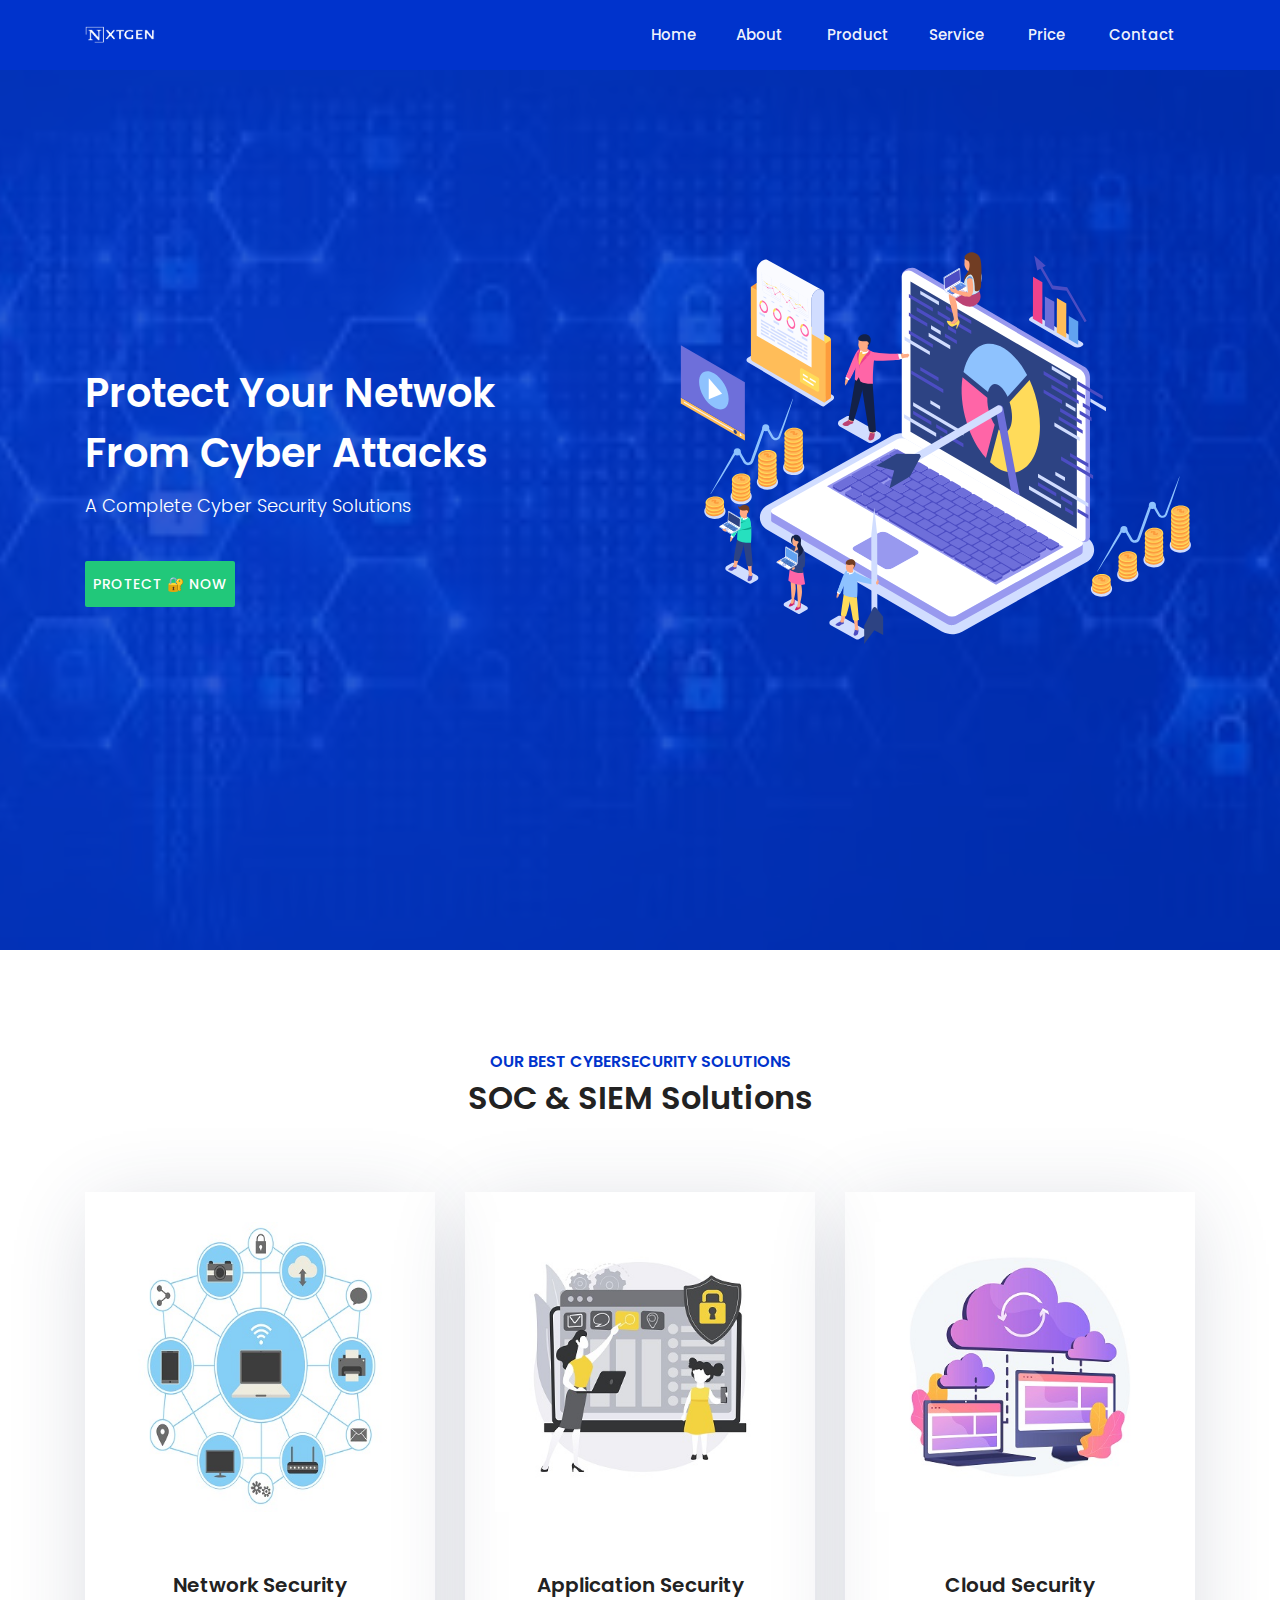
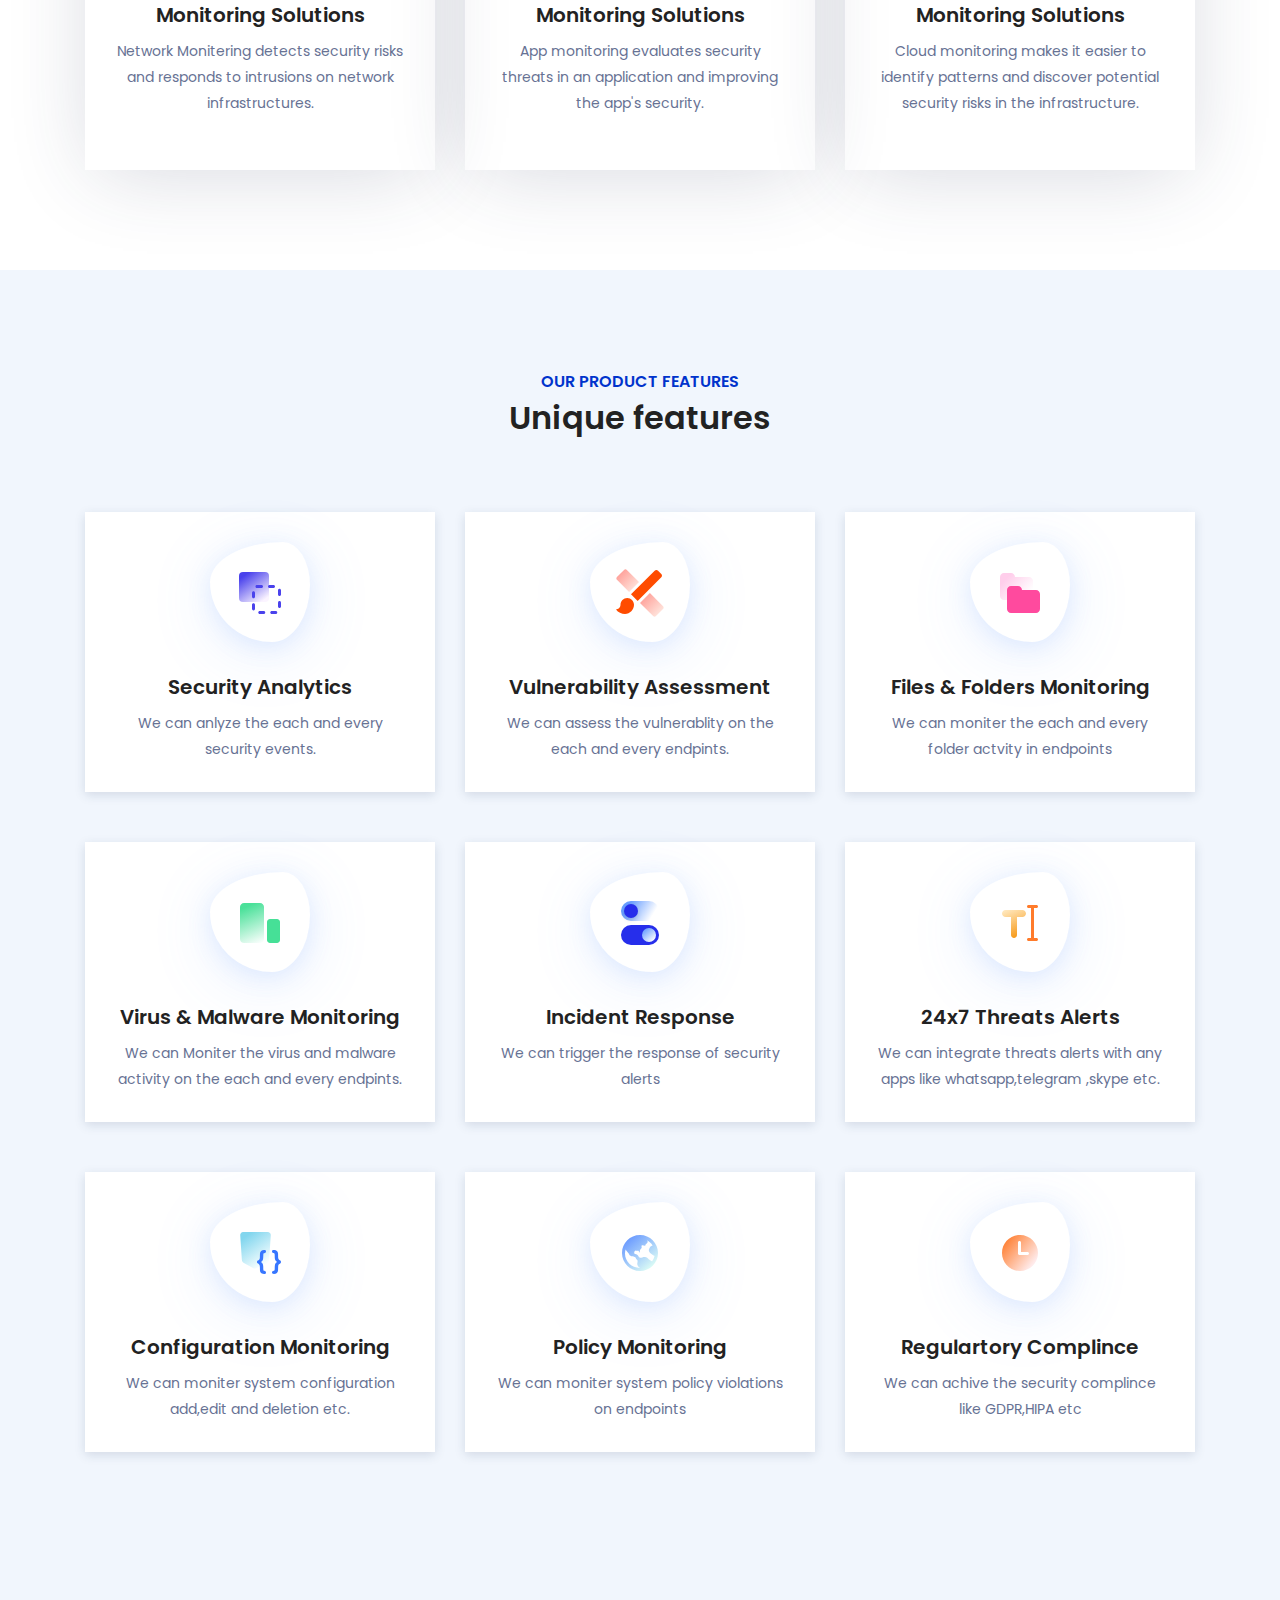
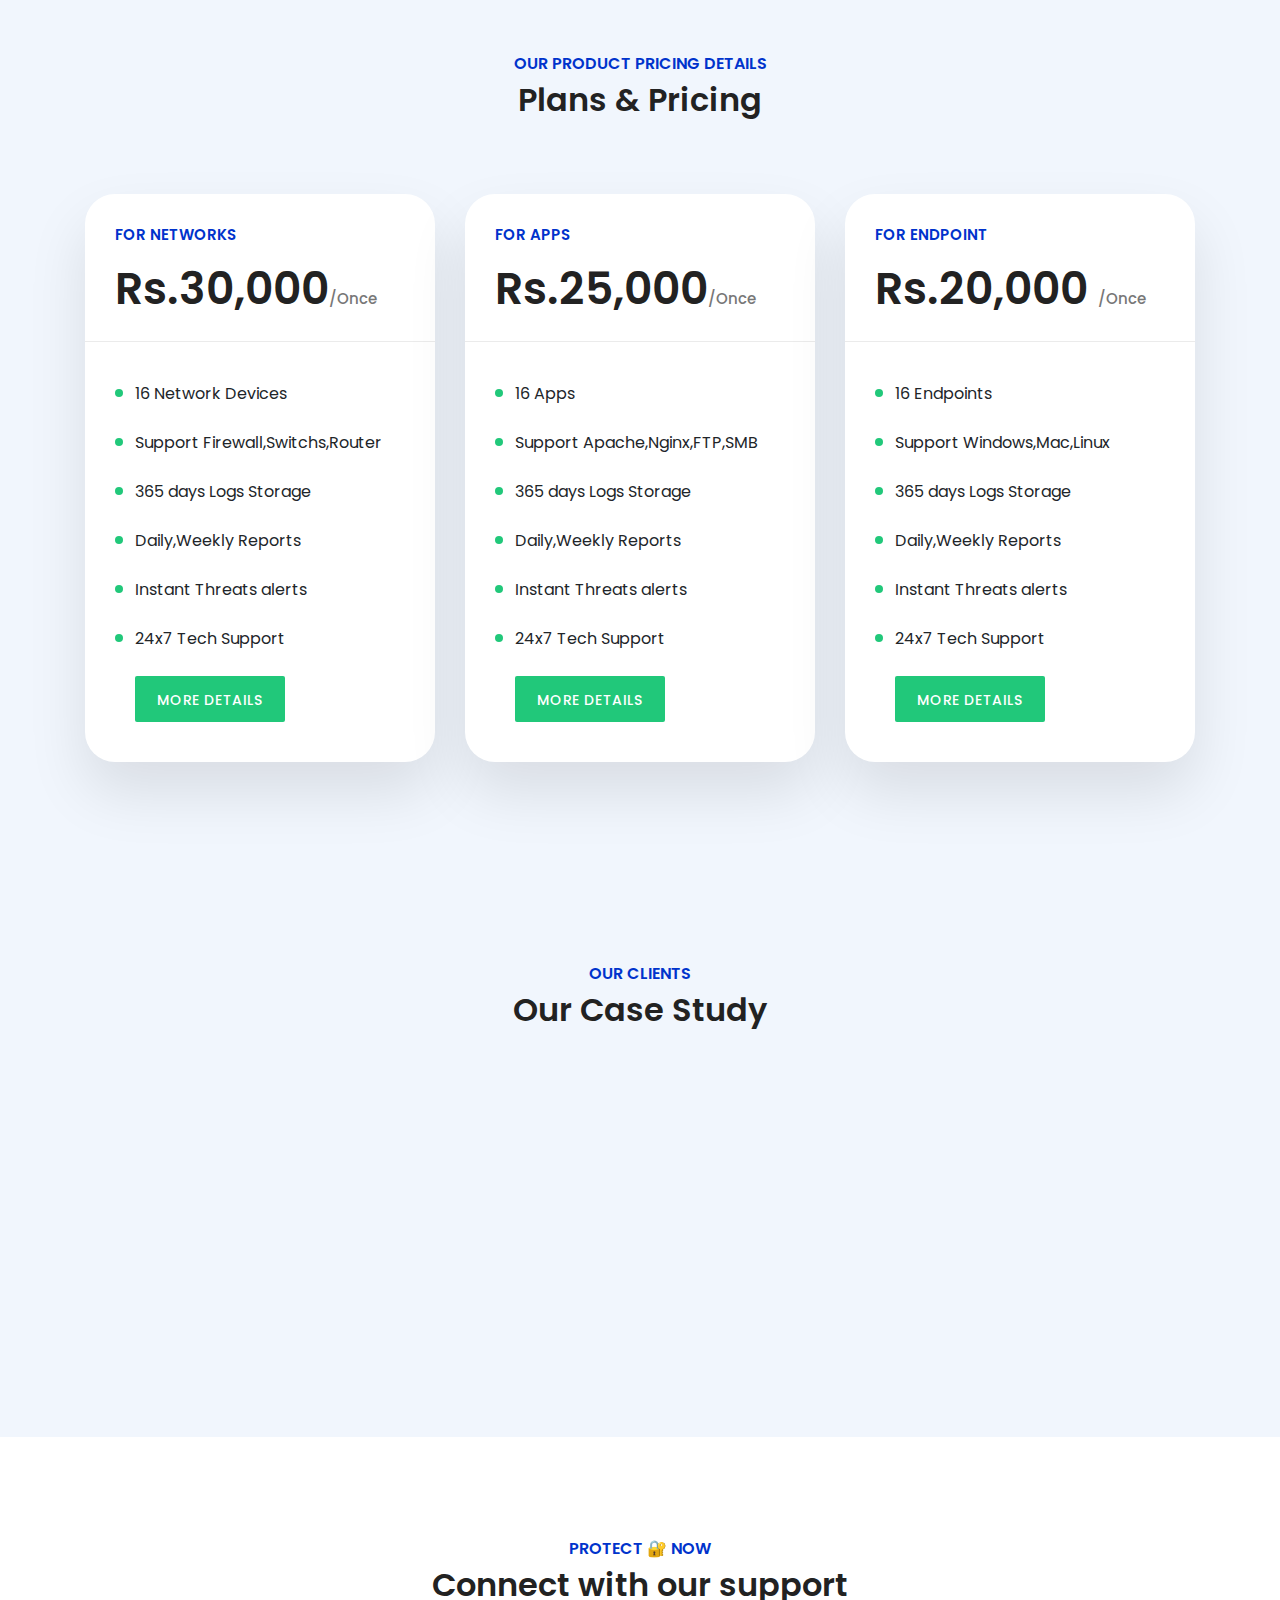
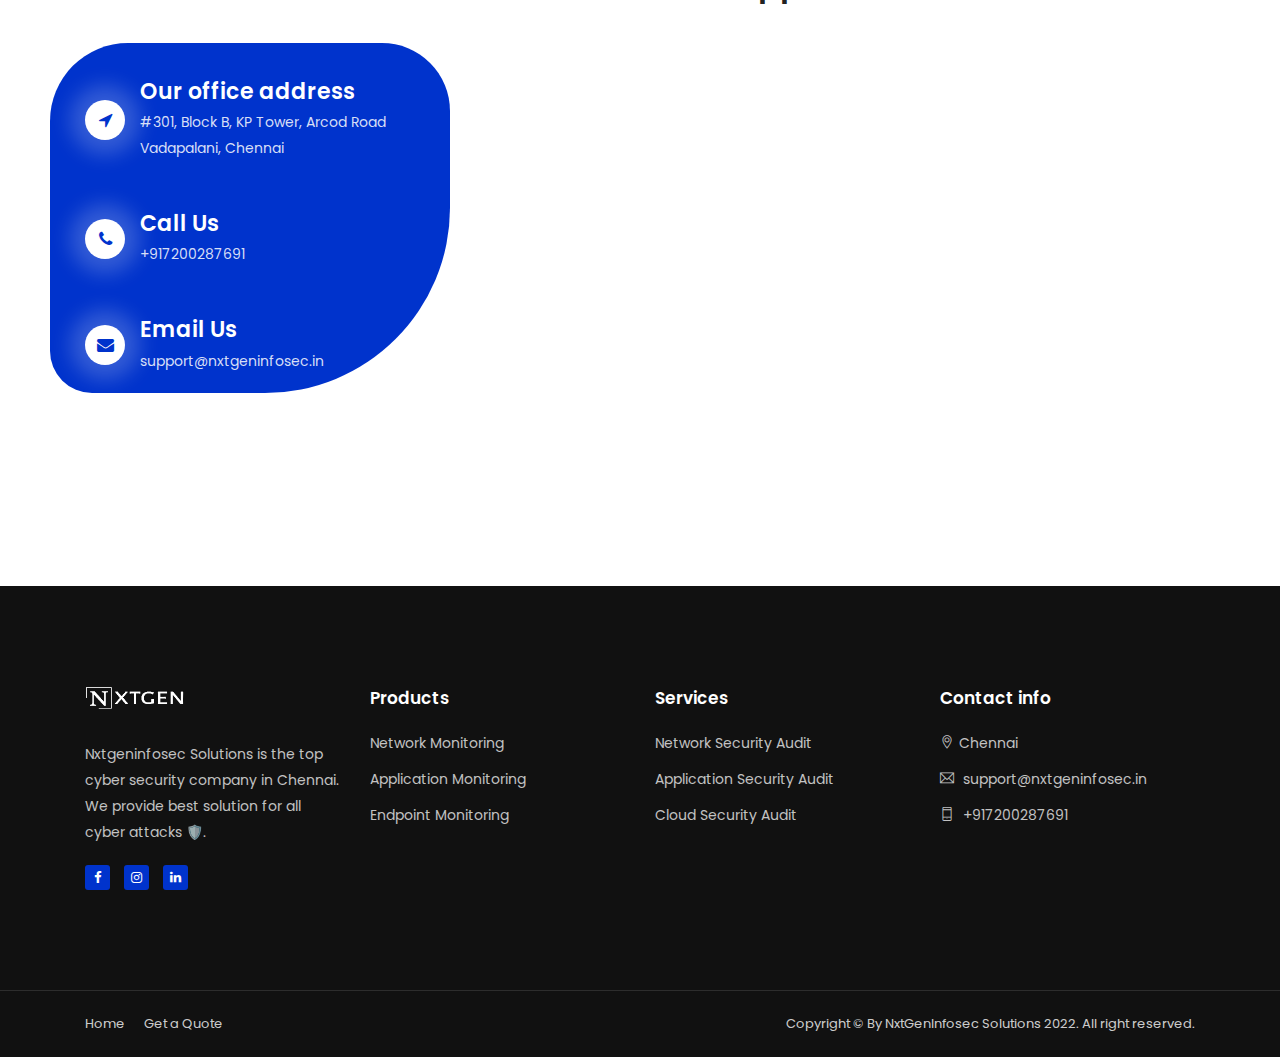
==== index.html @ 86a45295 "v1" ====
<!DOCTYPE html>
<html lang="en">


<head>
    <meta charset="UTF-8">
    <meta name="description" content="Nxtgeninfosec Solutions is the top cyber security company in Chennai. We provide a best solution for all cyber attacks 🛡️.">
   <meta name="keywords" content="cyber security company in chennai, information security services, IT security services in chennai,security Testing,NxtGenInfoSec Solutions">
   <meta name="author" content="nxtgeninfosec">

    <meta http-equiv="X-UA-Compatible" content="IE=edge">
    <meta name="viewport" content="width=device-width, initial-scale=1, shrink-to-fit=no">

    <title>NxtGenInfosec Solutions | 🔐 Cyber Security Company in Chennai</title>

    <!-- Favicon -->
    <link rel="shortcut icon" type="image/x-icon" href="img/favicon.png">

    <!-- CSS here -->
    <link rel="stylesheet" href="css/style.css">
      <!---chatbot-->
     <script>(function(w, d) { w.CollectId = "5f857df469a22830e955674a"; var h = d.head || d.getElementsByTagName("head")[0]; var s = d.createElement("script"); s.setAttribute("type", "text/javascript"); s.async=true; s.setAttribute("src", "https://collectcdn.com/launcher.js"); h.appendChild(s); })(window, document);</script>
     
    <!-- Global site tag (gtag.js) - Google Analytics -->
<script async src="https://www.googletagmanager.com/gtag/js?id=G-M7KPKZK4WB"></script>
<script>
  window.dataLayer = window.dataLayer || [];
  function gtag(){dataLayer.push(arguments);}
  gtag('js', new Date());

  gtag('config', 'G-M7KPKZK4WB');
</script>  
</head>

<body>
    
    <!---whatsapp-->
    
    <!-- GetButton.io widget -->
<script type="text/javascript">
    (function () {
        var options = {
            whatsapp: "+917200287691", // WhatsApp number
            call_to_action: "Message us", // Call to action
            position: "left", // Position may be 'right' or 'left'
        };
        var proto = document.location.protocol, host = "getbutton.io", url = proto + "//static." + host;
        var s = document.createElement('script'); s.type = 'text/javascript'; s.async = true; s.src = url + '/widget-send-button/js/init.js';
        s.onload = function () { WhWidgetSendButton.init(host, proto, options); };
        var x = document.getElementsByTagName('script')[0]; x.parentNode.insertBefore(s, x);
    })();
</script>
<!-- /GetButton.io widget -->
<!-- Cloudflare Web Analytics --><script defer src='https://static.cloudflareinsights.com/beacon.min.js' data-cf-beacon='{"token": "5132ebaf939d4dd7b23624a1d7ba7ba4"}'></script><!-- End Cloudflare Web Analytics -->
    <!-- Preloader -->
    
    
    <div id="preloader">
        <div class="loader"></div>
    </div>
    <!-- /Preloader -->

    <!-- Header Area Start -->
    <header class="header-area">
        <div class="classy-nav-container breakpoint-off">
            <div class="container">
                <!-- Classy Menu -->
                <nav class="classy-navbar justify-content-between" id="onitaNav">

                    <!-- Logo -->
                    <a class="nav-brand" href="index.html"><img src="img/logo.png" alt=""></a>

                    <!-- Navbar Toggler -->
                    <div class="classy-navbar-toggler">
                        <span class="navbarToggler"><span></span><span></span><span></span></span>
                    </div>

                    <!-- Menu -->
                    <div class="classy-menu">
                        <!-- Menu Close Button -->
                        <div class="classycloseIcon">
                            <div class="cross-wrap"><span class="top"></span><span class="bottom"></span></div>
                        </div>
                        <!-- Nav Start -->
                        <div class="classynav">
                            <ul id="nav">
                                <li><a href="index.html#home">Home</a>
                                 <li><a href="about.html">About</a></li>
                                 <li><a href="product.html">Product</a>   
                                <li><a href="service.html">Service</a></li>
                                <li><a href="index.html#price">Price</a></li>
                                <li><a href="index.html#contact">Contact</a></li>
                            </ul>
                        </div>
                        <!-- Nav End -->
                    </div>
                </nav>
            </div>
        </div>
    </header>

    <!-- Header Area End -->

    <!-- Welcome-area-start -->
    <div class="welcome-area bg-img bg-overlay" style="background-image: url(img/bg-img/36.jpg);" id="home">
            <div class="single-slider">
                <div class="container h-100">
                    <div class="row h-100 align-items-center">
                        <div class="col-lg-6">
                            <div class="welcome-content home-slider mt-we-70 mt-sm-100">
                                <h1 style="color:white" class="wow fadeInUp" data-wow-delay="0.4s">Protect Your Netwok <br>From Cyber Attacks</h1>
                                <h5 class="wow fadeInUp" data-wow-delay="0.6s">A Complete Cyber Security Solutions</h5>
                                <div class="slider-btn mt-30">
                                    <a class="boxed-btn" href="#contact"><span>Protect &#128272; Now</span></a>
                                </div>
                            </div>
                        </div>

                        <div class="col-lg-6">
                            <div class="welcome-thumb-slider mt-70">
                                <img src="img/bg-img/7.svg" alt="">
                            </div>
                        </div>
                    </div>
                </div>
            </div>
        </div>
    </div>
    <!-- Welcome-area-end -->


 
    <!-- Why We Are Area -->
    
    

    
    <!-- We Build Product Area -->
    <div class="we-build-product-area section-padding-100-50" id="product">
        <div class="container">
            <div class="row">
                <div class="col-12">
                    <div class="section-heading text-center">
                        <h6>Our Best Cybersecurity Solutions</h6>
                        <h4>SOC & SIEM Solutions</h4>
                    </div>
                </div>
            </div>

            <div class="row justify-content-center">
                <!-- Single Product Build -->
                <div class="col-md-6 col-lg-4">
                    <div class="single-product-build-area">
                        <!-- Product Thumb -->
                        <div class="product-thumb">
                            <img src="img/bg-img/32.jpg" alt="">
                        </div>
                        <!-- Product COntent Text -->
                        <div class="product-content-text">
                            <a href="#"> <br> <br>
                                <h4>Network Security <br>Monitoring Solutions</h4>
                            </a>
                            <p class="mb-0">Network Monitering detects security risks and responds to intrusions on network infrastructures.</p>
                             <br>
                        </div>
                    </div>
                </div>

                <!-- Single Product Build -->
                <div class="col-md-6 col-lg-4">
                    <div class="single-product-build-area">
                        <!-- Product Thumb -->
                        <div class="product-thumb">
                            <img src="img/bg-img/14.png" alt="">
                        </div>
                        <!-- Product COntent Text -->
                        <div class="product-content-text">
                            <a href="#">
                                 <br> <br>
                                <h4>Application Security <br>Monitoring Solutions</h4>
                            </a>
                            <p class="mb-0">App monitoring evaluates security threats in an application and improving the app's security.</p>
                             <br>
                        </div>
                    </div>
                </div>

                <!-- Single Product Build -->
                <div class="col-md-6 col-lg-4">
                    <div class="single-product-build-area">
                        <!-- Product Thumb -->
                        <div class="product-thumb">
                            <img src="img/bg-img/cloud.jpg" alt="">
                        </div>
                        <!-- Product COntent Text -->
                        <div class="product-content-text">
                            <a href="#"> <br> <br>
                                <h4>Cloud Security <br> Monitoring Solutions</h4>
                            </a>
                            <p class="mb-0">Cloud monitoring makes it easier to identify patterns and discover potential security risks in the infrastructure.</p> 
                             <br>
                        </div>
                    </div>
                </div>
            </div>
        </div>
    </div>
    <!-- We Build Area -->

    

    <!-- Feature Area -->
    <div class="feature-area gray-bg section-padding-100-50" >
        <div class="container">
            <div class="row">
                <div class="col-12">
                    <div class="section-heading text-center">
                        <h6>Our Product Features</h6>
                        <h4>Unique features</h4>
                    </div>
                </div>
            </div>

            <div class="row justify-content-center">
                <!-- Single Feature area -->
                <div class="col-md-6 col-lg-4">
                    <div class="single-feature-area text-center">
                        <!-- Feature Icon -->
                        <div class="feature-icon">
                            <img src="img/icon-img/1.svg" alt="">
                        </div>
                        <!-- Single Feature Text -->
                        <div class="feature-content-text">
                            <h4>Security Analytics</h4>
                            <p class="mb-0">We can anlyze the each and every security events.</p>
                        </div>
                    </div>
                </div>

                <!-- Single Feature area -->
                <div class="col-md-6 col-lg-4">
                    <div class="single-feature-area text-center">
                        <!-- Feature Icon -->
                        <div class="feature-icon">
                            <img src="img/icon-img/2.svg" alt="">
                        </div>
                        <!-- Single Feature Text -->
                        <div class="feature-content-text">
                            <h4>Vulnerability Assessment</h4>
                            <p class="mb-0">We can assess the vulnerablity  on the each and every endpints.</p>
                        </div>
                    </div>
                </div>

                <!-- Single Feature area -->
                <div class="col-md-6 col-lg-4">
                    <div class="single-feature-area text-center">
                        <!-- Feature Icon -->
                        <div class="feature-icon">
                            <img src="img/icon-img/3.svg" alt="">
                        </div>
                        <!-- Single Feature Text -->
                        <div class="feature-content-text">
                            <h4>Files &amp; Folders Monitoring</h4>
                            <p class="mb-0">We can moniter the each and every folder actvity in endpoints</p>
                        </div>
                    </div>
                </div>

                <!-- Single Feature area -->
                <div class="col-md-6 col-lg-4">
                    <div class="single-feature-area text-center">
                        <!-- Feature Icon -->
                        <div class="feature-icon">
                            <img src="img/icon-img/4.svg" alt="">
                        </div>
                        <!-- Single Feature Text -->
                        <div class="feature-content-text">
                            <h4>Virus &amp; Malware Monitoring</h4>
                            <p class="mb-0">We can Moniter the virus and malware activity on the each and every endpints.</p>
                        </div>
                    </div>
                </div>

                <!-- Single Feature area -->
                <div class="col-md-6 col-lg-4">
                    <div class="single-feature-area text-center">
                        <!-- Feature Icon -->
                        <div class="feature-icon">
                            <img src="img/icon-img/5.svg" alt="">
                        </div>
                        <!-- Single Feature Text -->
                        <div class="feature-content-text">
                            <h4>Incident Response </h4>
                            <p class="mb-0">We can trigger the response of security alerts</p>
                        </div>
                    </div>
                </div>

                <!-- Single Feature area -->
                <div class="col-md-6 col-lg-4">
                    <div class="single-feature-area text-center">
                        <!-- Feature Icon -->
                        <div class="feature-icon">
                            <img src="img/icon-img/6.svg" alt="">
                        </div>
                        <!-- Single Feature Text -->
                        <div class="feature-content-text">
                            <h4>24x7 Threats Alerts </h4>
                            <p class="mb-0">We can integrate threats alerts with any apps like whatsapp,telegram ,skype etc.</p>
                        </div>
                    </div>
                </div>

                <!-- Single Feature area -->
                <div class="col-md-6 col-lg-4">
                    <div class="single-feature-area text-center">
                        <!-- Feature Icon -->
                        <div class="feature-icon">
                            <img src="img/icon-img/7.svg" alt="">
                        </div>
                        <!-- Single Feature Text -->
                        <div class="feature-content-text">
                            <h4>Configuration Monitoring</h4>
                            <p class="mb-0">We can moniter system configuration add,edit and deletion etc.</p>
                        </div>
                    </div>
                </div>

                <!-- Single Feature area -->
                <div class="col-md-6 col-lg-4">
                    <div class="single-feature-area text-center">
                        <!-- Feature Icon -->
                        <div class="feature-icon">
                            <img src="img/icon-img/8.svg" alt="">
                        </div>
                        <!-- Single Feature Text -->
                        <div class="feature-content-text">
                            <h4>Policy Monitoring</h4>
                            <p class="mb-0">We can moniter system policy violations on endpoints</p>
                        </div>
                    </div>
                </div>

                <!-- Single Feature area -->
                <div class="col-md-6 col-lg-4">
                    <div class="single-feature-area text-center">
                        <!-- Feature Icon -->
                        <div class="feature-icon">
                            <img src="img/icon-img/9.svg" alt="">
                        </div>
                        <!-- Single Feature Text -->
                        <div class="feature-content-text">
                            <h4>Regulartory Complince</h4>
                            <p class="mb-0">We can achive the security complince like GDPR,HIPA etc</p>
                        </div>
                    </div>
                </div>
            </div>
        </div>
    </div>
    <!-- Feature Area -->



    <!-- Price Table Area -->
    <div class="price-table-area gray-bg section-padding-100-50" id="price">
        <div class="container">
            <div class="row">
                <div class="col-12">
                    <div class="section-heading text-center">
                        <h6>Our product Pricing Details</h6>
                        <h4> Plans &amp; Pricing</h4>
                    </div>
                </div>
            </div>

            <div class="row justify-content-center">
                <!-- Single Price Table Area -->
                <div class="col-md-6 col-lg-4">
                    <div class="single-price-table-area">
                        <div class="price-table-heading">
                      
                            <h6>For Networks</h6>
                            <h2>Rs.30,000<span>/Once</span></h2>
                        </div>
                        <!-- Body Text -->
                        <div class="price-table-body">
                            <ul>
                                <li><span>16 Network Devices</span></li>
                                <li><span>Support Firewall,Switchs,Router</span></li>
                                <li><span>365 days Logs Storage</span></li>
                                <li><span>Daily,Weekly Reports</span></li>
                                <li><span>Instant Threats alerts</span></li>
                                <li><span>24x7 Tech Support</span></li>
                            </ul>
                            <div class="price-table-button">
                                <a class="btn boxed-btn" href="index.html#contact">more details</a>
                            </div>
                        </div>
                    </div>
                </div>

                <!-- Single Price Table Area -->
                <div class="col-md-6 col-lg-4">
                    <div class="single-price-table-area">
                        <div class="price-table-heading">
                            <h6>For Apps</h6>
                            <h2>Rs.25,000<span>/Once</span></h2>
                        </div>
                        <!-- Body Text -->
                        <div class="price-table-body">
                            <ul>
                                <li><span>16 Apps</span></li>
                                <li><span>Support Apache,Nginx,FTP,SMB</span></li>
                                <li><span>365 days Logs Storage</span></li>
                                <li><span>Daily,Weekly Reports</span></li>
                                <li><span>Instant Threats alerts</span></li>
                                <li><span>24x7 Tech Support</span></li>
                            </ul>
                            <div class="price-table-button">
                                <a class="btn boxed-btn" href="index.html#contact">more details</a>
                            </div>
                        </div>
                    </div>
                </div>

                <!-- Single Price Table Area -->
                <div class="col-md-6 col-lg-4">
                    <div class="single-price-table-area">
                        <div class="price-table-heading">
                            <h6>For Endpoint</h6>
                            <h2>Rs.20,000 <span>/Once</span></h2>
                        </div>
                        <!-- Body Text -->
                        <div class="price-table-body">
                            <ul>
                                <li><span>16 Endpoints</span></li>
                                <li><span>Support Windows,Mac,Linux</span></li>
                                <li><span>365 days Logs Storage</span></li>
                                <li><span>Daily,Weekly Reports</span></li>
                                <li><span>Instant Threats alerts</span></li>
                                <li><span>24x7 Tech Support</span></li>
                            </ul>
                            <div class="price-table-button">
                                <a class="btn boxed-btn" href="index.html#contact">more details</a>
                            </div>
                        </div>
                    </div>
                </div>

            </div>
        </div>
    </div>
    <!-- Price Table Area -->

<!-- Counter-start -->

    <div class="counter-area gray-bg section-padding-100-50">

               
                    
              
        <div class="container">
            <div class="row">
                <div class="col-12">
<div class="section-heading text-center">
                        <h6>Our Clients</h6>
                        <h4> Our Case Study</h4>
                    <div class="border-bg"></div>

                </div>
</div>

                        

                <div class="col-lg-3 col-md-6">
                    <div class="single-counter bg-overlay bg-img mb-50 wow zoomIn" data-wow-delay="0.4s" style="background-image: url(img/bg-img/10.jpg);">
                        <div class="icon">
                            <i class="ti-package"></i>
                        </div>
                        <div class="counter-number">
                            <h3><span class="counter">100</span><span>+</span></h3>
                            <p>Projects</p>
                        </div>
                    </div>
                </div>

                <div class="col-lg-3 col-md-6">
                    <div class="single-counter bg-overlay bg-img mb-50 wow zoomIn" data-wow-delay="0.6s" style="background-image: url(img/bg-img/10.jpg);">
                        <div class="icon">
                            <i class="ti-alarm-clock"></i>
                        </div>
                        <div class="counter-number">
                            <h3><span class="counter">24</span><span>x7</span></h3>
                            <p>Tech Support</p>
                        </div>
                    </div>
                </div>

                <div class="col-lg-3 col-md-6">
                    <div class="single-counter bg-overlay bg-img mb-50 wow zoomIn" data-wow-delay="0.8s" style="background-image: url(img/bg-img/10.jpg);">
                        <div class="icon">
                            <i class="ti-cup"></i>
                        </div>
                        <div class="counter-number">
                            <h3><span class="counter">150</span></h3>
                            <p>Integration</p>
                        </div>
                    </div>
                </div>
                <div class="col-lg-3 col-md-6">
                    <div class="single-counter bg-overlay bg-img mb-50 wow zoomIn" data-wow-delay="0.2s" style="background-image: url(img/bg-img/10.jpg);">
                        <div class="icon">
                            <i class="ti-face-smile"></i>
                        </div>
                        <div class="counter-number">
                            <h3><span class="counter">25</span><span>+</span></h3>
                            <p>Clients</p>
                        </div>
                    </div>
                </div>
            </div>
        </div>
    </div>
    <!-- Counter-start -->
            




    <!-- Contact Area Start -->
    <section class="contact-our-area section-padding-100-0" id="contact">
        <div class="container">
            <div class="row">
                <div class="col-12">
                    <div class="section-heading text-center">
                        <h6>Protect &#128272; Now</h6>
                        <h4>Connect with our support</h4>
                    </div>
                </div>
            </div>
            <div class="row justify-content-center">
                <div class="col-11 col-md-11 col-lg-5">
                    <div class="contact-bg-pattern mb-100">
                        <div class="contact-information">
                            <div class="contact-information">
                                <!-- Single Contact Info -->
                                <div class="single-contact-info d-flex align-items-center">
                                    <div class="icon">
                                        <i class="fa fa-location-arrow"></i>
                                    </div>
                                    <div class="contact-info">
                                        <h5 class="mb-1">Our office address</h5>
                                        <p class="mb-0">#301, Block B, KP Tower, Arcod Road<br>Vadapalani, Chennai</p>
                                    </div>
                                </div>
                            </div>

                            <!-- Single Contact Info -->
                            <div class="single-contact-info d-flex align-items-center mt-50">
                                <div class="icon">
                                    <i class="fa fa-phone"></i>
                                </div>
                                <div class="contact-info">
                                    <h5 class="mb-1">Call Us </h5>
                                    <p class="mb-0">+917200287691</p>
                                </div>
                            </div>
                        </div>

                        <div class="contact-information">
                            <!-- Single Contact Info -->
                            <div class="single-contact-info d-flex align-items-center mt-50">
                                <div class="icon">
                                    <i class="fa fa-envelope"></i>
                                </div>
                                <div class="contact-info">
                                    <h5 class="mb-1">Email Us </h5>
                                    <p class="mb-0">support@nxtgeninfosec.in</p>
                                </div>
                            </div>
                        </div>

                    </div>
                </div>

                <div class="col-lg-7">
                    <!-- Contact Form -->
                    <div class="contact_from_area clearfix mb-100">
                        <div class="set-up-thumb mb-50">
                        <iframe width="520" height="400" frameborder="0" scrolling="no" marginheight="0" marginwidth="0" id="gmap_canvas" src="https://maps.google.com/maps?width=520&amp;height=400&amp;hl=en&amp;q=nxtgeninfosec%20Chennai+(NxtGen%20InfoSec%20Solutions%20-%20Cybersecurity%20Company%20in%20Chennai)&amp;t=&amp;z=12&amp;ie=UTF8&amp;iwloc=B&amp;output=embed"></iframe> <a href='https://www.symptoma.ro/'></a> <script type='text/javascript' src='../embedmaps.com/google-maps-authorization/script9591.js?id=cc58a62a014f0f3afd6d5c827f464a2234e19a79'></script>
                    </div>
                </div>
            </div>
        </div>
    </section>
    <!-- Contact Area End -->

    

    <!-- Footer Contact Area -->
    <div class="footer-contact-area section-padding-100-50">
        <div class="container">
            <div class="row justify-content-center">
                <!-- Footer Widget -->
                <div class="col-sm-6 col-lg-3">
                    <div class="footer-single-widget mb-50">
                        <div class="footer-logo">
                            <a href="#"><img src="img/logo.png" alt=""></a>
                        </div>
                        <p class="mt-30" align="left">Nxtgeninfosec Solutions is the top cyber security company in Chennai. We provide best solution for all cyber attacks 🛡️.
                        <div class="footer-contact-icon">
                            <a href="https://www.facebook.com/nxtgeninfosecsolutions/"><i class="fa fa-facebook-f"></i></a>
                            <a href="https://www.instagram.com/nxtgeninfosec/"><i class="fa fa-instagram"></i></a>
                            <a href="https://www.linkedin.com/company/nxtgeninfosec/"><i class="fa fa-linkedin"></i></a>
                        </div>
                    </div>
                </div>

                <!-- Footer Widget -->
                <div class="col-sm-6 col-lg-3">
                    <div class="footer-single-widget mb-50">
                        <h4>Products </h4>
                        <ul>
                            <li><a href="#">Network Monitoring</a></li>
                            <li><a href="#">Application Monitoring</a></li>
                            <li><a href="#">Endpoint Monitoring</a></li>
                          
                        </ul>
                    </div>
                </div>

                <!-- Footer Widget -->
                <div class="col-sm-6 col-lg-3">
                    <div class="footer-single-widget mb-50">
                        <h4>Services</h4>
                        <ul>
                            <li><a href="#">Network Security Audit </a></li>
                            <li><a href="#">Application Security Audit </a></li>
                            <li><a href="#">Cloud Security Audit</a></li>
                        </ul>
                    </div>
                </div>

                <!-- Footer Widget -->
                <div class="col-sm-6 col-lg-3">
                    <div class="footer-single-widget mb-50">
                        <h4>Contact info</h4>
                        <ul>
                            <li><a href="#"><i class="ti-location-pin"></i>Chennai</a></li>
                            <li><a href="#"><i class="ti-email"></i> support@nxtgeninfosec.in</a></li>
                            <li><a href="#"><i class="ti-mobile"></i> +917200287691</a></li>
                            <!-- Footer Widget  <li><a href="#"><i class="ti-location-pin"></i> ti-world</a></li>-->
                        </ul>
                    </div>
                </div>
            </div>
        </div>
    </div>
    <!-- Footer Contact Area -->

    <!-- Copy Right Area -->
    <div class="copy-right-area">
        <div class="container">
            <div class="row">
                <!-- Copy Right Menu -->
                <div class="col-md-6">
                    <div class="copy-right-menu">
                        <ul>
                            <li><a href="#home">Home </a></li>
                            <li><a href="#contact">Get a Quote</a></li>
                        </ul>
                    </div>
                </div>

                <!-- Copy Right Content -->
                <div class="col-md-6 text-right mt-sm-cu-30">
                    <div class="copy-right-content">
                        <p>Copyright © By NxtGenInfosec Solutions 2022. All right reserved.</p>
                    </div>
                </div>
            </div>
        </div>
    </div>

    <!-- JS here -->
    <script src="js/vendor/modernizr-3.5.0.min.js"></script>
    <script src="js/vendor/jquery-1.12.4.min.js"></script>
    <script src="js/popper.min.js"></script>
    <script src="js/bootstrap.min.js"></script>
    <script src="js/owl.carousel.min.js"></script>
    <script src="js/jquery.nav.js"></script>
    <script src="js/jquery.easing.min.js"></script>
    <script src="js/isotope.pkgd.min.js"></script>
    <script src="js/waypoints.min.js"></script>
    <script src="js/jquery.counterup.min.js"></script>
    <script src="js/imagesloaded.pkgd.min.js"></script>
    <script src="js/scrollIt.js"></script>
   
    <script src="js/wow.min.js"></script>
    <script src="js/nice-select.min.js"></script>
    <script src="js/jquery.slicknav.min.js"></script>
    <script src="js/jquery.magnific-popup.min.js"></script>
    <script src="js/slick.min.js"></script>
    <script src="js/jquery.animatedheadline.min.js"></script>
    <script src="js/classy-nav.js"></script>

    <!-- Custom js-->
    <script src="js/main.js"></script>



</body>


</html>
---- css/style.css ----
/* [Master Stylesheet] */

/* --------------------------------------------
:: Template Name: Dosta - App Landing Page
:: Template Author: Theme-zome
:: Version: v1.1
-------------------------------------------- */

/* =========== [Master Stylesheet] ============

 :: Reboot CSS 
 :: Preloader CSS 
 :: Header Area CSS 
 :: Welcome Area CSS 
 :: Product Build Area CSS 
 :: Video Area CSS 
 :: Single Feature Area CSS 
 :: Call to action Area CSS
 :: Set up Area CSS 
 :: Price Table Area CSS
 :: Why We Are Area CSS 
 :: Single Blog Main Page Area CSS
 :: Counter up Area CSS
 :: Team Member Area CSS
 :: App shot Area CSS
 :: Contact Action Area CSS
 :: Footer Contact CSS
 :: Client Area CSS
 :: Subscribe Area CSS
 :: Contact Support Area CSS
 :: Frequently asked question Area CSS
 :: Brand & Service Area CSS
 :: Breadcrumb area
 :: Blog Details
 :: Comments Area CSS
:: Blog Part Area CSS
:: Responsive CSS

===================================== */

/* Import Fonts & All CSS */

@import url('https://fonts.googleapis.com/css?family=Poppins:300,400,500,600,700&amp;display=swap');

@import 'bootstrap.min.css';
@import 'owl.carousel.min.css';
@import 'magnific-popup.css';
@import 'font-awesome.min.css';
@import 'themify-icons.css';
@import 'nice-select.css';
@import 'flaticon.css';
@import 'animate.css';
@import 'slicknav.css';
@import 'slick.css';
@import 'jquery.animatedheadline.css';
@import 'classy-nav.css';

/* :: Reboot CSS */

body {
    font-family: 'Poppins', sans-serif;
}

.img {
    max-width: 100%;
    -webkit-transition: .3s;
    -o-transition: .3s;
    transition: .3s
}

li {
    list-style: none;
}

h1,
h2,
h3,
h4,
h5,
h6 {
    font-family: 'Poppins', sans-serif;
    color: #222222;
    font-weight: 600;
    line-height: 1.5;
}

a,
a:hover,
a:focus,
a:active {
    font-weight: 500;
    text-decoration: none;
}

ul {
    margin: 0px;
    padding: 0px
}

li {
    list-style: none
}

p {
    font-size: 14px;
    font-weight: 300;
    line-height: 26px;
    color: #677294;
    margin-bottom: 13px;
    font-family: 'Poppins', sans-serif;
    font-weight: 400;
}

label {
    cursor: pointer;
    font-size: 14px;
    font-weight: 400
}

img {
    max-width: 100%;
    height: auto;
}

.section-padding-350-50 {
    padding-top: 350px;
    padding-bottom: 50px;
}

.section-padding-0-100 {
    padding-top: 0;
    padding-bottom: 100px;
}

.section-padding-0-50 {
    padding-top: 0;
    padding-bottom: 50px;
}


.section-padding-100-50 {
    padding-top: 100px;
    padding-bottom: 50px;
}

.section-padding-100 {
    padding-top: 100px;
    padding-bottom: 100px;
}

.section-padding-0-50 {
    padding-top: 0;
    padding-bottom: 50px;
}

.section-padding-100-0 {
    padding-top: 100px;
    padding-bottom: 0;
}

.mb-65 {
    margin-bottom: 67px
}

.mb-15 {
    margin-bottom: 15px !important;
}

.mb-30 {
    margin-bottom: 30px;
}

.mb-100 {
    margin-bottom: 100px;
}

.black-bg {
    background: #222222 !important
}

.white-bg {
    background: #ffffff
}

.gray-bg {
    background: #f1f6fd;
}

.bg-img {
    background-size: cover;
    background-position: center center;
    background-repeat: no-repeat;
}

.overlay {
    position: relative;
    z-index: 1;
}

.overlay::before {
    position: absolute;
    content: "";
    background-color: #222222;
    top: 0;
    left: 0;
    width: 100%;
    height: 100%;
    z-index: -1;
    opacity: 0.851
}

.bg-overlay {
    position: relative;
    z-index: 1;
}

.bg-overlay::before {
    position: absolute;
    content: "";
    background-color: #03c;
    top: 0;
    left: 0;
    width: 100%;
    height: 100%;
    z-index: -1;
    opacity: 0.82;
}

.bg-overlay-2 {
    position: relative;
    z-index: 1;
}

.bg-overlay-2::before {
    position: absolute;
    content: "";
    background-color: #03c;
    top: 0;
    left: 0;
    width: 100%;
    height: 100%;
    z-index: -1;
    opacity: 0.30;
}

.bg-overlay-3 {
    position: relative;
    z-index: 1;
}

.bg-overlay-3::before {
    position: absolute;
    content: "";
    background-color: #03c;
    top: 0;
    left: 0;
    width: 100%;
    height: 100%;
    z-index: -1;
    opacity: 0.55;
}


#scrollUp {
    width: 35px;
    height: 35px;
    background-color: #21c87a;
    bottom: 30px;
    right: 30px;
    color: #fff;
    text-align: center;
    font-size: 20px;
    line-height: 35px;
    -webkit-box-shadow: 0 1px 26px 0 rgba(0, 0, 0, 0.15);
    box-shadow: 0 1px 26px 0 rgba(0, 0, 0, 0.15);
}

.theme-bg {
    background-color: #03c;
}

.opacity-6 {
    opacity: 0.6;
}

.opacity-1 {
    opacity: 0.1;
}

.overlay2 {
    position: relative;
    z-index: 0
}

.overlay2::before {
    position: absolute;
    content: "";
    background-color: #222222;
    top: 0;
    left: 0;
    width: 100%;
    height: 100%;
    z-index: -1;
    opacity: 0.5
}

.pt-120 {
    padding-top: 120px
}

.mt-20 {
    margin-top: 20px;
}

.mt-30 {
    margin-top: 30px;
}

.mt-50 {
    margin-top: 50px;
}

.mt-we-70 {
    margin-top: 70px;
}

.section-padding-100-70 {
    padding-top: 100px;
    padding-bottom: 70px;
}

.section-padding-50 {
    padding-top: 50px;
    padding-bottom: 50px;
}

.boxed-btn {
    background-color: #21c87a;
    height: 46px;
    min-width: 150px;
    line-height: 46px;
    color: #fff;
    text-align: center;
    display: inline-block;
    padding: 0;
    font-weight: 500;
    letter-spacing: 0.6px;
    font-size: 14px;
    text-transform: uppercase;
    border-radius: 2px;
    -webkit-transition-duration: 600ms;
    -o-transition-duration: 600ms;
    transition-duration: 600ms;
}

.boxed-btn:hover {
    background-color: #03c;
    color: #fff;
    -webkit-box-shadow: 0px 0px 7px 4px rgba(0, 0, 0, 0.17);
    box-shadow: 0px 0px 7px 4px rgba(0, 0, 0, 0.17);
}

.btn.focus,
.btn:focus {
    -webkit-box-shadow: none;
    box-shadow: none;
}

.underline-hover {
    color: #03c;
    font-weight: 400;
    font-size: 16px;
    -webkit-transition: .3s;
    -o-transition: .3s;
    transition: .3s
}

.underline-hover:hover {
    text-decoration: underline;
    color: #03c
}

.section-heading {
    margin-bottom: 70px;
}

.section-padding {
    padding-top: 100px;
    padding-bottom: 100px
}

.section-heading h6 {
    font-size: 16px;
    color: #03c;
    text-transform: uppercase;
    margin-bottom: 0;
}

.section-heading h4 {
    font-size: 32px;
    margin-bottom: 0;
}

@media (min-width: 320px) and (max-width: 479px) {
    .section-heading h4 {
        font-size: 24px;
        line-height: 1.3;
    }

    .section-heading h6 {
        margin-bottom: 6px;
    }
}

@media (min-width: 320px) and (max-width: 991px) {
    .mt-we-70 {
        margin-top: 0;
    }
}


@media (min-width: 480px) and (max-width: 575px) {
    .section-heading h4 {
        font-size: 28px;
        line-height: 1.3;
    }

    .section-heading h6 {
        margin-bottom: 6px;
    }
}


.mb-50 {
    margin-bottom: 50px;
}

/* :: Preloader CSS */

#preloader {
    position: fixed;
    width: 100%;
    height: 100%;
    z-index: 9999999;
    top: 0;
    left: 0;
    background-color: #fff;
    display: -webkit-box;
    display: -ms-flexbox;
    display: flex;
    -webkit-box-align: center;
    -ms-flex-align: center;
    align-items: center;
    -webkit-box-pack: center;
    -ms-flex-pack: center;
    justify-content: center;
    @include align-items-center;
    overflow: hidden;
}

.loader,
.loader:before,
.loader:after {
    border-radius: 50%;
    width: 2.5em;
    height: 2.5em;
    -webkit-animation-fill-mode: both;
    animation-fill-mode: both;
    -webkit-animation: load7 1.8s infinite ease-in-out;
    animation: load7 1.8s infinite ease-in-out;
}

.loader {
    margin-top: -20px;
    color: #03c;
    font-size: 6px;
    position: relative;
    -webkit-transform: translateZ(0);
    -ms-transform: translateZ(0);
    transform: translateZ(0);
    -webkit-animation-delay: -0.16s;
    animation-delay: -0.16s;
}

.loader:before,
.loader:after {
    content: '';
    position: absolute;
    top: 0;
}

.loader:before {
    left: -3.5em;
    -webkit-animation-delay: -0.32s;
    animation-delay: -0.32s;
}

.loader:after {
    left: 3.5em;
}

@-webkit-keyframes load7 {

    0%,
    80%,
    100% {
        -webkit-box-shadow: 0 2.5em 0 -1.3em;
        box-shadow: 0 2.5em 0 -1.3em;
    }

    40% {
        -webkit-box-shadow: 0 2.5em 0 0;
        box-shadow: 0 2.5em 0 0;
    }
}

@keyframes load7 {

    0%,
    80%,
    100% {
        -webkit-box-shadow: 0 2.5em 0 -1.3em;
        box-shadow: 0 2.5em 0 -1.3em;
    }

    40% {
        -webkit-box-shadow: 0 2.5em 0 0;
        box-shadow: 0 2.5em 0 0;
    }
}

/* :: Header Area CSS */

.header-area {
    position: fixed;
    z-index: 100;
    width: 100%;
    -webkit-transition-duration: 500ms;
    -o-transition-duration: 500ms;
    transition-duration: 500ms;
    background-color: #03c;
}

.header-area.sticky {
    background-color: #03c;
    -webkit-box-shadow: 0 2px 5px rgba(0, 0, 0, 0.15);
    box-shadow: 0 2px 5px rgba(0, 0, 0, 0.15);
}

.classy-navbar .nav-brand {
    width: 70px;
    font-size: 0;
}

.classy-navbar .nav-brand:focus,
.classy-navbar .nav-brand:hover {
    font-size: 0;
    font-weight: 600;
}

.classy-nav-container {
    background-color: transparent;
    padding: 0 15px;
}

.classy-nav-container .classy-navbar {
    -webkit-transition-duration: 500ms;
    -o-transition-duration: 500ms;
    transition-duration: 500ms;
    height: 70px;
    padding: 0;
}

@media only screen and (max-width: 767px) {
    .classy-nav-container .classy-navbar .nav-brand {
        max-width: 90px;
        margin-right: 15px;
    }
}

.classy-nav-container .classy-navbar .classynav ul li a {
    font-size: 15px;
    text-transform: capitalize;
    color: rgba(255, 255, 255, 0.95);
    font-weight: 500;
    padding: 0 20px;
}

.classy-nav-container .classy-navbar .classynav ul li a:hover,
.classy-nav-container .classy-navbar .classynav ul li a:focus {
    color: #21c87a;
    text-decoration: line-through;
}

@media only screen and (min-width: 768px) and (max-width: 991px) {
    .classy-nav-container .classy-navbar .classynav ul li a {
        font-size: 16px;
        color: #333;
    }

    .classy-nav-container .classy-navbar .classynav ul li a:hover,
    .classy-nav-container .classy-navbar .classynav ul li a:focus {
        color: #21c87a;
    }
}

@media only screen and (max-width: 767px) {
    .classy-nav-container .classy-navbar .classynav ul li a {
        font-size: 16px;
        color: #333;
    }

    .classy-nav-container .classy-navbar .classynav ul li a:hover,
    .classy-nav-container .classy-navbar .classynav ul li a:focus {
        color: #21c87a;
    }
}

.classy-nav-container .classy-navbar .classynav ul li.cn-dropdown-item ul li a,
.classy-nav-container .classy-navbar .classynav ul li.megamenu-item ul li a {
    font-size: 14px;
    text-transform: uppercase;
    height: 42px;
    line-height: 42px;
    padding: 0 30px;
    color: #212529;
}

.classy-nav-container .classy-navbar .classynav ul li.cn-dropdown-item ul li a:focus,
.classy-nav-container .classy-navbar .classynav ul li.cn-dropdown-item ul li a:hover,
.classy-nav-container .classy-navbar .classynav ul li.megamenu-item ul li a:focus,
.classy-nav-container .classy-navbar .classynav ul li.megamenu-item ul li a:hover {
    color: #21c87a;
}

.classynav ul li.active a {
    position: relative;
    z-index: 1;
}

.classynav ul li.has-down > a::after,
.classynav ul li.has-down.active > a::after,
.classynav ul li.megamenu-item > a::after {
    color: #ffffff;
}

.breakpoint-off .classynav ul li .dropdown,
.breakpoint-off .classynav ul li .megamenu {
    width: 210px;
    -webkit-box-shadow: 0 2px 40px 8px rgba(15, 15, 15, 0.15);
    box-shadow: 0 2px 40px 8px rgba(15, 15, 15, 0.15);
    border-radius: 6px;
}

.breakpoint-off .classynav ul li .megamenu {
    width: 100%;
}

.classy-navbar-toggler .navbarToggler span {
    background-color: #212529;
}

.classy-navbar-toggler .navbarToggler span {
    background-color: #21c87a;
}

@media only screen and (max-width: 767px) {
    .breakpoint-on .classy-navbar .classy-menu {
        width: 250px;
    }
}

@media only screen and (max-width: 767px) {
    max-width: 90px;
    margin-right: 15px;
}

.header-area.home-5 {
    background-color: #03c;
}

/* :: Search box Area CSS */

.header-area .search-icon {
    position: relative;
    z-index: 1;
    margin-left: 50px;
}

.header-area .search-icon i {
    font-size: 15px;
    color: #ffffff;
    cursor: pointer;
}

.top-search-area .modal-content .modal-body {
    padding: 50px;
}

.top-search-area .modal-content .modal-body button.close-btn {
    position: absolute;
    top: 15px;
    right: 15px;
    z-index: 10;
    font-size: 14px;
}

.top-search-area .modal-content .modal-body button.close-btn.btn {
    padding: 0;
    background-color: transparent;
    color: #03c;
    font-weight: 600;
}

.top-search-area form {
    width: 100%;
    position: relative;
    z-index: 1;
}

.top-search-area form input {
    width: 100%;
    height: 50px;
    border: none;
    -webkit-box-shadow: 0 0 30px 15px rgba(0, 0, 0, 0.08);
    box-shadow: 0 0 30px 15px rgba(0, 0, 0, 0.08);
    border-radius: 6px;
    font-size: 12px;
    padding: 0 20px;
}

.top-search-area form input:focus {
    -webkit-box-shadow: 0 0 30px 15px rgba(0, 0, 0, 0.08);
    box-shadow: 0 0 30px 15px rgba(0, 0, 0, 0.08);
}

.top-search-area form button {
    position: absolute;
    width: 100px;
    height: 50px;
    top: 0;
    right: 0;
    z-index: 10;
    border-radius: 0 6px 6px 0;
    border: none;
    background-color: #03c;
    font-weight: 600;
    font-size: 14px;
    text-transform: uppercase;
    text-align: center;
    color: #ffffff;
    cursor: pointer;
}

.modal-content {
    background-color: #21c87a;
}


@media only screen and (min-width: 320px) and (max-width: 991px) {
    .header-area .search-icon i {
        color: #111;
        margin-left: 0;
        margin-top: 30px;
        font-weight: 600;
        font-size: 18px;
        display: inline-block;

    }

    .header-area .search-icon {
        margin-left: 30px;
    }
}

/* :: Welcome Area CSS */

.welcome-area {
    height: 950px;
    position: relative;
    z-index: 1;
}

.dashboard-clock #dashboardDate {
    font-size: 16px;
    font-weight: 500;
    color: #fff;
    margin-bottom: 3px;
}

.dashboard-clock ul li {
    font-size: 20px;
    font-weight: 600;
    color: rgba(255, 255, 255, 0.90);
    margin-bottom: 20px;
    letter-spacing: 2px;
}

.welcome-banner-shape {
    position: absolute;
    bottom: 0;
    left: 0;
    width: 100%;
    margin: auto;
    z-index: 1;
}

.welcome-area.home-5 {
    height: 850px;
}

.welcome-area.home-6 {
    height: 1050px;
}

.welcome-thumb-home-6 {
    position: absolute;
    bottom: -250px;
    z-index: 9;
    -webkit-box-shadow: 0px 10px 80px -10px rgba(44, 54, 92, 0.4);
    box-shadow: 0px 10px 80px -10px rgba(44, 54, 92, 0.4);
}

@media (min-width: 320px) and (max-width: 575px) {
    .welcome-thumb-home-6 {
        bottom: -70px;
    }

    .welcome-area.home-6 {
        height: 800px;
    }

    .section-padding-350-50 {
        padding-top: 170px;
        padding-bottom: 50px;
    }
}

@media (min-width: 576px) and (max-width: 991px) {
    .welcome-thumb-home-6 {
        bottom: -150px;
    }

    .welcome-area.home-6 {
        height: 800px;
    }

    .section-padding-350-50 {
        padding-top: 250px;
        padding-bottom: 50px;
    }
}

@media (min-width: 768px) and (max-width: 991px) {
    .welcome-area.home-6 {
        height: 900px;
    }
}

.welcome-thumb-home-6 img {
    border-radius: 5px;
}

.single-slider {
    height: 900px;
}

.welcome-content {
    position: relative;
    z-index: 9;
}

.welcome-area .owl-nav .owl-prev,
.welcome-area .owl-nav .owl-next {
    position: absolute;
    top: 50%;
    left: 0;
    z-index: 22;
    -webkit-transform: translateY(-50%);
    -ms-transform: translateY(-50%);
    transform: translateY(-50%);
    font-size: 50px;
    -webkit-box-shadow: 0 20px 40px rgba(42, 38, 45, .40);
    box-shadow: 0 20px 40px rgba(42, 38, 45, .40);
    color: #fff;
    height: 100px;
    width: 50px;
    line-height: 100px;
    text-align: center;
    -webkit-transition-duration: 500ms;
    -o-transition-duration: 500ms;
    transition-duration: 500ms;
}

.welcome-area .owl-nav .owl-next {
    right: 0;
    left: auto;
    border-radius: 5px 0 0 5px;
}

.welcome-area .owl-nav .owl-prev {
    border-radius: 0 5px 5px 0;
}

.welcome-area .owl-nav .owl-prev:hover,
.welcome-area .owl-nav .owl-next:hover {
    background-color: #21c87a;
}

@media (min-width: 992px) and (max-width: 1199px) {
    .welcome-area {
        height: 800px;
    }
}

@media (min-width: 576px) and (max-width: 991px) {
    .welcome-area {
        height: 1000px;
    }
}

@media (min-width: 320px) and (max-width: 575px) {
    .welcome-area {
        height: 850px;
    }
}

@media (min-width: 576px) and (max-width: 991px) {
    .mt-sm-100 {
        margin-top: 100px;
    }
}

@media (min-width: 320px) and (max-width: 575px) {
    .mt-sm-100 {
        margin-top: 100px;
    }

}

.welcome-bg-thumb {
    position: absolute;
    top: 0;
    left: 0;
    height: 100%;
    width: 100%;
}

.welcome-bg-thumb-2 {
    position: absolute;
    top: 0;
    left: 0;
    height: 100%;
    width: 100%;
}

.welcome-content h3 {
    font-size: 54px;
    color: #fff;
    margin-bottom: 10px;
    line-height: 1.3;
}

@media (min-width: 992px) and (max-width: 1199px) {
    .welcome-content h3 {
        font-size: 48px;
    }
}

@media (min-width: 576px) and (max-width: 991px) {
    .welcome-content h3 {
        font-size: 42px;
    }
}

@media (min-width: 320px) and (max-width: 575px) {
    .welcome-content h3 {
        font-size: 30px;
    }
}

.welcome-content h5 {
    font-size: 18px;
    color: #fff;
    font-weight: 300;
    margin-bottom: 40px;
    line-height: 1.7;
}

.welcome-thumb {
    top: 34%;
    left: -16%;
    -webkit-animation-delay: 1s;
    animation-delay: 1s;
    -webkit-animation-name: bounce_fountainG;
    animation-name: bounce_fountainG;
    -webkit-animation-duration: 4s;
    animation-duration: 4s;
    -webkit-animation-iteration-count: infinite;
    animation-iteration-count: infinite;
    -webkit-animation-direction: normal;
    animation-direction: normal;
}

@-webkit-keyframes bounce_fountainG {
    0% {
        -webkit-transform: translateY(0);
        transform: translateY(0);
    }

    50% {
        -webkit-transform: translateY(20px);
        transform: translateY(20px);
    }

    100% {
        -webkit-transform: translateY(0);
        transform: translateY(0);
    }
}

@keyframes bounce_fountainG {
    0% {
        -webkit-transform: translateY(0);
        transform: translateY(0);
    }

    50% {
        -webkit-transform: translateY(20px);
        transform: translateY(20px);
    }

    100% {
        -webkit-transform: translateY(0);
        transform: translateY(0);
    }
}

.welcome-content.home-3 {
    position: relative;
    z-index: 9;
}

.p-10px {
    padding: 10px;
}

.white-bg {
    background-color: #ffffff;
}

.apoze-btn-su {
    background-color: #21c87a;
    border: none;
    color: #fff;
}

.apoze-btn-su {
    background-color: #21c87a;
    border: none;
    color: #fff;
    padding: 10px 25px;
    border-radius: 3px;
}

.border-ra-3 {
    border-radius: 3px !important;
}

.form-control.home {
    background-color: #fff;
    border: none;
}

#particles-js {
    height: 950px;
    width: 100%;
    position: relative;
    z-index: 1;
}

@media only screen and (min-width: 992px) and (max-width: 1199px) {
    #particles-js {
        height: 800px;
    }
}

@media only screen and (min-width: 768px) and (max-width: 991px) {
    #particles-js {
        height: 1000px;
    }
}

@media only screen and (max-width: 767px) {
    #particles-js {
        height: 850px;
    }
}

.welcome-content.home-9 h3 {
    font-size: 48px;
    color: #fff;
    margin-bottom: 10px;
    line-height: 1.3;
}

@media only screen and (min-width: 320px) and (max-width: 767px) {
    .welcome-content.home-9 h3 {
        font-size: 32px;
    }
}

#particles-js canvas.particles-js-canvas-el {
    position: absolute !important;
    top: 0 !important;
    left: 0 !important;
    z-index: -1;
}

#particles-js-2 {
    height: 100%;
    width: 100%;
    position: relative;
    z-index: 1;
}

#particles-js-2 canvas.particles-js-canvas-el {
    position: absolute !important;
    top: 0 !important;
    left: 0 !important;
    z-index: -1;
}


/*  ---- Home - 3 ----- */

.welcome-bg-thumb {
    height: 100vh;
    background: repeat-x scroll 0 0 / cover;
    -webkit-animation: bg-animate 13s linear infinite;
    animation: bg-animate 13s linear infinite;
}

.welcome-bg-thumb-2 {
    height: 100vh;
    background: repeat-x scroll 0 0 / cover;
    -webkit-animation: bg-animate 80s linear infinite;
    animation: bg-animate 80s linear infinite;
}

@-webkit-keyframes bg-animate {
    from {
        background-position: 0 0;
    }

    to {
        background-position: 100% 0;
    }
}

@keyframes bg-animate {
    from {
        background-position: 0 0;
    }

    to {
        background-position: 100% 0;
    }
}

/*  ---- Home - 4 ----- */

.welcome-content.home-4 h1 {
    font-size: 48px;
    color: #fff;
}

.welcome-content.home-4 b,
.welcome-content.home-4 strong {
    font-weight: 600;
}

.ah-words-wrapper {
    display: initial;
}

.welcome-content.home-4 p {
    font-size: 16px;
    color: rgba(255, 255, 255, 0.85);
}

/* :: Product Build Area CSS */

.single-product-build-area {
    -webkit-box-shadow: 0px 10px 80px -10px rgba(44, 54, 92, 0.2);
    box-shadow: 0px 10px 80px -10px rgba(44, 54, 92, 0.2);
    padding: 30px;
    text-align: center;
    margin-bottom: 50px;
}

.single-product-build-area .product-thumb {
    margin-bottom: 10px;
}

.single-product-build-area .product-content-text a h4 {
    font-size: 20px;
}

.product-pt-80 {
    padding-top: 80px;
}

.product-pt-40 {
    padding-top: 40px;
}

@media (min-width: 320px) and (max-width: 991px) {
    .product-pt-80 {
        padding-top: 0;
    }

    .product-pt-40 {
        padding-top: 0;
    }
}

/* ----- Home- 3 ----- */

.product-thumb.home-3 {
    padding: 10px 25px;
}

/* :: Video Area CSS */

.video-thumb {
    position: relative;
    z-index: 1;
}

.video-icon {
    position: absolute;
    top: 50%;
    left: 50%;
    z-index: 22;
    -webkit-transform: translate(-50%, -50%);
    -ms-transform: translate(-50%, -50%);
    transform: translate(-50%, -50%);
}

.video-icon a {
    height: 70px;
    width: 70px;
    display: inline-block;
    background-color: #03c;
    line-height: 70px;
    border-radius: 50%;
    text-align: center;
    color: #fff;
    font-size: 20px;
}

.p-15px-t {
    padding-top: 15px;
}

.pulse {
    overflow: visible;
    position: relative
}

.pulse::before {
    content: '';
    display: block;
    position: absolute;
    width: 100%;
    height: 100%;
    top: 0;
    left: 0;
    background-color: inherit;
    border-radius: inherit;
    -webkit-transition: opacity .7s, -webkit-transform .7s;
    transition: opacity .7s, -webkit-transform .7s;
    -o-transition: opacity .7s, transform .7s;
    transition: opacity .7s, transform .7s;
    transition: opacity .7s, transform .7s, -webkit-transform .7s;
    -webkit-animation: pulse-animation 1.7s cubic-bezier(0.24, 0, 0.38, 1) infinite;
    animation: pulse-animation 1.7s cubic-bezier(0.24, 0, 0.38, 1) infinite;
    z-index: -1;
}

@-webkit-keyframes pulse-animation {
    0% {
        opacity: 1;
        -webkit-transform: scale(1);
        transform: scale(1)
    }

    50% {
        opacity: 0;
        -webkit-transform: scale(1.5);
        transform: scale(1.5)
    }

    100% {
        opacity: 0;
        -webkit-transform: scale(1.9);
        transform: scale(1.9)
    }
}

@keyframes pulse-animation {
    0% {
        opacity: 1;
        -webkit-transform: scale(1);
        transform: scale(1)
    }

    50% {
        opacity: 0;
        -webkit-transform: scale(1.7);
        transform: scale(1.7)
    }

    100% {
        opacity: 0;
        -webkit-transform: scale(1.9);
        transform: scale(1.9)
    }
}

.tab-single-card-content {
    background-color: #03c;
    padding: 20px;
    margin-bottom: 20px;
    border-radius: 3px;
    -webkit-box-shadow: 0 0 5px 5px rgba(0, 0, 0, 0.10);
    box-shadow: 0 0 5px 5px rgba(0, 0, 0, 0.10);
}

.tab-single-card-content h6 {
    font-size: 18px;
    color: #fff;
}

.tab-single-card-content p {
    color: rgba(255, 255, 255, 0.85);
    margin-bottom: 0;
    font-size: 13px;
}

.tab-style-2 .nav {
    margin-bottom: 25px;
    border: none;
    background-color: #03c;
    padding: 13px 10px;
    border-radius: 3px;
    -webkit-box-shadow: 0px 10px 80px -10px rgba(44, 54, 92, 0.30);
    box-shadow: 0px 10px 80px -10px rgba(44, 54, 92, 0.30);
}

.tab-style-2 .nav .nav-item {
    margin: auto;
}

.tab-style-2 .nav .nav-item a.active {
    color: #fff;
}

.tab-style-2 .nav .nav-item a {
    padding: 8px 5px;
    font-weight: 600;
    text-transform: uppercase;
    color: rgba(255, 255, 255, 0.86);
    position: relative;
    display: block;
    text-align: center;
}

#pills-tabContent p {
    font-size: 15px;
}

.tab-style-2 .nav .nav-item a.active::after {
    width: 100%;
}

.tab-style-2 .nav .nav-item a::after {
    content: "";
    position: absolute;
    bottom: 0;
    left: 0;
    width: 0px;
    -o-transition: ease-in-out all 0.55s;
    -webkit-transition: ease-in-out all 0.55s;
    transition: ease-in-out all 0.55s;
    height: 2px;
    background: #21c87a;
}

.video-us-text h4 {
    font-size: 40px;
    text-transform: capitalize;
    margin-bottom: 30px;
}

.video-us-text h4 span {
    color: #03c;
}

/* :: Single Feature Area CSS */

.single-feature-area {
    -webkit-box-shadow: 0px 3px 10px 0px rgba(38, 59, 94, 0.15);
    box-shadow: 0px 3px 10px 0px rgba(38, 59, 94, 0.15);
    padding: 30px;
    -webkit-transition-duration: 500ms;
    -o-transition-duration: 500ms;
    transition-duration: 500ms;
    margin-bottom: 50px;
    position: relative;
    z-index: 1;
    background-color: #fff;
}

.single-feature-area::after {
    position: absolute;
    z-index: 22;
    content: "";
    -webkit-transition-duration: 500ms;
    -o-transition-duration: 500ms;
    transition-duration: 500ms;
    bottom: 0;
    left: 0;
    height: 5px;
    width: 0;
    background-color: #21c87a;
}

.single-feature-area:hover::after {
    width: 100%;
}

.single-feature-area .feature-icon {
    margin-bottom: 30px;
    height: 100px;
    width: 100px;
    border-radius: 73% 27% 38% 62%/40% 43% 57% 60%;
    line-height: 100px;
    text-align: center;
    display: inline-block;
    -webkit-box-shadow: 0 4px 24px 0 rgba(103, 151, 255, .15), 0 12px 64px 0 rgba(103, 151, 255, .15);
    box-shadow: 0 4px 24px 0 rgba(103, 151, 255, .15), 0 12px 64px 0 rgba(103, 151, 255, .15);
    -webkit-transition-duration: 600ms;
    -o-transition-duration: 600ms;
    transition-duration: 600ms;
}

.single-feature-area:hover .feature-icon {
    -webkit-transform: rotate(-360deg);
    -ms-transform: rotate(-360deg);
    transform: rotate(-360deg);
}

.feature-content-text h4 {
    font-size: 20px;
}

.single-feature-area:hover {
    -webkit-box-shadow: 0 8px 60px 0 rgba(103, 151, 255, .15), 0 12px 90px 0 rgba(103, 151, 255, .10);
    box-shadow: 0 8px 60px 0 rgba(103, 151, 255, .15), 0 12px 90px 0 rgba(103, 151, 255, .10);
}

/* :: Call to action Area CSS */

.call-to-action-area {
    padding: 70px 40px;
    background-color: #03c;
    position: relative;
    border-radius: 5px;
    -webkit-box-shadow: 0 8px 60px 0 rgba(103, 151, 255, .30), 0 12px 90px 0 rgba(103, 151, 255, .30);
    box-shadow: 0 8px 60px 0 rgba(103, 151, 255, .30), 0 12px 90px 0 rgba(103, 151, 255, .30);
}

@media (min-width: 320px) and (max-width: 991px) {
    .ca-mb-50 {
        margin-bottom: 50px;
    }
}

.single-call-desc-content h4 {
    color: #fff;
    font-size: 20px;
    font-weight: 500;
}

.single-call-desc-content p {
    color: rgba(255, 255, 255, .80);
    margin-bottom: 0;
}

.call-to-action-area::after {
    position: absolute;
    content: "";
    z-index: -1;
    background-color: #21c87a;
    height: 300px;
    width: 300px;
    border-radius: 140px 120px 140px 120px;
    top: -30px;
    right: 30px;
    -webkit-animation: loadingD 30s cubic-bezier(.0, .0, .0, .0) infinite;
    animation: loadingD 30s cubic-bezier(.0, .0, .0, .0) infinite;
}

.call-to-action-area::before {
    position: absolute;
    content: "";
    z-index: -1;
    top: -30px;
    left: -30px;
    border: 6px solid #21c87a;
    height: 50px;
    width: 50px;
    border-radius: 50%;

}

@media (min-width: 320px) and (max-width: 767px) {
    .call-to-action-area::after {
        display: none;
    }

    .call-to-action-area::before {
        display: none;
    }
}


@-webkit-keyframes loadingD {
    to {
        -webkit-transform: translate();
        transform: translate()
    }

    from {
        -webkit-transform: rotate(360deg);
        transform: rotate(360deg)
    }

}


@keyframes loadingD {
    to {
        -webkit-transform: translate();
        transform: translate()
    }

    from {
        -webkit-transform: rotate(360deg);
        transform: rotate(360deg)
    }

}


@keyframes loadingD {
    to {
        -webkit-transform: rotate(0deg);
        transform: rotate(0deg)
    }

    from {
        -webkit-transform: rotate(360deg);
        transform: rotate(360deg)
    }
}

/* :: Set up Area CSS */

.set-up-content-text h6 {
    font-size: 16px;
    color: #03c;
    text-transform: uppercase;
}

.set-up-content-text h4 {
    font-size: 32px;
    margin-bottom: 15px;
}

.set-up-content-text p {
    margin-bottom: 20px;
}

.set-up-content-list li {
    margin-bottom: 20px;
    font-size: 14px;
}

@media (min-width: 320px) and (max-width: 575px) {
    .set-up-content-list li {
        font-size: 13px;
    }
}

.set-up-content-list li i {
    width: 20px;
    height: 20px;
    display: inline-block;
    background-color: #21c87a;
    border-radius: 50%;
    line-height: 20px;
    text-align: center;
    font-size: 11px;
    color: #fff;
    margin-right: 10px;
}

.set-up-thumb-home-2 {
    top: 34%;
    left: -16%;
    -webkit-animation-delay: 1s;
    animation-delay: 1s;
    -webkit-animation-name: bounce_fountainG;
    animation-name: bounce_fountainG;
    -webkit-animation-duration: 3s;
    animation-duration: 3s;
    -webkit-animation-iteration-count: infinite;
    animation-iteration-count: infinite;
    -webkit-animation-direction: normal;
    animation-direction: normal;
}

@keyframes bounce_fountainG {
    0% {
        -webkit-transform: translateY(0);
        transform: translateY(0);
    }

    50% {
        -webkit-transform: translateY(25px);
        transform: translateY(25px);
    }

    100% {
        -webkit-transform: translateY(0);
        transform: translateY(0);
    }
}

/* :: Price Table Area CSS */

.single-price-table-area {
    -webkit-box-shadow: 0px 30px 60px 0px rgba(0, 0, 0, 0.10);
    box-shadow: 0px 30px 60px 0px rgba(0, 0, 0, 0.10);
    background-color: #fff;
    border-radius: 30px;
    -webkit-transition-duration: 500ms;
    -o-transition-duration: 500ms;
    transition-duration: 500ms;
    margin-bottom: 50px;
}

.single-price-table-area:hover {
    -webkit-transform: translateY(-15px);
    -ms-transform: translateY(-15px);
    transform: translateY(-15px);
}

.price-table-heading {
    padding: 30px;
    border-bottom: 1px solid #ebebeb;
}

.price-table-heading h6 {
    color: #03c;
    font-size: 15px;
    text-transform: uppercase;
    margin-bottom: 20px;
}

.price-table-heading h2 {
    margin-bottom: 0;
    font-size: 44px;
    line-height: 1;
}

.price-table-heading h2 span {
    font-size: 15px;
    font-weight: 500;
    color: #777;
}

.price-table-body {
    padding: 40px 50px;
}

.price-table-body ul li {
    margin-bottom: 25px;
}

.price-table-body ul li span {
    position: relative;
    z-index: 1;
}

.price-table-body ul li span::after {
    position: absolute;
    content: "";
    top: 50%;
    -webkit-transform: translateY(-50%);
    -ms-transform: translateY(-50%);
    transform: translateY(-50%);
    left: -20px;
    height: 8px;
    width: 8px;
    background-color: #21c87a;
    border-radius: 50%;
}

/* :: Why We Are Area CSS */

.why-we-content-text h3 {
    font-size: 30px;
}

.why-we-content-text p {
    font-size: 14px;
    font-weight: 400;
    margin-bottom: 30px;
}

.why-we-body-text li {
    margin-bottom: 25px;
    font-size: 14px;
}

@media (min-width: 320px) and (max-width: 575px) {
    .why-we-body-text li {
        font-size: 13px;
    }

}

.why-we-body-text li i {
    height: 20px;
    width: 20px;
    display: inline-block;
    background-color: #21c87a;
    line-height: 20px;
    text-align: center;
    color: #fff;
    border-radius: 3px;
    font-size: 12px;
    margin-right: 10px;
}

/* :: Single Blog Main Page Area CSS */

.single-blog-content span {
    font-size: 13px;
    color: #777;
    margin-bottom: 10px;
    display: block;
    text-transform: uppercase;
    font-weight: 500;
}

.single-blog-content a h5 {
    font-size: 18px;
}

.single-blog-content p {
    font-size: 15px;
}

.blog-btn a {
    height: 30px;
    min-width: 100px;
    display: inline-block;
    line-height: 30px;
    text-align: center;
    color: #fff;
    font-size: 13px;
    background-color: #21c87a;
    border-radius: 3px;
    -webkit-transition-duration: 400ms;
    -o-transition-duration: 400ms;
    transition-duration: 400ms;
    text-transform: capitalize;
}

.blog-btn a:hover {
    background-color: #03c;
}

.blog-thumb {
    position: relative;
    z-index: 1;
    overflow: hidden;
}

.blog-thumb img {
    -webkit-transition-duration: 700ms;
    -o-transition-duration: 700ms;
    transition-duration: 700ms;
}

.single-blog-area:hover .blog-thumb img {
    -webkit-transform: scale(1.4);
    -ms-transform: scale(1.4);
    transform: scale(1.4);
}

.blog-badge {
    position: absolute;
    top: 10px;
    left: 10px;
    z-index: 22;
    background-color: #03c;
    height: 25px;
    width: 65px;
    line-height: 25px;
    text-align: center;
    font-size: 12px;
    color: #fff;
    font-weight: 500;
    border-radius: 3px;
}

/* :: Counter up Area CSS */

.counter-area {
    position: relative;
    z-index: 1;
}

.single-counter-up-area {
    position: relative;
    z-index: 99;
    -webkit-transition-duration: 800ms;
    -o-transition-duration: 800ms;
    transition-duration: 800ms;
}

.single-counter {
    text-align: center;
    padding: 50px;
    border-radius: 84px 55px 65px 26px;
    overflow: hidden;
    -webkit-transition-duration: 800ms;
    -o-transition-duration: 800ms;
    transition-duration: 800ms;
    position: relative;
    z-index: 99;
}

.single-counter .icon {
    color: #fff;
    font-size: 34px;
}

.counter-number h3 {
    color: #fff;
    font-size: 32px;
    letter-spacing: 1px;
}

.counter-number p {
    color: rgba(255, 255, 255, 0.88);
    font-size: 18px;
    font-weight: 500;
    margin-bottom: 0;
}

/* :: Team Member Area CSS */

.single-team-member {
    position: relative;
    z-index: 1;
}

.single-member-thumb {
    position: relative;
    z-index: 1;
}

.single-member-thumb img {
    border-radius: 50%;
    border: 12px solid #03c;
    -webkit-transition-duration: 600ms;
    -o-transition-duration: 600ms;
    transition-duration: 600ms;
}

.single-team-content {
    padding: 20px;
    -webkit-box-shadow: 0px 30px 60px 0px rgba(0, 0, 0, 0.20);
    box-shadow: 0px 30px 60px 0px rgba(0, 0, 0, 0.20);
    position: relative;
    bottom: 45px;
    z-index: 22;
    border-radius: 10px;
    overflow: hidden;
}

.single-team-content h5 {
    font-size: 18px;
    margin-bottom: 5px;
    color: #fff;
}

.single-team-content h6 {
    font-size: 13px;
    font-weight: 500;
    color: rgba(255, 255, 255, 0.93);
    text-transform: uppercase;
}

.single-team-content p {
    color: rgba(255, 255, 255, 0.87);
}

.member-contact-icon {
    background-color: #21c87a;
    position: absolute;
    top: 0;
    right: 0;
    opacity: 0;
    z-index: 2;
    padding: 20px 20px;
    border-radius: 0 10px 0 10px;
    -webkit-transition-duration: 700ms;
    -o-transition-duration: 700ms;
    transition-duration: 700ms;
}

.member-contact-icon a {
    display: block;
    background-color: #fff;
    height: 30px;
    width: 30px;
    line-height: 30px;
    text-align: center;
    color: #21c87a;
    margin-bottom: 15px;
    border-radius: 50%;
    font-size: 14px;
}

.member-contact-icon a:last-child {
    margin-bottom: 0;
}

.single-team-member:hover .member-contact-icon {
    opacity: 1;
}

.single-team-member:hover .single-member-thumb img {
    border-radius: 10px;
}

/* :: App shot Area CSS */

.slick-initialized .slick-slide {
    display: block;
    margin: 15px;
}

.slick-arrow {
    background-color: #03c;
    border: none;
    color: #fff;
    font-size: 14px;
    padding: 5px 10px;
    letter-spacing: 1px;
    margin-left: 15px;
    border-radius: 5px 12px 0 12px;
    cursor: pointer;
}

/* :: Contact Action Area CSS */

.contact-action-text h2 {
    color: #fff;
    font-size: 28px;
    font-weight: 500;
}

.contact-action-button a {
    border: 1px solid #fff;
    padding: 8px 20px;
    border-radius: 5px;
    font-size: 14px;
    color: #fff;
    -webkit-transition-duration: 500ms;
    -o-transition-duration: 500ms;
    transition-duration: 500ms;
}

.contact-action-button a:hover {
    background-color: #21c87a;
    border-color: #21c87a;
}

@media (min-width: 320px) and (max-width: 767px) {
    .mt-sm-cu {
        margin-top: 50px;
    }
}

@media (min-width: 320px) and (max-width: 767px) {
    .mt-sm-cu-30 {
        margin-top: 30px;
    }
}

/* ----- Footer Contact CSS ----- */

.footer-contact-area {
    background-color: #111;
}

.footer-logo a img {
    max-width: 100px;
}

.footer-single-widget h4 {
    font-size: 17px;
    color: #fff;
    margin-bottom: 20px;
}

.footer-single-widget ul li {
    display: block;
    margin-bottom: 12px;
}

.footer-single-widget ul li:last-child {
    margin-bottom: 0;
}

.footer-single-widget ul li a {
    font-size: 14px;
    color: rgba(255, 255, 255, 0.75);
    position: relative;
    -webkit-transition-duration: 400ms;
    -o-transition-duration: 400ms;
    transition-duration: 400ms;
    font-weight: 400;
}

.footer-single-widget ul li a i {
    margin-right: 5px;
}

.footer-single-widget ul li a:hover {
    color: #fff;
}

.footer-single-widget p {
    color: rgba(255, 255, 255, 0.75);
    margin-bottom: 0;
}

.copy-right-area {
    background-color: #111;
    padding: 20px 0;
    border-top: 1px solid rgba(255, 255, 255, 0.12);
}

.copy-right-menu ul li {
    display: inline-block;
}

.copy-right-menu ul li a {
    color: rgba(255, 255, 255, 0.80);
    margin-right: 15px;
    font-size: 13px;
    font-weight: 400;
}

.footer-single-widget ul li a::after {
    content: "";
    position: absolute;
    bottom: 0;
    right: 0;
    left: auto;
    width: 0px;
    height: 1px;
    -o-transition: ease all 0.35s;
    -webkit-transition: ease all 0.35s;
    transition: ease all 0.35s;
    background: currentColor;
}

.footer-single-widget ul li a:hover::after {
    width: 100%;
    left: 0;
    right: auto;
}

.copy-right-content p {
    margin-bottom: 0;
    color: rgba(255, 255, 255, 0.80);
    font-size: 13px;
    font-weight: 400;
}

.footer-contact-icon {
    margin-top: 20px;
}

.footer-contact-icon a {
    display: inline-block;
    height: 25px;
    width: 25px;
    background-color: #03c;
    color: #fff;
    font-size: 13px;
    text-align: center;
    line-height: 25px;
    border-radius: 3px;
    margin-right: 10px;
}

/* ----- Client Area CSS ----- */

.client-thumb {
    position: relative;
    z-index: 1;
}

.client-thumb::after {
    position: absolute;
    content: "";
    background-color: #03c;
    height: 300px;
    width: 300px;
    top: 8%;
    left: 12%;
    z-index: -1;
    border-radius: 63px 123px 80px 96px;
    -webkit-animation: loadingD 45s cubic-bezier(.0, .0, .0, .0) infinite;
    animation: loadingD 45s cubic-bezier(.0, .0, .0, .0) infinite;
}

@media (min-width: 320px) and (max-width: 575px) {
    .client-mt-50 {
        margin-top: 50px;
    }
}


@media (min-width: 320px) and (max-width: 575px) {
    .client-thumb::after {
        display: none;
    }
}

@media (min-width: 992px) and (max-width: 1199px) {
    .client-thumb::after {
        top: 10%;
        left: 33%;
        height: 200px;
        width: 200px;
    }
}

@media (min-width: 768px) and (max-width: 991px) {
    .client-thumb::after {
        top: 8%;
        left: 24%;
        height: 170px;
        width: 170px;
    }
}

@media (min-width: 576px) and (max-width: 767px) {
    .client-thumb::after {
        top: 8%;
        left: 24%;
        height: 125px;
        width: 119px;
    }
}

@keyframes loadingD {
    to {
        -webkit-transform: translate();
        transform: translate()
    }

    from {
        -webkit-transform: rotate(360deg);
        transform: rotate(360deg)
    }

}

@keyframes loadingD {
    to {
        -webkit-transform: rotate(0deg);
        transform: rotate(0deg)
    }

    from {
        -webkit-transform: rotate(360deg);
        transform: rotate(360deg)
    }
}

.client-thumb img {
    border-radius: 50%;
}

.client-desc p {
    color: #677294;
    font-size: 16px;
    line-height: 2;
}

.client-desc h4 {
    font-size: 20px;
    margin-bottom: 0;
}

@media (min-width: 320px) and (max-width: 575px) {
    .client-desc h4 {
        font-size: 16px;
    }
}

.client-desc span {
    font-weight: 300;
}

.client-feedback-area .owl-nav {
    position: absolute;
    bottom: 0;
    right: 0;
}

.client-feedback-area .owl-nav .owl-prev,
.client-feedback-area .owl-nav .owl-next {
    display: inline-block;
    background-color: #21c87a;
    margin: 0 5px;
    height: 35px;
    width: 40px;
    font-size: 14px;
    line-height: 36px;
    text-align: center;
    color: #fff;
    border-radius: 3px;
}

/* ----- Subscribe Area CSS ----- */

.subscribe-form {
    position: relative;
    width: 100%;
    margin: 0;
    -webkit-box-shadow: 0px 0px 10px rgba(0, 0, 0, 0.08);
    box-shadow: 0px 0px 10px rgba(0, 0, 0, 0.08);
}

.subscribe-form .form-group {
    position: relative;
    display: block;
    margin: 0;
    width: 100%;
    z-index: 1;
}

.subscribe-form .form-group input {
    position: relative;
    display: block;
    width: 100%;
    font-size: 15px;
    line-height: 30px;
    color: rgba(255, 255, 255, 0.9);
    font-weight: 500;
    height: 66px;
    padding: 25px 40px;
    overflow: hidden;
    background-color: transparent;
    border: 1px solid rgba(255, 255, 255, 0.30);
    border-radius: 8px;
    -webkit-transition: all 300ms ease;
    -o-transition: all 300ms ease;
    transition: all 300ms ease;
    -webkit-box-shadow: 0 20px 40px rgba(42, 38, 45, .06);
    box-shadow: 0 20px 40px rgba(42, 38, 45, .06);
}

@media (min-width: 320px) and (max-width: 575px) {
    .subscribe-form .form-group input {
        padding: 25px 10px;
    }
}

.subscribe-form button {
    position: absolute;
    right: 0;
    top: 0;
    line-height: 30px;
    cursor: pointer;
    border-radius: 0px 8px 8px 0px;
    padding: 18px 45px;
    border: none;
}

.btn-style-two {
    position: relative;
    display: inline-block;
    font-size: 15px;
    line-height: 31px;
    color: #ffffff;
    padding: 17px 32px;
    font-weight: 500;
    overflow: hidden;
    border-radius: 7px;
    overflow: hidden;
    z-index: 1;
    background-color: #21c87a;
    text-transform: capitalize;
    -webkit-transition-duration: 600ms;
    -o-transition-duration: 600ms;
    transition-duration: 600ms;
}

.btn-style-two:hover {
    background-color: #03c;
}

@media (min-width: 320px) and (max-width: 575px) {
    .subscribe-form button {
        padding: 18px 15px;
    }
}

/* ----- Contact Support Area CSS ----- */

.contact-bg-pattern {
    position: relative;
    z-index: 9;
}

.contact-bg-pattern::after {
    position: absolute;
    content: "";
    background-color: #03c;
    height: 350px;
    width: 400px;
    top: -36px;
    left: -35px;
    z-index: 1;
    border-radius: 78px 68px 185px 42px;
}

@media (min-width: 576px) and (max-width: 767px) {
    .contact-bg-pattern::after {
        left: -19px;
    }
}

@media (min-width: 768px) and (max-width: 991px) {
    .contact-bg-pattern::after {
        left: -19px;
    }
}

.contact-information {
    position: relative;
    z-index: 99;
}

.single-contact-info .icon {
    height: 40px;
    width: 40px;
    background-color: #fff;
    color: #03c;
    border-radius: 50%;
    text-align: center;
    line-height: 40px;
    font-size: 17px;
    margin-right: 15px;
    -webkit-box-shadow: 0 0 20px 15px rgba(255, 255, 255, 0.20);
    box-shadow: 0 0 20px 15px rgba(255, 255, 255, 0.20);
}

.contact-info h5 {
    color: #fff;
    line-height: 1.2;
    font-size: 22px;
}

.contact-info p {
    color: rgba(255, 255, 255, 0.85);
}

.single-contact-info .icon {
    top: 34%;
    left: -16%;
    -webkit-animation-delay: .6s;
    animation-delay: .6s;
    -webkit-animation-name: bounce_fountainG;
    animation-name: bounce_fountainG;
    -webkit-animation-duration: 3s;
    animation-duration: 3s;
    -webkit-animation-iteration-count: infinite;
    animation-iteration-count: infinite;
    -webkit-animation-direction: normal;
    animation-direction: normal;
}

@keyframes bounce_fountainG {
    0% {
        -webkit-transform: translateY(0);
        transform: translateY(0);
    }

    50% {
        -webkit-transform: translateY(10px);
        transform: translateY(10px);
    }

    100% {
        -webkit-transform: translateY(0);
        transform: translateY(0);
    }
}

.form-control {
    position: relative;
    display: block;
    width: 100%;
    line-height: 26px;
    padding: 10px 20px;
    height: 50px;
    color: #222222;
    font-size: 14px;
    font-weight: 400;
    border-radius: 6px;
    background-color: #eff3ff;
    border: 1px solid #e3eaff;
    -webkit-transition: all 300ms ease;
    -o-transition: all 300ms ease;
    transition: all 300ms ease;
}

.form-text-area {
    position: relative;
    display: block;
    width: 100%;
    line-height: 26px;
    padding: 10px 20px;
    color: #222222;
    font-size: 14px;
    font-weight: 400;
    border-radius: 6px;
    background-color: #eff3ff;
    border: 1px solid #e3eaff;
    -webkit-transition: all 300ms ease;
    -o-transition: all 300ms ease;
    transition: all 300ms ease;
}

.form-text-area:focus,
.form-control:focus {
    background-color: #fff;
    border-color: #03c;
    -webkit-box-shadow: none;
    box-shadow: none;
}

@media (min-width: 320px) and (max-width: 479px) {
    .contact-bg-pattern::after {
        height: 380px;
        width: 295px;
        top: -36px;
        left: -10px;
        border-radius: 78px 68px 175px 42px;
    }

    .single-contact-info .icon {
        margin-right: 10px;
    }

    .contact-info h5 {
        font-size: 18px;
    }
}

@media (min-width: 480px) and (max-width: 575px) {
    .contact-bg-pattern::after {
        height: 350px;
        width: 400px;
        left: -19px;
    }
}

/* ----- Frequently asked question Area CSS ----- */

.single_faq {
    -webkit-transition-duration: 700ms;
    -o-transition-duration: 700ms;
    transition-duration: 700ms;
    padding: 20px;
    -webkit-box-shadow: 0 20px 40px rgba(42, 38, 45, .30);
    box-shadow: 0 20px 40px rgba(42, 38, 45, .30);
}

.single_faq:hover {
    background-color: #03c;
    -webkit-box-shadow: 0 20px 40px rgba(42, 38, 45, .50);
    box-shadow: 0 20px 40px rgba(42, 38, 45, .50);
}

.single_faq h5 {
    color: rgba(255, 255, 255, 0.95);
    font-size: 21px;
}

@media (min-width: 320px) and (max-width: 575px) {
    .single_faq h5 {
        font-size: 18px;
    }
}

.single_faq p {
    color: rgba(255, 255, 255, 0.83);
    margin-bottom: 0px;
}

.support_text h4 {
    color: rgba(255, 255, 255, 0.90);
    font-size: 16px;
    margin-bottom: 0;
}

.support_text h4 span {
    color: #21c87a;
    font-weight: 600;
}


/* :: Brand & Service Area CSS */

.brand-area {
    padding-top: 50px;
    padding-bottom: 50px
}

.brand-area .brand-active .single-brand {
    display: -webkit-box;
    display: -ms-flexbox;
    display: flex;
    -webkit-box-align: center;
    -ms-flex-align: center;
    align-items: center;
    -webkit-box-pack: center;
    -ms-flex-pack: center;
    justify-content: center;
    border: 1px solid #ebebeb;
    padding: 15px;
    cursor: pointer;
}

.brand-area .brand-active .single-brand img {
    width: auto;
    display: inline-block;
    opacity: 0.8;
}

/* ----- Home - 4 ----- */

.brand-area.home-4 {
    position: absolute;
    bottom: -75px;
    left: 0;
    z-index: 9;
    background-color: #fff;
    border-radius: 5px 5px 0 0;
}

/* ---- Breadcrumb area ---- */

.breadcrumb.breadcrumb_bg {
    height: 400px;
}

.breadcrumb_iner_item {
    margin-top: 70px;
}

.breadcrumb_iner_item h2 {
    font-size: 36px;
    color: #fff;
}

.breadcrumb_iner_item p a {
    color: rgba(255, 255, 255, 0.85);
    font-size: 16px;
}

.breadcrumb_iner_item p span {
    color: rgba(255, 255, 255, 0.85);
    font-size: 16px;
}


/* --- Blog Details ---- */

.latest-blog-area .area-heading {
    margin-bottom: 70px
}

.single-blog {
    overflow: hidden;
    margin-bottom: 30px
}

.single-blog:hover {
    -webkit-box-shadow: 0px 10px 20px 0px rgba(42, 34, 123, 0.1);
    box-shadow: 0px 10px 20px 0px rgba(42, 34, 123, 0.1)
}

.single-blog .thumb {
    overflow: hidden;
    position: relative
}

.single-blog .thumb:after {
    content: '';
    position: absolute;
    left: 0;
    top: 0;
    width: 100%;
    height: 100%;
    background: #000;
    opacity: 0;
    -webkit-transition: .5s;
    -o-transition: .5s;
    transition: .5s
}

.single-blog h4 {
    border-bottom: 1px solid #dfdfdf;
    padding-bottom: 34px;
    margin-bottom: 25px
}

.single-blog a {
    font-size: 20px;
    font-weight: 600
}

.single-blog .date {
    color: #666666;
    text-align: left;
    display: inline-block;
    font-size: 13px;
    font-weight: 300
}

.single-blog .tag {
    text-align: left;
    display: inline-block;
    float: left;
    font-size: 13px;
    font-weight: 300;
    margin-right: 22px;
    position: relative
}

.single-blog .tag:after {
    content: '';
    position: absolute;
    width: 1px;
    height: 10px;
    background: #acacac;
    right: -12px;
    top: 7px
}

.blog-thumb img {
    width: 100%;
}

@media (max-width: 1199px) {
    .single-blog .tag {
        margin-right: 8px
    }

    .single-blog .tag:after {
        display: none
    }
}

.single-blog .likes {
    margin-right: 16px
}

@media (max-width: 800px) {
    .single-blog {
        margin-bottom: 30px
    }
}

.single-blog .single-blog-content {
    padding: 30px
}

.single-blog .single-blog-content .meta-bottom p {
    font-size: 13px;
    font-weight: 300
}

.single-blog .single-blog-content .meta-bottom i {
    color: #fdcb9e;
    font-size: 13px;
    margin-right: 7px
}

@media (max-width: 1199px) {
    .single-blog .single-blog-content {
        padding: 15px
    }
}

.single-blog:hover .thumb:after {
    opacity: .7;
    -webkit-transition: .5s;
    -o-transition: .5s;
    transition: .5s
}

@media (max-width: 1199px) {
    .single-blog h4 {
        -webkit-transition: all 300ms linear 0s;
        -o-transition: all 300ms linear 0s;
        transition: all 300ms linear 0s;
        border-bottom: 1px solid #dfdfdf;
        padding-bottom: 14px;
        margin-bottom: 12px
    }

    .single-blog h4 a {
        font-size: 18px
    }
}

.full_image.single-blog {
    position: relative
}

.full_image.single-blog .single-blog-content {
    position: absolute;
    left: 35px;
    bottom: 0;
    opacity: 0;
    visibility: hidden;
    -webkit-transition: .5s;
    -o-transition: .5s;
    transition: .5s
}

@media (min-width: 992px) {
    .full_image.single-blog .single-blog-content {
        bottom: 100px
    }
}

.full_image.single-blog h4 {
    -webkit-transition: .5s;
    -o-transition: .5s;
    transition: .5s;
    border-bottom: none;
    padding-bottom: 5px
}

.full_image.single-blog a {
    font-size: 20px;
    font-weight: 600
}

.full_image.single-blog .date {
    color: #fff
}

.full_image.single-blog:hover .single-blog-content {
    opacity: 1;
    visibility: visible;
    -webkit-transition: .5s;
    -o-transition: .5s;
    transition: .5s
}

.l_blog_item .l_blog_text .date {
    margin-top: 24px;
    margin-bottom: 15px
}

.l_blog_item .l_blog_text .date a {
    font-size: 12px
}

.l_blog_item .l_blog_text h4 {
    font-size: 18px;
    border-bottom: 1px solid #eeeeee;
    margin-bottom: 0px;
    padding-bottom: 20px;
    -webkit-transition: .5s;
    -o-transition: .5s;
    transition: .5s
}

.l_blog_item .l_blog_text p {
    margin-bottom: 0px;
    padding-top: 20px
}

.causes_slider .owl-dots {
    text-align: center;
    margin-top: 80px
}

.causes_slider .owl-dots .owl-dot {
    height: 14px;
    width: 14px;
    background: #eeeeee;
    display: inline-block;
    margin-right: 7px
}

.causes_slider .owl-dots .owl-dot:last-child {
    margin-right: 0px
}

.causes_item {
    background: #fff
}

.causes_item .causes_img {
    position: relative
}

.causes_item .causes_img .c_parcent {
    position: absolute;
    bottom: 0px;
    width: 100%;
    left: 0px;
    height: 3px;
    background: rgba(255, 255, 255, 0.5)
}

.causes_item .causes_img .c_parcent span {
    width: 70%;
    height: 3px;
    position: absolute;
    left: 0px;
    bottom: 0px
}

.causes_item .causes_img .c_parcent span:before {
    content: "75%";
    position: absolute;
    right: -10px;
    bottom: 0px;
    color: #fff;
    padding: 0px 5px
}

.causes_item .causes_text {
    padding: 30px 35px 40px 30px
}

.causes_item .causes_text h4 {
    font-size: 18px;
    font-weight: 600;
    margin-bottom: 15px;
    cursor: pointer
}

.causes_item .causes_text p {
    font-size: 14px;
    line-height: 24px;
    font-weight: 300;
    margin-bottom: 0px
}

.causes_item .causes_bottom a {
    width: 50%;
    border: 1px solid;
    text-align: center;
    float: left;
    line-height: 50px;
    color: #fff;
    font-size: 14px;
    font-weight: 500
}

.causes_item .causes_bottom a + a {
    border-color: #eeeeee;
    background: #fff;
    font-size: 14px
}

.latest_blog_area {
    background: #f9f9ff
}

.single-recent-blog-post {
    margin-bottom: 30px
}

.single-recent-blog-post .thumb {
    overflow: hidden
}

.single-recent-blog-post .thumb img {
    -webkit-transition: all 0.7s linear;
    -o-transition: all 0.7s linear;
    transition: all 0.7s linear
}

.single-recent-blog-post .details {
    padding-top: 30px
}

.single-recent-blog-post .details .sec_h4 {
    line-height: 24px;
    padding: 10px 0px 13px;
    -webkit-transition: all 0.3s linear;
    -o-transition: all 0.3s linear;
    transition: all 0.3s linear
}

.single-recent-blog-post .date {
    font-size: 14px;
    line-height: 24px;
    font-weight: 400
}

.single-recent-blog-post:hover img {
    -webkit-transform: scale(1.23) rotate(10deg);
    -ms-transform: scale(1.23) rotate(10deg);
    transform: scale(1.23) rotate(10deg)
}

.tags .tag_btn {
    font-size: 12px;
    font-weight: 500;
    line-height: 20px;
    border: 1px solid #eeeeee;
    display: inline-block;
    padding: 1px 18px;
    text-align: center
}

.tags .tag_btn + .tag_btn {
    margin-left: 2px
}

.blog_categorie_area {
    padding-top: 30px;
    padding-bottom: 30px
}

@media (min-width: 900px) {
    .blog_categorie_area {
        padding-top: 80px;
        padding-bottom: 80px
    }
}

@media (min-width: 1100px) {
    .blog_categorie_area {
        padding-top: 120px;
        padding-bottom: 120px
    }
}

.categories_post {
    position: relative;
    text-align: center;
    cursor: pointer
}

.categories_post img {
    max-width: 100%
}

.categories_post .categories_details {
    position: absolute;
    top: 20px;
    left: 20px;
    right: 20px;
    bottom: 20px;
    background: rgba(34, 34, 34, 0.75);
    color: #fff;
    -webkit-transition: all 0.3s linear;
    -o-transition: all 0.3s linear;
    transition: all 0.3s linear;
    display: -webkit-box;
    display: -ms-flexbox;
    display: flex;
    -webkit-box-align: center;
    -ms-flex-align: center;
    align-items: center;
    -webkit-box-pack: center;
    -ms-flex-pack: center;
    justify-content: center
}

.categories_post .categories_details h5 {
    margin-bottom: 0px;
    font-size: 18px;
    line-height: 26px;
    text-transform: uppercase;
    color: #fff;
    position: relative
}

.categories_post .categories_details p {
    font-weight: 300;
    font-size: 14px;
    line-height: 26px;
    margin-bottom: 0px
}

.categories_post .categories_details .border_line {
    margin: 10px 0px;
    background: #fff;
    width: 100%;
    height: 1px
}

.categories_post:hover .categories_details {
    background: rgba(222, 99, 32, 0.85)
}

.blog_item {
    margin-bottom: 50px;
}

.blog_item_img {
    overflow: hidden;
}

.blog_item_img img {
    -webkit-transition-duration: 5000ms;
    -o-transition-duration: 5000ms;
    transition-duration: 5000ms;
}

.blog_item:hover .blog_item_img img {
    -webkit-transform: scale(1.7);
    -ms-transform: scale(1.7);
    transform: scale(1.7);
}

.blog_details p {
    margin-bottom: 30px
}

.blog_details h2 {
    font-size: 22px;
    margin-bottom: 8px;
    margin-top: 20px;
    font-weight: 500;
}

.blog-info-link li {
    float: left;
    font-size: 14px
}

.blog-info-link li a {
    color: #677294;
}

.blog-info-link li i,
.blog-info-link li span {
    font-size: 13px;
    margin-right: 5px;
    color: #03c;
}

.blog-info-link {
    border-bottom: 1px solid #ebebeb;
    padding-bottom: 20px;
    margin-bottom: 20px;
}

.blog-info-link li::after {
    content: "|";
    padding-left: 10px;
    padding-right: 10px
}

.blog-info-link li:last-child::after {
    display: none
}

.blog-info-link::after {
    content: "";
    display: block;
    clear: both;
    display: table
}

.blog_item_img {
    position: relative
}

.blog_item_img .blog_item_date {
    position: absolute;
    top: 15px;
    left: 15px;
    display: block;
    color: #fff;
    background-color: #03c;
    padding: 13px 30px;
    border-radius: 5px
}

.blog_item_img .blog_item_date h3 {
    font-size: 22px;
    font-weight: 600;
    color: #fff;
    margin-bottom: 0;
    line-height: 1.2
}

@media (min-width: 768px) {
    .blog_item_img .blog_item_date h3 {
        font-size: 30px
    }
}

.blog_item_img .blog_item_date p {
    font-size: 18px;
    margin-bottom: 0;
    color: #fff
}

@media (min-width: 768px) {
    .blog_item_img .blog_item_date p {
        font-size: 18px
    }
}

.blog_right_sidebar .widget_title {
    font-size: 20px;
    margin-bottom: 40px
}

.blog_right_sidebar .widget_title::after {
    content: "";
    display: block;
    padding-top: 15px;
    border-bottom: 1px solid #f0e9ff
}

.blog_right_sidebar .single_sidebar_widget {
    background: #fbf9ff;
    margin-bottom: 30px
}

.blog_right_sidebar .single_sidebar_widget .btn_1 {
    margin-top: 0px;
    border: none;
    cursor: pointer;
    -webkit-transition-duration: 500ms;
    -o-transition-duration: 500ms;
    transition-duration: 500ms;
}

.blog_right_sidebar .search_widget .form-control {
    height: 50px;
    border-color: #f0e9ff;
    font-size: 13px;
    color: #999999;
    padding-left: 20px;
    border-radius: 0;
    border-right: 0
}

.blog_right_sidebar .search_widget .form-control::-webkit-input-placeholder {
    color: #999999
}

.blog_right_sidebar .search_widget .form-control::-moz-placeholder {
    color: #999999
}

.blog_right_sidebar .search_widget .form-control:-ms-input-placeholder {
    color: #999999
}

.blog_right_sidebar .search_widget .form-control::-ms-input-placeholder {
    color: #999999
}

.blog_right_sidebar .search_widget .form-control::placeholder {
    color: #999999
}

.blog_right_sidebar .search_widget .form-control:focus {
    border-color: #f0e9ff;
    outline: 0;
    -webkit-box-shadow: none;
    box-shadow: none
}

.blog_right_sidebar .search_widget .input-group button {
    background: #fff;
    border-left: 0;
    border: 1px solid #f0e9ff;
    padding: 4px 15px;
    border-left: 0
}

.blog_right_sidebar .search_widget .input-group button i,
.blog_right_sidebar .search_widget .input-group button span {
    font-size: 14px;
    color: #999999
}

.blog_right_sidebar .newsletter_widget .form-control {
    height: 50px;
    border-color: #f0e9ff;
    font-size: 13px;
    color: #999999;
    padding-left: 20px;
    border-radius: 0
}

.blog_right_sidebar .newsletter_widget .form-control::-webkit-input-placeholder {
    color: #999999
}

.blog_right_sidebar .newsletter_widget .form-control::-moz-placeholder {
    color: #999999
}

.blog_right_sidebar .newsletter_widget .form-control:-ms-input-placeholder {
    color: #999999
}

.blog_right_sidebar .newsletter_widget .form-control::-ms-input-placeholder {
    color: #999999
}

.blog_right_sidebar .newsletter_widget .form-control::placeholder {
    color: #999999
}

.blog_right_sidebar .newsletter_widget .form-control:focus {
    border-color: #f0e9ff;
    outline: 0;
    -webkit-box-shadow: none;
    box-shadow: none
}

.blog_right_sidebar .newsletter_widget .input-group button {
    background: #fff;
    border-left: 0;
    border: 1px solid #f0e9ff;
    padding: 4px 15px;
    border-left: 0
}

.blog_right_sidebar .newsletter_widget .input-group button i,
.blog_right_sidebar .newsletter_widget .input-group button span {
    font-size: 14px;
    color: #999999
}

.blog_right_sidebar .post_category_widget .cat-list li {
    border-bottom: 1px solid #f0e9ff;
    -webkit-transition: all 0.3s ease 0s;
    -o-transition: all 0.3s ease 0s;
    transition: all 0.3s ease 0s;
    padding-bottom: 12px
}

.blog_right_sidebar .post_category_widget .cat-list li:last-child {
    border-bottom: 0
}

.blog_right_sidebar .post_category_widget .cat-list li a {
    font-size: 14px;
    line-height: 20px;
    color: #888888
}

.blog_right_sidebar .post_category_widget .cat-list li a p {
    margin-bottom: 0px
}

.blog_right_sidebar .post_category_widget .cat-list li + li {
    padding-top: 15px
}

.blog_right_sidebar .popular_post_widget .post_item .media-body {
    -webkit-box-pack: center;
    -ms-flex-pack: center;
    justify-content: center;
    -ms-flex-item-align: center;
    -ms-grid-row-align: center;
    align-self: center;
    padding-left: 20px
}

.blog_right_sidebar .popular_post_widget .post_item .media-body h3 {
    font-size: 16px;
    line-height: 20px;
    margin-bottom: 6px;
    -webkit-transition: all 0.3s linear;
    -o-transition: all 0.3s linear;
    transition: all 0.3s linear
}

.blog_right_sidebar .popular_post_widget .post_item .media-body a:hover {
    color: #fff
}

.blog_right_sidebar .popular_post_widget .post_item .media-body p {
    font-size: 14px;
    line-height: 21px;
    margin-bottom: 0px
}

.blog_right_sidebar .popular_post_widget .post_item + .post_item {
    margin-top: 20px
}

.blog_right_sidebar .tag_cloud_widget ul li {
    display: inline-block
}

.blog_right_sidebar .tag_cloud_widget ul li a {
    display: inline-block;
    border: 1px solid #eeeeee;
    background: #fff;
    padding: 4px 20px;
    margin-bottom: 8px;
    margin-right: 3px;
    -webkit-transition: all 0.3s ease 0s;
    -o-transition: all 0.3s ease 0s;
    transition: all 0.3s ease 0s;
    color: #333;
    font-size: 13px
}

.blog_right_sidebar .tag_cloud_widget ul li a:hover {
    background: #03c;
    color: #fff !important;
    -webkit-text-fill-color: #fff;
    text-decoration: none;
    -webkit-transition: 0.5s;
    -o-transition: 0.5s;
    transition: 0.5s
}

.blog_right_sidebar .instagram_feeds .instagram_row {
    display: -webkit-box;
    display: -ms-flexbox;
    display: flex;
    margin-right: -6px;
    margin-left: -6px
}

.blog_right_sidebar .instagram_feeds .instagram_row li {
    width: 33.33%;
    float: left;
    padding-right: 6px;
    padding-left: 6px;
    margin-bottom: 15px
}

.blog_right_sidebar .br {
    width: 100%;
    height: 1px;
    background: #eee;
    margin: 30px 0px
}

.blog-pagination {
    margin-top: 80px
}

.blog-pagination .page-link {
    font-size: 14px;
    position: relative;
    display: block;
    padding: 0;
    text-align: center;
    margin-left: -1px;
    line-height: 45px;
    width: 45px;
    height: 45px;
    border-radius: 0 !important;
    color: #333;
    border: 1px solid #f0e9ff;
    margin-right: 10px
}

.blog-pagination .page-link i,
.blog-pagination .page-link span {
    font-size: 13px
}

.blog-pagination .page-item.active .page-link {
    background-color: #fbf9ff;
    border-color: #f0e9ff;
    color: #888888
}

.blog-pagination .page-item:last-child .page-link {
    margin-right: 0
}

.single-post-area .blog_details {
    -webkit-box-shadow: none;
    box-shadow: none;
    padding: 0
}

.single-post-area .social-links {
    padding-top: 10px
}

.single-post-area .social-links li {
    display: inline-block;
    margin-bottom: 10px
}

.single-post-area .social-links li a {
    color: #cccccc;
    padding: 7px;
    font-size: 14px;
    -webkit-transition: all 0.2s linear;
    -o-transition: all 0.2s linear;
    transition: all 0.2s linear
}

.single-post-area .blog_details {
    padding-top: 26px
}

.single-post-area .blog_details p {
    margin-bottom: 20px;
    font-size: 15px
}

.single-post-area .quote-wrapper {
    background: rgba(130, 139, 178, 0.1);
    padding: 15px;
    line-height: 1.733;
    color: #888888;
    font-style: italic;
    margin-top: 25px;
    margin-bottom: 25px
}

@media (min-width: 768px) {
    .single-post-area .quote-wrapper {
        padding: 30px
    }
}

.single-post-area .quotes {
    background: #fff;
    padding: 15px 15px 15px 20px;
    border-left: 2px solid
}

@media (min-width: 768px) {
    .single-post-area .quotes {
        padding: 25px 25px 25px 30px
    }
}

.single-post-area .arrow {
    position: absolute
}

.single-post-area .arrow .lnr {
    font-size: 20px;
    font-weight: 600
}

.single-post-area .thumb .overlay-bg {
    background: rgba(0, 0, 0, 0.8)
}

.single-post-area .navigation-top {
    padding-top: 15px;
    border-top: 1px solid #f0e9ff
}

.single-post-area .navigation-top p {
    margin-bottom: 0
}

.single-post-area .navigation-top .like-info {
    font-size: 14px
}

.single-post-area .navigation-top .like-info i,
.single-post-area .navigation-top .like-info span {
    font-size: 16px;
    margin-right: 5px
}

.single-post-area .navigation-top .comment-count {
    font-size: 14px
}

.single-post-area .navigation-top .comment-count i,
.single-post-area .navigation-top .comment-count span {
    font-size: 16px;
    margin-right: 5px
}

.single-post-area .navigation-top .social-icons li {
    display: inline-block;
    margin-right: 15px
}

.single-post-area .navigation-top .social-icons li:last-child {
    margin: 0
}

.single-post-area .navigation-top .social-icons li i,
.single-post-area .navigation-top .social-icons li span {
    font-size: 14px;
    color: #999999
}

.single-post-area .blog-author {
    padding: 40px 30px;
    background: #fbf9ff;
    margin-top: 50px
}

@media (max-width: 600px) {
    .single-post-area .blog-author {
        padding: 20px 8px
    }
}

.single-post-area .blog-author img {
    width: 90px;
    height: 90px;
    border-radius: 50%;
    margin-right: 30px
}

@media (max-width: 600px) {
    .single-post-area .blog-author img {
        margin-right: 15px;
        width: 45px;
        height: 45px
    }
}

.single-post-area .blog-author a {
    display: inline-block
}

.single-post-area .blog-author a:hover {
    color: #03c
}

.single-post-area .blog-author p {
    margin-bottom: 0;
    font-size: 15px
}

.single-post-area .blog-author h4 {
    font-size: 16px
}

.single-post-area .navigation-area {
    border-bottom: 1px solid #eee;
    padding-bottom: 30px;
    margin-top: 55px
}

.single-post-area .navigation-area p {
    margin-bottom: 0px
}

.single-post-area .navigation-area h4 {
    font-size: 18px;
    line-height: 25px
}

.single-post-area .navigation-area .nav-left {
    text-align: left
}

.single-post-area .navigation-area .nav-left .thumb {
    margin-right: 20px;
    background: #000
}

.single-post-area .navigation-area .nav-left .thumb img {
    -webkit-transition: .5s;
    -o-transition: .5s;
    transition: .5s
}

.single-post-area .navigation-area .nav-left .lnr {
    margin-left: 20px;
    opacity: 0;
    -webkit-transition: .5s;
    -o-transition: .5s;
    transition: .5s
}

.single-post-area .navigation-area .nav-left:hover .lnr {
    opacity: 1
}

.single-post-area .navigation-area .nav-left:hover .thumb img {
    opacity: .5
}

@media (max-width: 767px) {
    .single-post-area .navigation-area .nav-left {
        margin-bottom: 30px
    }
}

.single-post-area .navigation-area .nav-right {
    text-align: right
}

.single-post-area .navigation-area .nav-right .thumb {
    margin-left: 20px;
    background: #000
}

.single-post-area .navigation-area .nav-right .thumb img {
    -webkit-transition: .5s;
    -o-transition: .5s;
    transition: .5s
}

.single-post-area .navigation-area .nav-right .lnr {
    margin-right: 20px;
    opacity: 0;
    -webkit-transition: .5s;
    -o-transition: .5s;
    transition: .5s
}

.single-post-area .navigation-area .nav-right:hover .lnr {
    opacity: 1
}

.single-post-area .navigation-area .nav-right:hover .thumb img {
    opacity: .5
}

@media (max-width: 991px) {
    .single-post-area .sidebar-widgets {
        padding-bottom: 0px
    }
}

.single-blog-area {
    position: relative;
    z-index: 1;
}

.single-blog-area .blog-thumb {
    position: relative;
    z-index: 1;
}

.single-blog-area .blog-thumb .date {
    position: absolute;
    top: 15px;
    left: 15px;
    z-index: 22;
    background-color: #fe982f;
    color: #fff;
    height: 60px;
    width: 70px;
    text-align: center;
    line-height: 60px;
    display: inline-block;
    font-weight: 600;
    -webkit-transition-duration: 500ms;
    -o-transition-duration: 500ms;
    transition-duration: 500ms;
    border-radius: 2px;
}

.blog-content {
    background-color: #fff;
    padding: 20px;
    margin: 0 15px;
    -webkit-box-shadow: 0 0 10px 0 rgba(0, 0, 0, .07);
    box-shadow: 0 0 10px 0 rgba(0, 0, 0, .07);
    position: relative;
    z-index: 22;
    margin-top: -50px;
    -webkit-transition-duration: 400ms;
    -o-transition-duration: 400ms;
    transition-duration: 400ms;

}

.blog-content a h3 {
    line-height: 35px;
    -webkit-transition-duration: 400ms;
    -o-transition-duration: 400ms;
    transition-duration: 400ms;
    margin-bottom: 0;
}

.blog-content a h3:hover {
    color: #fe982f;
}

.single-blog-area:hover .blog-content {
    margin-left: 0;
    margin-right: 0;
}

.single-blog-area:hover .blog-thumb .date {
    -webkit-transform: rotateY(360deg);
    transform: rotateY(360deg);
}

.blog-content .comment a {
    font-size: 12px;
    font-weight: 600;
    -webkit-transition-duration: 400ms;
    -o-transition-duration: 400ms;
    transition-duration: 400ms;
}

.blog-content .comment a i {
    color: #555;
    -webkit-transition-duration: 400ms;
    -o-transition-duration: 400ms;
    transition-duration: 400ms;
}

.blog-content .comment a:hover {
    color: #fe982f;
}

.blog-content .comment a:hover i {
    color: #fe982f;
}

.blog-content a {
    font-size: 14px;
    font-weight: 600;
    -webkit-transition-duration: 400ms;
    -o-transition-duration: 400ms;
    transition-duration: 400ms;
}

.blog-content a:hover {
    color: #fe982f;
}

/* :: Comments Area CSS */

.comments-area {
    background: transparent;
    border-top: 1px solid #eee;
    padding: 45px 0;
    margin-top: 50px
}

@media (max-width: 414px) {
    .comments-area {
        padding: 50px 8px
    }
}

.comments-area h4 {
    margin-bottom: 35px;
    font-size: 18px
}

.comments-area h5 {
    font-size: 16px;
    margin-bottom: 0px
}

.comments-area .comment-list {
    padding-bottom: 48px
}

.comments-area .comment-list:last-child {
    padding-bottom: 0px
}

.comments-area .comment-list.left-padding {
    padding-left: 25px
}

@media (max-width: 413px) {
    .comments-area .comment-list .single-comment h5 {
        font-size: 12px
    }

    .comments-area .comment-list .single-comment .date {
        font-size: 12px
    }

    .comments-area .comment-list .single-comment .comment {
        font-size: 13px
    }
}

.comments-area .thumb {
    margin-right: 20px
}

.comments-area .thumb img {
    width: 70px;
    border-radius: 50%
}

.comments-area .date {
    font-size: 14px;
    color: #999999;
    margin-bottom: 0;
    margin-left: 20px
}

.comments-area .comment {
    margin-bottom: 10px;
    color: #777777;
    font-size: 15px
}

.comments-area .btn-reply {
    background-color: transparent;
    color: #333;
    padding: 5px 18px;
    font-size: 13px;
    display: block;
    font-weight: 500;
    border: 1px solid #ebebeb;
}

.comments-area .btn-reply:hover {
    background-color: #03c;
    color: #fff;
}

.comment-form {
    border-top: 1px solid #eee;
    padding-top: 45px;
    margin-top: 50px;
    margin-bottom: 20px
}

.comment-form .form-group {
    margin-bottom: 30px
}

.comment-form h4 {
    margin-bottom: 40px;
    font-size: 18px;
    line-height: 22px
}

.comment-form .name {
    padding-left: 0px
}

@media (max-width: 767px) {
    .comment-form .name {
        padding-right: 0px;
        margin-bottom: 1rem
    }
}

.comment-form .email {
    padding-right: 0px
}

@media (max-width: 991px) {
    .comment-form .email {
        padding-left: 0px
    }
}

.comment-form .form-control:focus {
    outline: 0;
    -webkit-box-shadow: none;
    box-shadow: none
}

.comment-form .form-control::-webkit-input-placeholder {
    font-weight: 300;
    color: #999999
}

.comment-form .form-control::-moz-placeholder {
    font-weight: 300;
    color: #999999
}

.comment-form .form-control:-ms-input-placeholder {
    font-weight: 300;
    color: #999999
}

.comment-form .form-control::-ms-input-placeholder {
    font-weight: 300;
    color: #999999
}

.comment-form .form-control::placeholder {
    font-weight: 300;
    color: #999999
}

.comment-form .form-control::-webkit-input-placeholder {
    color: #777777
}

.comment-form .form-control::-moz-placeholder {
    color: #777777
}

.comment-form .form-control:-ms-input-placeholder {
    color: #777777
}

.comment-form .form-control::-ms-input-placeholder {
    color: #777777
}

.comment-form .form-control::placeholder {
    color: #777777
}

.comment-form textarea {
    padding-top: 18px;
    border-radius: 12px;
    height: 100% !important
}

.comment-form ::-webkit-input-placeholder {
    font-size: 13px;
    color: #777
}

.comment-form ::-moz-placeholder {
    font-size: 13px;
    color: #777
}

.comment-form :-ms-input-placeholder {
    font-size: 13px;
    color: #777
}

.comment-form :-moz-placeholder {
    font-size: 13px;
    color: #777
}

/* :: Blog Part Area CSS */

.blog_part {
    margin-bottom: 140px
}

@media (max-width: 576px) {
    .blog_part {
        margin-bottom: 0px;
        padding: 0px 0px 70px
    }
}

@media only screen and (min-width: 480px) and (max-width: 767px) {
    .blog_part {
        margin-bottom: 0px;
        padding: 0px 0px 70px
    }
}

@media only screen and (min-width: 768px) and (max-width: 991px) {
    .blog_part {
        margin-bottom: 0px;
        padding: 0px 0px 70px
    }
}

.blog_part .blog_right_sidebar .widget_title {
    font-size: 20px;
    margin-bottom: 40px;
    font-style: inherit !important
}

@media (max-width: 576px) {
    .blog_part .single-home-blog {
        margin-bottom: 140px;
        margin-top: 20px
    }
}

@media only screen and (min-width: 480px) and (max-width: 767px) {
    .blog_part .single-home-blog {
        margin-bottom: 140px;
        margin-top: 20px
    }
}

@media only screen and (min-width: 768px) and (max-width: 991px) {
    .blog_part .single-home-blog {
        margin-bottom: 140px;
        margin-top: 20px
    }
}

.blog_part .single-home-blog .card-img-top {
    border-radius: 0px
}

.blog_part .single-home-blog .card {
    border: 0px solid transparent;
    border-radius: 0px;
    background-color: transparent;
    position: relative
}

.blog_part .single-home-blog .card .card-body {
    padding: 25px 10px 29px 40px;
    background-color: #fff;
    position: absolute;
    left: 20px;
    bottom: -140px;
    -webkit-box-shadow: -7.552px 9.326px 20px 0px rgba(1, 84, 85, 0.1);
    box-shadow: -7.552px 9.326px 20px 0px rgba(1, 84, 85, 0.1);
    border-radius: 10px
}

@media (max-width: 576px) {
    .blog_part .single-home-blog .card .card-body {
        padding: 15px;
        left: 10px;
        bottom: -140px
    }
}

@media only screen and (min-width: 480px) and (max-width: 767px) {
    .blog_part .single-home-blog .card .card-body {
        padding: 15px;
        left: 10px;
        bottom: -140px
    }
}

@media only screen and (min-width: 992px) and (max-width: 1200px) {
    .blog_part .single-home-blog .card .card-body {
        padding: 20px
    }
}

.blog_part .single-home-blog .card .card-body a {
    color: #03c;
    text-transform: uppercase;
    -webkit-transition: .8s;
    -o-transition: .8s;
    transition: .8s
}

.blog_part .single-home-blog .card .card-body a:hover {
    background: -webkit-linear-gradient(131deg, #ff7e5f 0%, #feb47b 99%);
    -webkit-background-clip: text;
    -webkit-text-fill-color: transparent
}

.blog_part .single-home-blog .card .dot {
    position: relative;
    padding-left: 20px
}

.blog_part .single-home-blog .card .dot:after {
    position: absolute;
    content: "";
    width: 10px;
    height: 10px;
    top: 5px;
    left: 0;
    background-color: #03c;
    border-radius: 50%
}

.blog_part .single-home-blog .card span {
    color: #8a8a8a;
    margin-bottom: 10px;
    display: inline-block;
    margin-top: 10px
}

@media (max-width: 576px) {
    .blog_part .single-home-blog .card span {
        margin-bottom: 5px;
        margin-top: 5px
    }
}

@media only screen and (min-width: 480px) and (max-width: 767px) {
    .blog_part .single-home-blog .card span {
        margin-bottom: 5px;
        margin-top: 5px
    }
}

@media only screen and (min-width: 768px) and (max-width: 991px) {
    .blog_part .single-home-blog .card span {
        margin-bottom: 5px;
        margin-top: 5px
    }
}

@media only screen and (min-width: 992px) and (max-width: 1200px) {
    .blog_part .single-home-blog .card span {
        margin-bottom: 5px;
        margin-top: 5px
    }
}

.blog_part .single-home-blog .card h5 {
    font-weight: 600;
    line-height: 1.5;
    font-size: 20px;
    -webkit-transition: .8s;
    -o-transition: .8s;
    transition: .8s;
    text-transform: capitalize;
    margin-bottom: 22px
}

@media (max-width: 576px) {
    .blog_part .single-home-blog .card h5 {
        margin-bottom: 10px
    }
}

@media only screen and (min-width: 480px) and (max-width: 767px) {
    .blog_part .single-home-blog .card h5 {
        margin-bottom: 10px;
        font-size: 16px
    }
}

@media only screen and (min-width: 768px) and (max-width: 991px) {
    .blog_part .single-home-blog .card h5 {
        margin-bottom: 10px
    }
}

@media only screen and (min-width: 992px) and (max-width: 1200px) {
    .blog_part .single-home-blog .card h5 {
        margin-bottom: 10px;
        font-size: 18px
    }
}

.blog_part .single-home-blog .card h5:hover {
    -webkit-transition: .8s;
    -o-transition: .8s;
    transition: .8s;
    background: -webkit-linear-gradient(131deg, #feb47b 0%, #ff7e5f 99%);
    -webkit-background-clip: text;
    -webkit-text-fill-color: transparent;
    -webkit-animation: 1s
}

.blog_part .single-home-blog .card ul li {
    display: inline-block;
    color: #8a8a8a;
    margin-right: 14px
}

@media (max-width: 576px) {
    .blog_part .single-home-blog .card ul li {
        margin-right: 10px
    }
}

@media only screen and (min-width: 480px) and (max-width: 767px) {
    .blog_part .single-home-blog .card ul li {
        margin-right: 10px
    }
}

@media only screen and (min-width: 768px) and (max-width: 991px) {
    .blog_part .single-home-blog .card ul li {
        margin-right: 10px
    }
}

@media only screen and (min-width: 992px) and (max-width: 1200px) {
    .blog_part .single-home-blog .card ul li {
        margin-right: 10px
    }
}

.blog_part .single-home-blog .card ul li span {
    margin-right: 10px;
    font-size: 12px
}

.page-link:hover {
    color: #fff;
    background-color: #03c;
    border-color: #03c;
}

.blog-pagination .page-item.active .page-link {
    background-color: #03c;
    border-color: #03c;
    color: #fff;
}

.breadcrumb_iner_item h6 {
    font-weight: 500;
    color: rgba(255, 255, 255, 0.80);
}

/* ----- Responsive CSS ---- */

@media (min-width: 320px) and (max-width: 575px) {
    .breadcrumb_iner_item h2 {
        font-size: 26px;
    }

    .welcome-thumb.home-4 {
        width: 200px;
        margin: auto;
    }

}

@media (min-width: 320px) and (max-width: 767px) {
    .welcome-content.home-4 h1 span {
        display: block;
    }
}

@media (min-width: 992px) and (max-width: 1199px) {
    .welcome-content.home-4 h1 span {
        display: block;
    }
}

@media (min-width: 320px) and (max-width: 991px) {
    .header-area.home-5 {
        background-color: #03c;
        height: 70px;
    }

    .welcome-content.home-4 h1 {
        font-size: 36px;
    }
}

@media (min-width: 576px) and (max-width: 991px) {
    .welcome-thumb.home-4 {
        width: 300px;
        margin: auto;
    }
}

@media (min-width: 576px) and (max-width: 991px) {
    .welcome-thumb.home-4 {
        width: 300px;
        margin: auto;
    }
}

@media (min-width: 320px) and (max-width: 991px) {
    .welcome-area.home-3 {
        height: 800px;
    }

    .welcome-thumb.home-3 {
        width: 300px;
        margin: auto;
    }
}

.modal-backdrop {
    background-color: transparent;
    z-index: auto;
}

/* :: Gallery Area CSS */
.our-gallery-area .gallery-content img {
    width: 100%;
}

@media only screen and (max-width: 767px) {
    .our-gallery-area .portfolio-menu {
        text-align: center;
    }
}

.our-gallery-area .portfolio-menu button {
    position: relative;
    z-index: 1;
    border: none;
    text-transform: uppercase;
    font-weight: 600;
    font-size: 15px;
    display: inline-block;
    background-color: transparent;
}

.our-gallery-area .portfolio-menu button::after {
    position: absolute;
    content: '';
    bottom: 0;
    left: 0;
    height: 2px;
    width: 0;
    margin: auto;
    background-color: #03c;
    right: 0;
    -webkit-transition-duration: 400ms;
    -o-transition-duration: 400ms;
    transition-duration: 400ms;
}

@media only screen and (max-width: 767px) {
    .our-gallery-area .portfolio-menu button::after {
        font-size: 12px;
    }
}

.our-gallery-area .portfolio-menu button.active {
    color: #03c;
}

.our-gallery-area .portfolio-menu button.active::after {
    width: 100%;
}

.our-gallery-area .single_gallery_item {
    overflow: hidden;
    margin-bottom: 30px;
}

.our-gallery-area .single_gallery_item .gallery-content {
    position: relative;
    z-index: 1;
    -webkit-transition-duration: 500ms;
    -o-transition-duration: 500ms;
    transition-duration: 500ms;
    overflow: hidden;
}

.our-gallery-area .single_gallery_item .gallery-content img {
    -webkit-transition-duration: 700ms;
    -o-transition-duration: 700ms;
    transition-duration: 700ms;
}

.our-gallery-area .single_gallery_item .gallery-content .gallery-hover-overlay {
    position: absolute;
    content: "";
    background-color: rgba(0, 51, 204, 0.80);
    height: 100%;
    width: 100%;
    right: 0;
    bottom: 0;
    z-index: 1;
    -webkit-transition-duration: 500ms;
    -o-transition-duration: 500ms;
    transition-duration: 500ms;
    opacity: 0;
}

.our-gallery-area .single_gallery_item .gallery-content .gallery-hover-overlay .port-more-view {
    position: absolute;
    z-index: 99;
    bottom: 30px;
    left: 30px;
}

.our-gallery-area .single_gallery_item .gallery-content .gallery-hover-overlay .port-more-view .port-icon a {
    font-size: 18px;
    color: #ffffff;
    margin-right: 15px;
}

.our-gallery-area .single_gallery_item:hover .gallery-content img {
    width: 100%;
    transform: scale(1.2);
}

.our-gallery-area .single_gallery_item:hover .gallery-content .gallery-hover-overlay {
    opacity: 0.85;
}

.our-gallery-area .port-text {
    margin-top: 20px;
}

.our-gallery-area .port-text h4 a {
    font-size: 22px;
    color: #fff;
    font-weight: 600;
}

.gallery-content-single {
    -webkit-box-shadow: 0 0 8px 2px rgba(0, 0, 0, 0.1);
    box-shadow: 0 0 8px 2px rgba(0, 0, 0, 0.1);
    overflow: hidden;
}

.gallery-content-single .gallery--thumb {
    position: relative;
    z-index: 1;
    -webkit-transition-duration: 1000ms;
    -o-transition-duration: 1000ms;
    transition-duration: 1000ms;
}

.gallery-content-single .gallery--thumb img {
    -webkit-transition-duration: 500ms;
    -o-transition-duration: 500ms;
    transition-duration: 500ms;
}

.gallery-content-single .gallery--thumb::after {
    position: absolute;
    content: "";
    background-color: rgba(0, 51, 204, 0.80);
    height: 110%;
    width: 47%;
    right: -108px;
    bottom: -140px;
    z-index: 1;
    -webkit-transform: rotate(36deg);
    -ms-transform: rotate(36deg);
    transform: rotate(36deg);
    -webkit-transition-duration: 500ms;
    -o-transition-duration: 500ms;
    transition-duration: 500ms;
}

.gallery-content-single .gallery-text {
    background-color: #fff;
    padding: 20px;
    border-radius: 0 0 5px 5px;
    position: relative;
    z-index: 9;
}

.gallery-content-single .gallery-text h4 a {
    font-size: 18px;
    text-transform: uppercase;
}

.gallery-content-single .gallery-text h4 a:hover {
    color: #03c;
}

.gallery-content-single .gallery-text p {
    font-size: 13px;
}

.gallery-content-single:hover .gallery--thumb img {
    -webkit-transform: scale(1.2);
    -ms-transform: scale(1.2);
    transform: scale(1.2);
}

.gallery-content-single:hover .gallery--thumb::after {
    -webkit-transform: rotate(0deg);
    -ms-transform: rotate(0deg);
    transform: rotate(0deg);
    height: 100%;
    width: 100%;
    right: 0;
    bottom: 0;
}

.single-gallery-area h2 {
    font-size: 34px;
    margin-bottom: 20px;
}

.single-gallery-area h4 {
    color: #03c;
    font-size: 16px;
    text-transform: capitalize;
}

.single-gallery-area .product-share a {
    margin-right: 8px;
    font-size: 15px;
    transition-duration: 400ms;
}

.single-gallery-area .product-share a:hover {
    color: #03c;
}

/* ---- 404 ---- */

.onbita-error-page-area {
    min-height: 100vh;
    width: 100%;
    position: relative;
    z-index: 1;
    display: flex;
    align-items: center;
    justify-content: center;
}

.error-content {
    text-align: center;
    padding: 30px 15px;
}

.error-content p {
    font-size: 22px;
    margin-top: 40px;
    color: #fff;
}

.erro-thumb img {
    max-width: 100%;
    height: auto;
}

.onita-btn- {
    height: 60px;
    width: 240px;
    line-height: 56px;
    text-align: center;
    text-decoration: none;
    border-radius: 30px;
    display: inline-block;
    background-color: transparent;
    border: 1px solid #fff;
    margin-top: 50px;
    color: #fff;
    font-weight: 600;
    transition-duration: 500ms;
    text-transform: capitalize;
}

.onbita-btn-:hover {
    background-color: #03c;
    border-color: #03c;
    color: #fff !important;
}

/* ---- Coming Soon ----- */

.coming-soon-area {
    display: -webkit-box;
    display: -ms-flexbox;
    display: flex;
    -webkit-box-align: center;
    -ms-flex-align: center;
    align-items: center;
    -ms-flex-wrap: wrap;
    flex-wrap: wrap;
    width: 100%;
    min-height: 100vh;
    position: relative;
    z-index: 2;
}

.coming-soon-area .logo-area a img {
    max-width: 150px;
}

.coming-soon-content {
    position: relative;
    z-index: 1;
    -webkit-box-orient: vertical;
    -webkit-box-direction: normal;
    -ms-flex-direction: column;
    flex-direction: column;
    padding: 50px 0;
    min-height: 100vh;
    width: 100%;
}

.coming-soon-content .text-form-area {
    position: relative;
    z-index: 1;
}

.coming-soon-content .text-form-area h2 {
    color: #ffffff;
    font-size: 70px;
    font-weight: 600;
    margin-top: 15px;
}

@media only screen and (max-width: 767px) {
    .coming-soon-content .text-form-area h2 {
        font-size: 42px;
    }
}

.coming-soon-content .text-form-area p {
    font-size: 18px;
    color: #ffffff;
}

.coming-soon-content .text-form-area .news-letter-area {
    margin-top: 80px;
}

.coming-soon-content .text-form-area .news-letter-area .cs-form {
    position: relative;
    z-index: 1;
}

.coming-soon-content .text-form-area .news-letter-area .cs-form .form-control {
    background-color: #ffffff;
    height: 60px;
    border: none;
    -webkit-box-shadow: 0px 24px 38px 0px rgba(62, 89, 96, 0.18);
    box-shadow: 0px 24px 38px 0px rgba(62, 89, 96, 0.18);
    border-radius: 5px;
    padding-left: 30px;
    padding-right: 30px;
}

.coming-soon-content .text-form-area .news-letter-area .cs-form button {
    border: none;
    height: 60px;
    width: 200px;
    background-color: #24CDD5;
    color: #ffffff;
    font-size: 18px;
    font-weight: 500;
    position: absolute;
    text-transform: uppercase;
    letter-spacing: 1px;
    top: 0;
    right: 0;
    z-index: 22;
    border-radius: 0 5px 5px 0;
    -webkit-transition-duration: 500ms;
    -o-transition-duration: 500ms;
    transition-duration: 500ms;
}

@media only screen and (max-width: 767px) {
    .coming-soon-content .text-form-area .news-letter-area .cs-form button {
        width: 100px;
        font-size: 14px;
    }
}

.coming-soon-content .text-form-area .news-letter-area .cs-form button:hover {
    background-color: #03c;
}

.coming-soon-content .social-info-area p {
    display: block;
    margin-bottom: 10px;
    color: #ffffff;
    font-size: 18px;
}

.coming-soon-content .social-info-area a {
    height: 40px;
    width: 40px;
    text-align: center;
    line-height: 40px;
    font-size: 18px;
    color: #ffffff;
    margin-right: 10px;
    display: inline-block;
    border-radius: 50%;
    -webkit-transition-duration: 500ms;
    -o-transition-duration: 500ms;
    transition-duration: 500ms;
}

.coming-soon-content .social-info-area a:hover {
    background-color: #24CDD5;
}

.coming-soon-content .countdown-timer {
    margin-top: 90px;
    background-color: #111;
    padding: 50px;
    border-radius: 3px;
}

@media only screen and (max-width: 767px) {
    .coming-soon-content .countdown-timer {
        padding: 15px;
        margin-top: 50px;
    }
}

.coming-soon-content .countdown-timer #clock {
    display: -webkit-box;
    display: -ms-flexbox;
    display: flex;
}

.coming-soon-content .countdown-timer #clock div {
    position: relative;
    z-index: 1;
    font-size: 90px;
    line-height: 1;
    font-weight: 600;
    -webkit-box-flex: 0;
    -ms-flex: 0 0 25%;
    flex: 0 0 25%;
    max-width: 25%;
    width: 25%;
    color: #24CDD5;
}

@media only screen and (max-width: 767px) {
    .coming-soon-content .countdown-timer #clock div {
        font-size: 30px;
    }
}

@media only screen and (min-width: 576px) and (max-width: 767px) {
    .coming-soon-content .countdown-timer #clock div {
        font-size: 50px;
    }
}

@media only screen and (min-width: 768px) and (max-width: 991px) {
    .coming-soon-content .countdown-timer #clock div {
        font-size: 60px;
    }
}

@media only screen and (min-width: 992px) and (max-width: 1199px) {
    .coming-soon-content .countdown-timer #clock div {
        font-size: 60px;
    }
}

.coming-soon-content .countdown-timer #clock div::after {
    content: ":";
    position: absolute;
    bottom: 20px;
    right: 0;
    font-size: 20px;
    color: #ffffff;
}

.coming-soon-content .countdown-timer #clock div:last-child::after {
    display: none;
}

.coming-soon-content .countdown-timer #clock div span {
    margin-top: 5px;
    font-size: 24px;
    color: #ffffff;
    font-weight: 400;
    display: block;
    text-transform: uppercase;
    letter-spacing: 2px;
}

@media only screen and (max-width: 767px) {
    .coming-soon-content .countdown-timer #clock div span {
        font-size: 14px;
    }
}

.h-100vh {
    height: 100vh !important;
}

.font-13 {
    font-size: 13px;
}
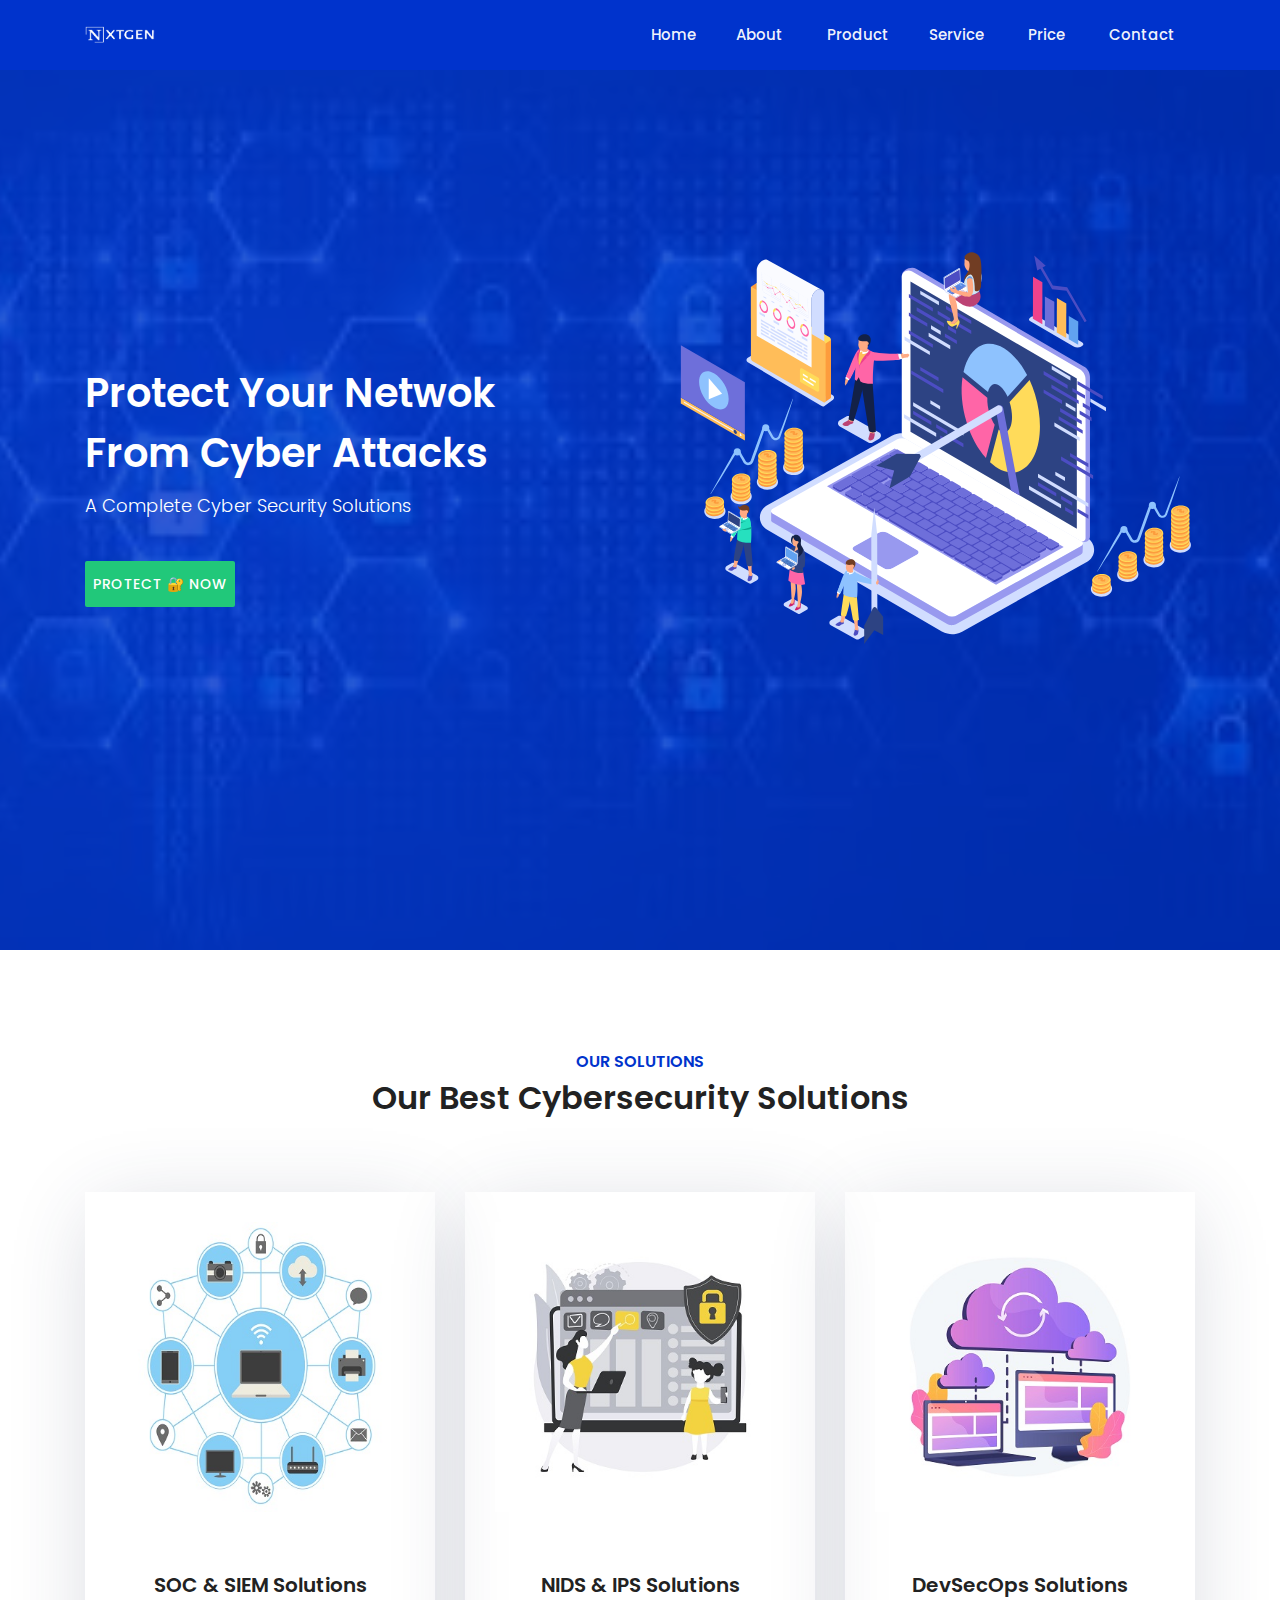
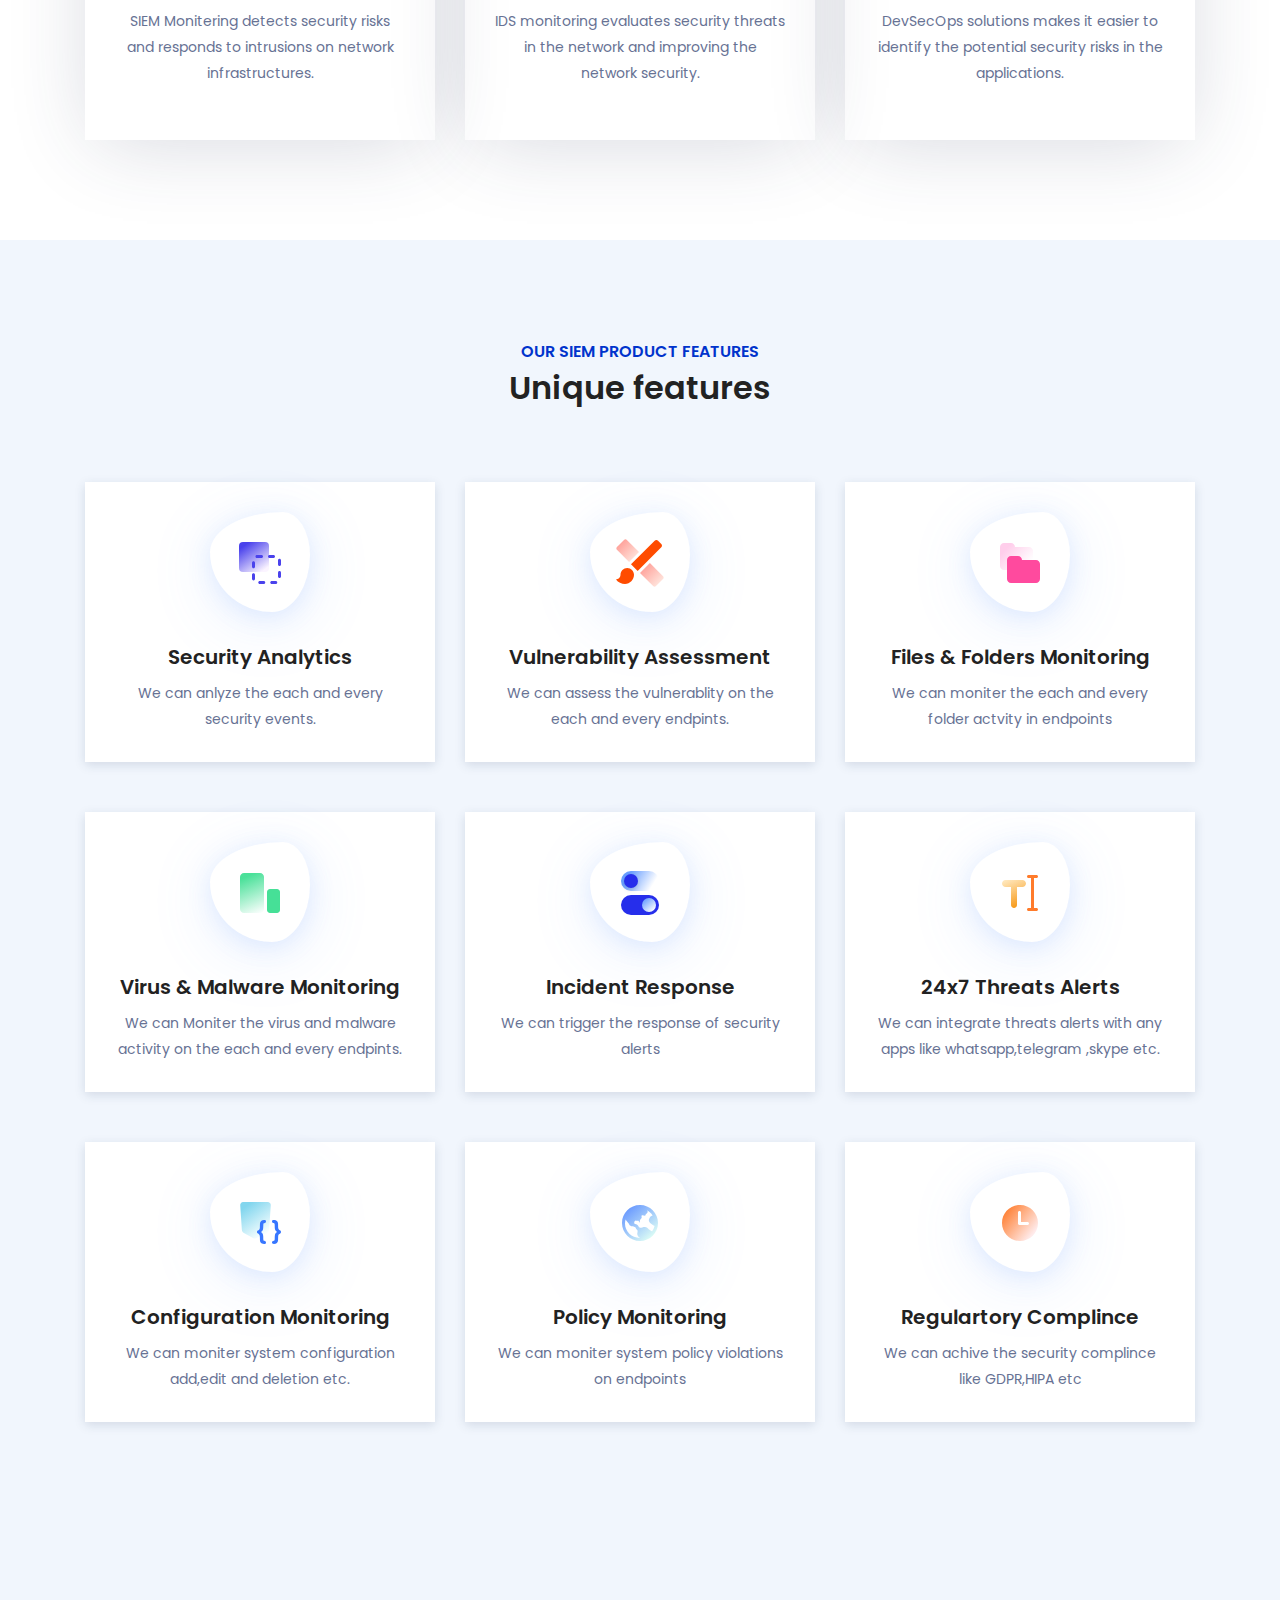
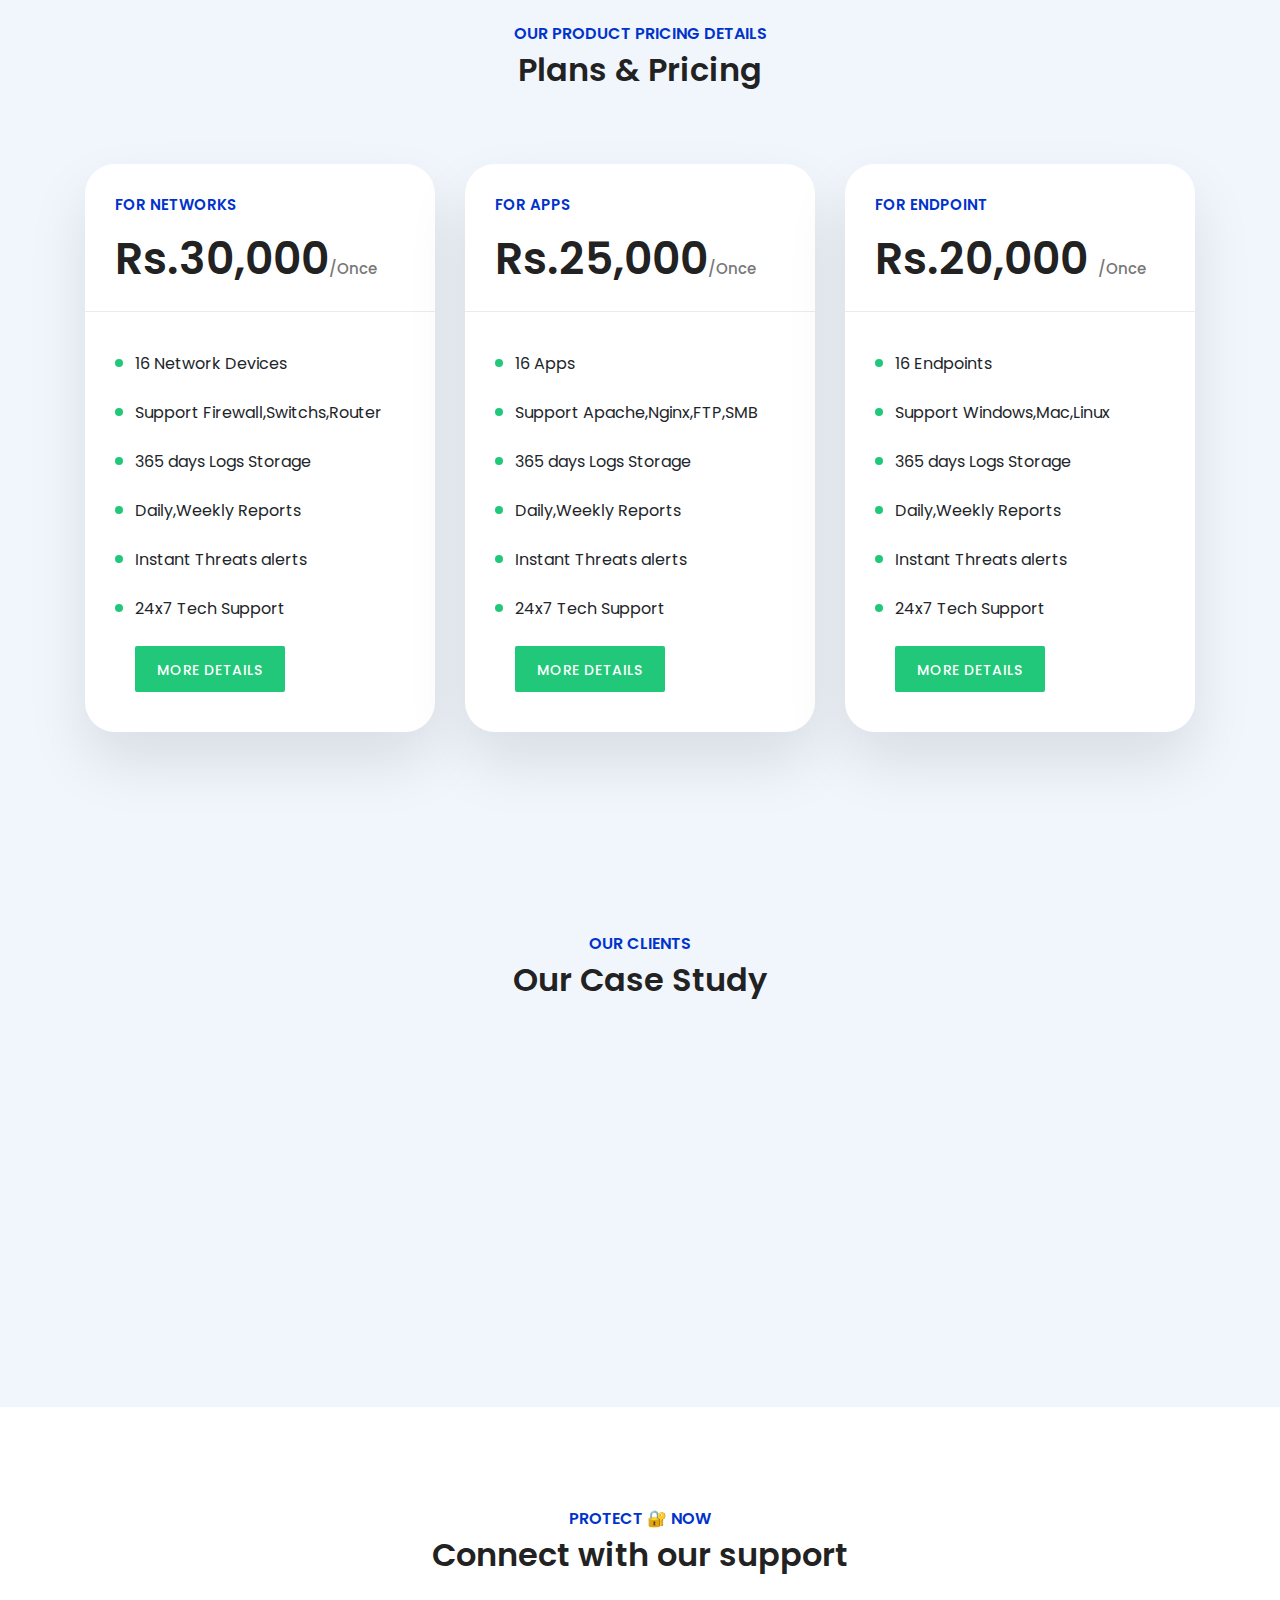
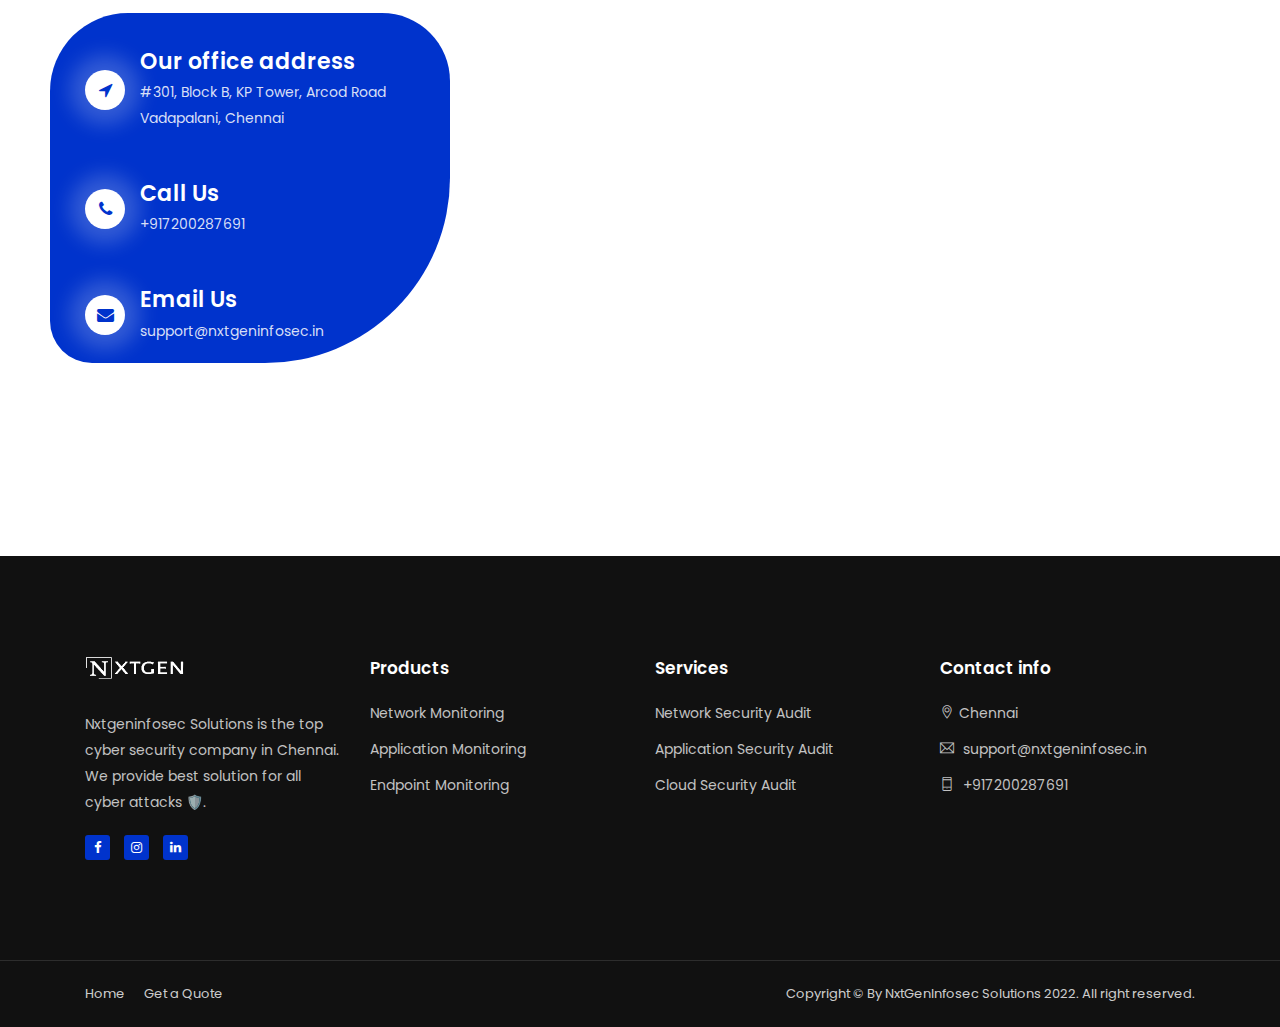
==== commit 8c69e507: "Update index.html" ====
--- a/index.html
+++ b/index.html
@@ -141,8 +141,8 @@
             <div class="row">
                 <div class="col-12">
                     <div class="section-heading text-center">
-                        <h6>Our Best Cybersecurity Solutions</h6>
-                        <h4>SOC & SIEM Solutions</h4>
+                        <h6>Our Solutions</h6>
+                        <h4>Our Best Cybersecurity Solutions</h4>
                     </div>
                 </div>
             </div>
@@ -158,9 +158,9 @@
                         <!-- Product COntent Text -->
                         <div class="product-content-text">
                             <a href="#"> <br> <br>
-                                <h4>Network Security <br>Monitoring Solutions</h4>
+                                <h4>SOC & SIEM Solutions</h4>
                             </a>
-                            <p class="mb-0">Network Monitering detects security risks and responds to intrusions on network infrastructures.</p>
+                            <p class="mb-0">SIEM Monitering detects security risks and responds to intrusions on network infrastructures.</p>
                              <br>
                         </div>
                     </div>
@@ -177,9 +177,9 @@
                         <div class="product-content-text">
                             <a href="#">
                                  <br> <br>
-                                <h4>Application Security <br>Monitoring Solutions</h4>
+                                <h4>NIDS & IPS Solutions</h4>
                             </a>
-                            <p class="mb-0">App monitoring evaluates security threats in an application and improving the app's security.</p>
+                            <p class="mb-0">IDS monitoring evaluates security threats in the network and improving the network security.</p>
                              <br>
                         </div>
                     </div>
@@ -195,9 +195,9 @@
                         <!-- Product COntent Text -->
                         <div class="product-content-text">
                             <a href="#"> <br> <br>
-                                <h4>Cloud Security <br> Monitoring Solutions</h4>
+                                <h4>DevSecOps Solutions</h4>
                             </a>
-                            <p class="mb-0">Cloud monitoring makes it easier to identify patterns and discover potential security risks in the infrastructure.</p> 
+                            <p class="mb-0">DevSecOps solutions makes it easier to identify the potential security risks in the applications.</p> 
                              <br>
                         </div>
                     </div>
@@ -215,7 +215,7 @@
             <div class="row">
                 <div class="col-12">
                     <div class="section-heading text-center">
-                        <h6>Our Product Features</h6>
+                        <h6>Our SIEM Product Features</h6>
                         <h4>Unique features</h4>
                     </div>
                 </div>
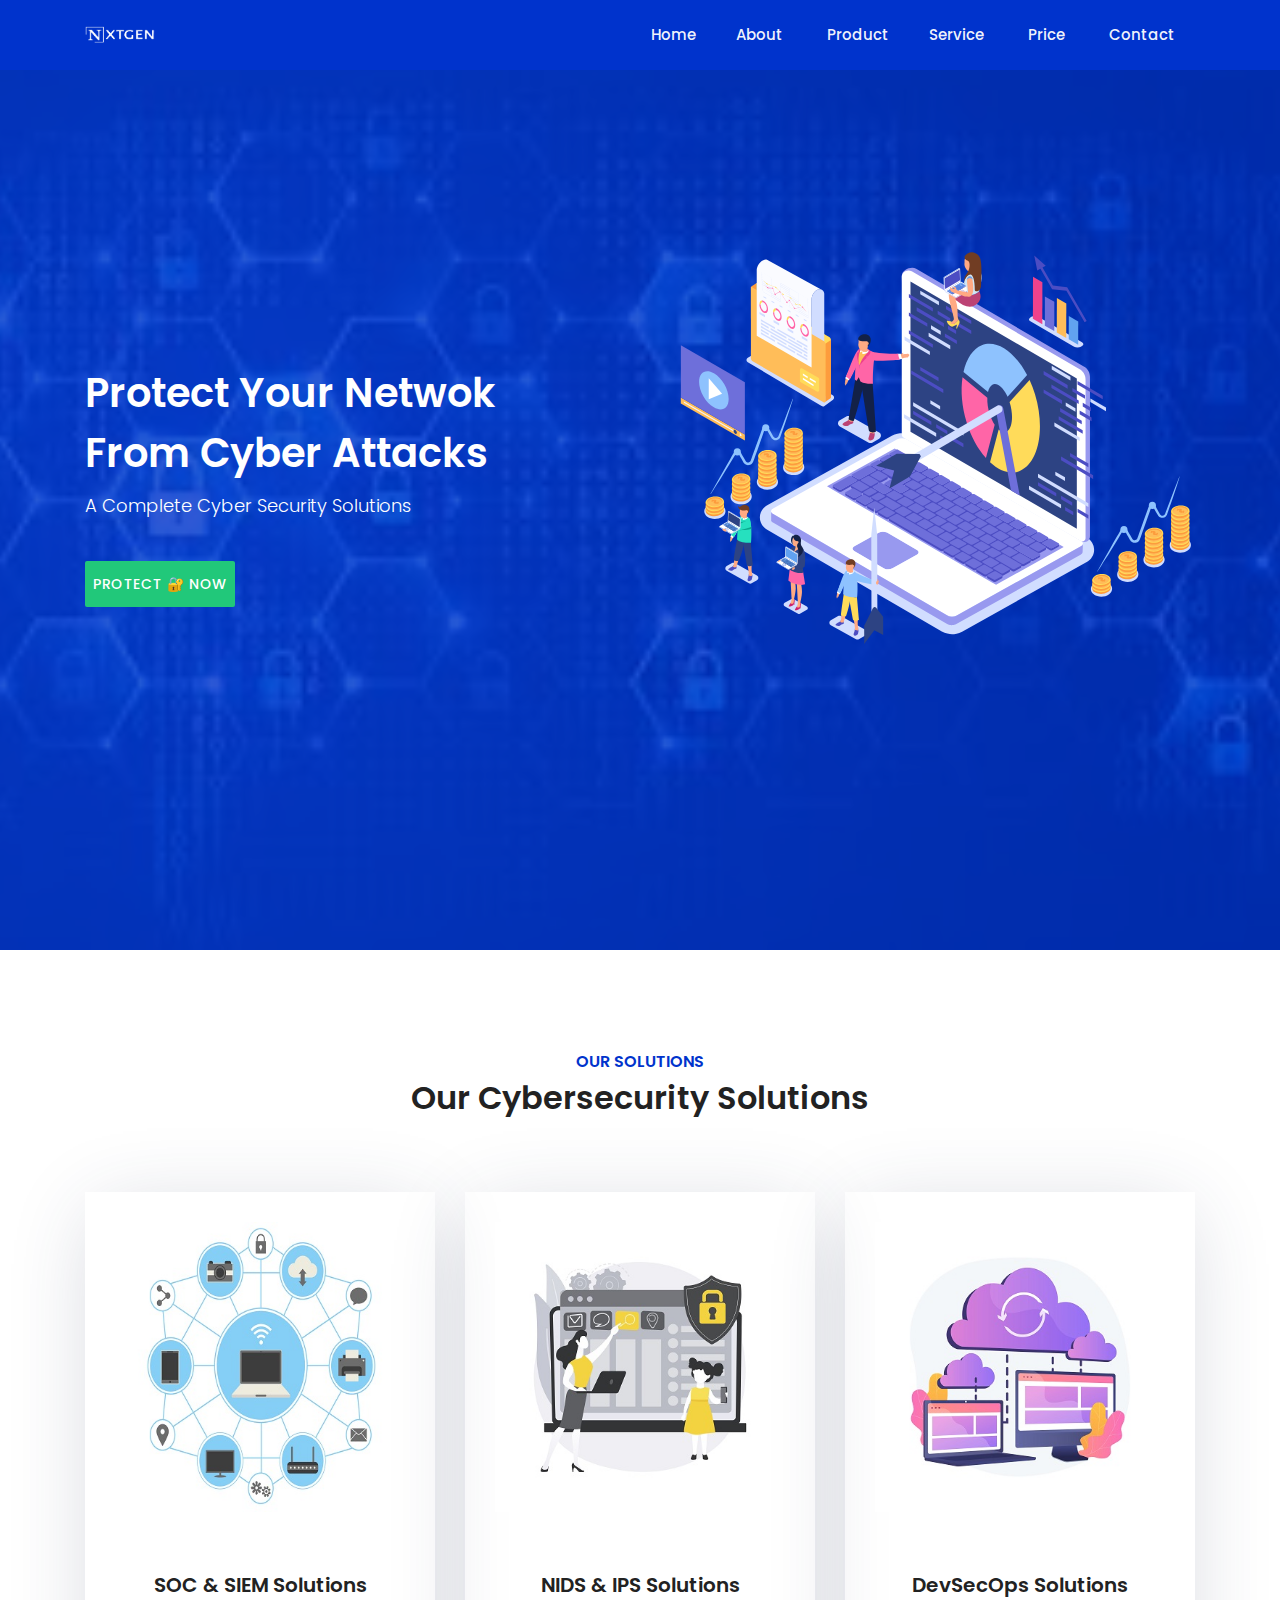
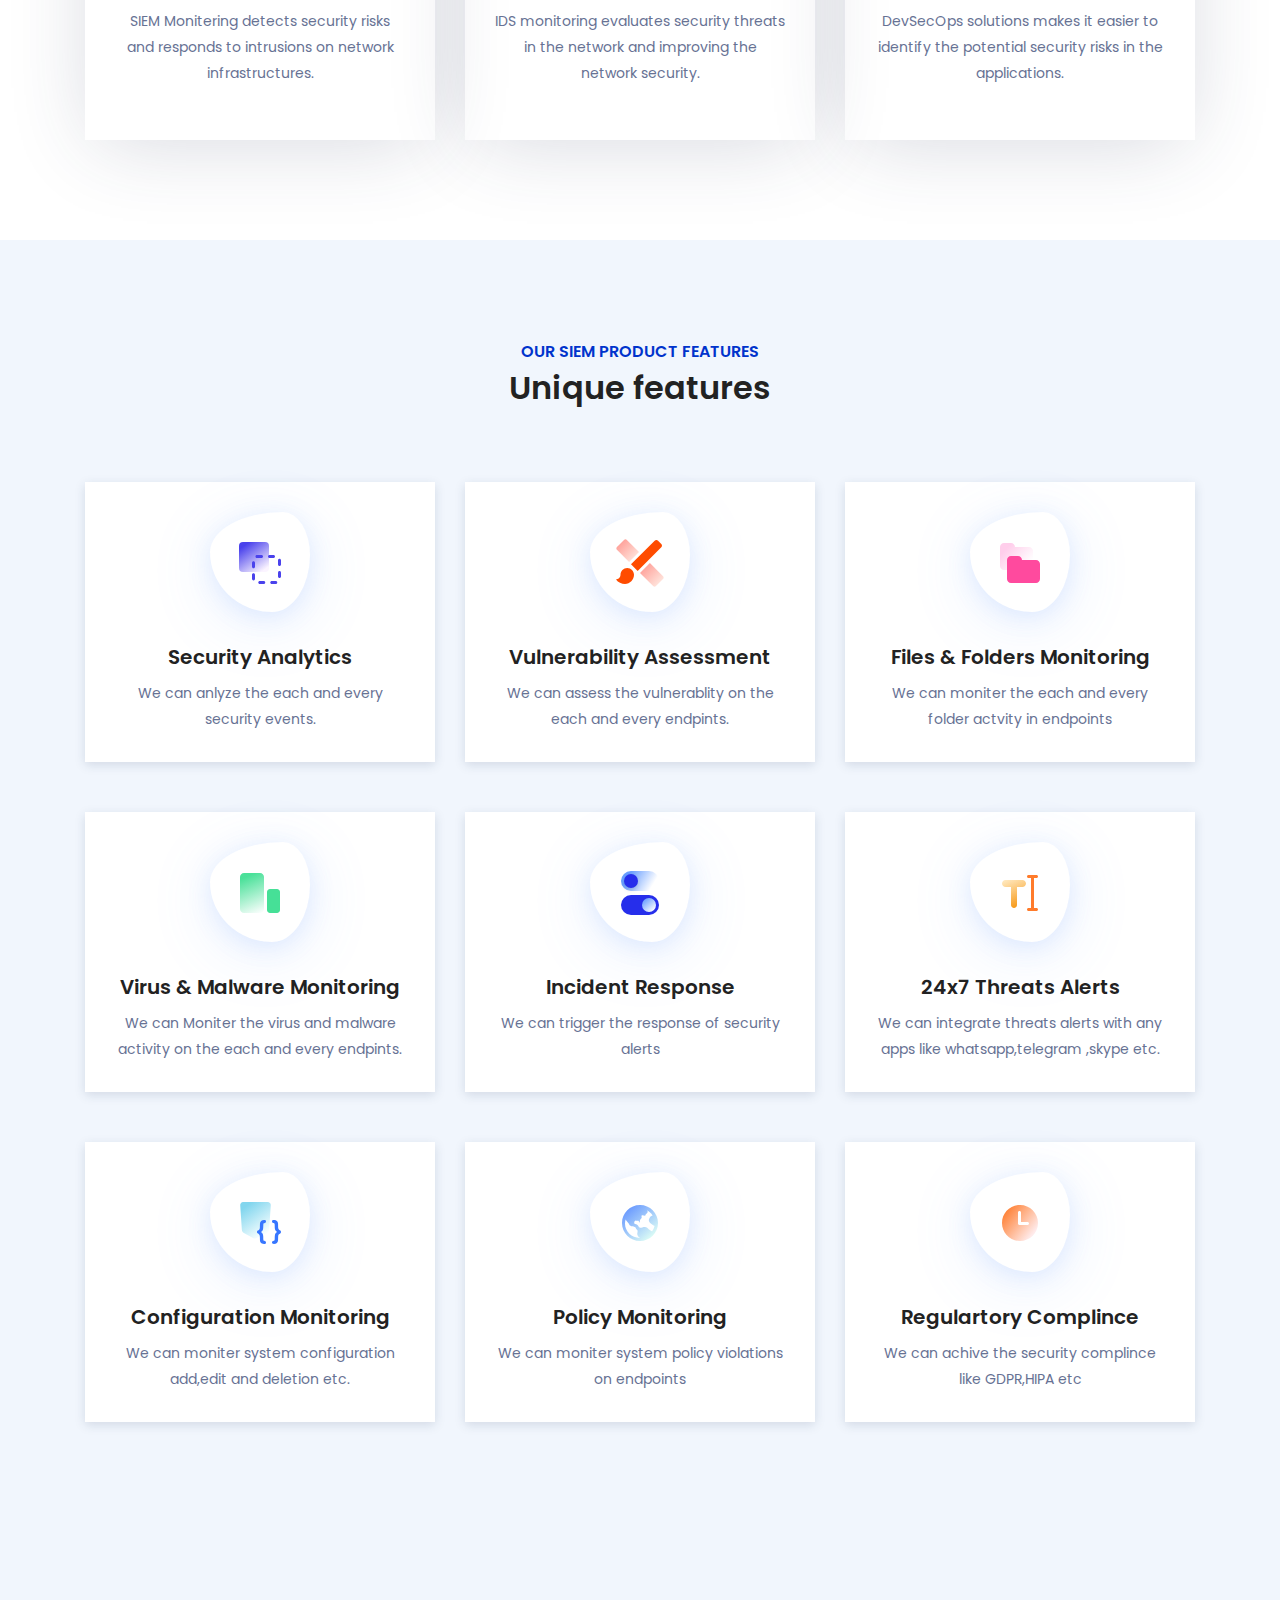
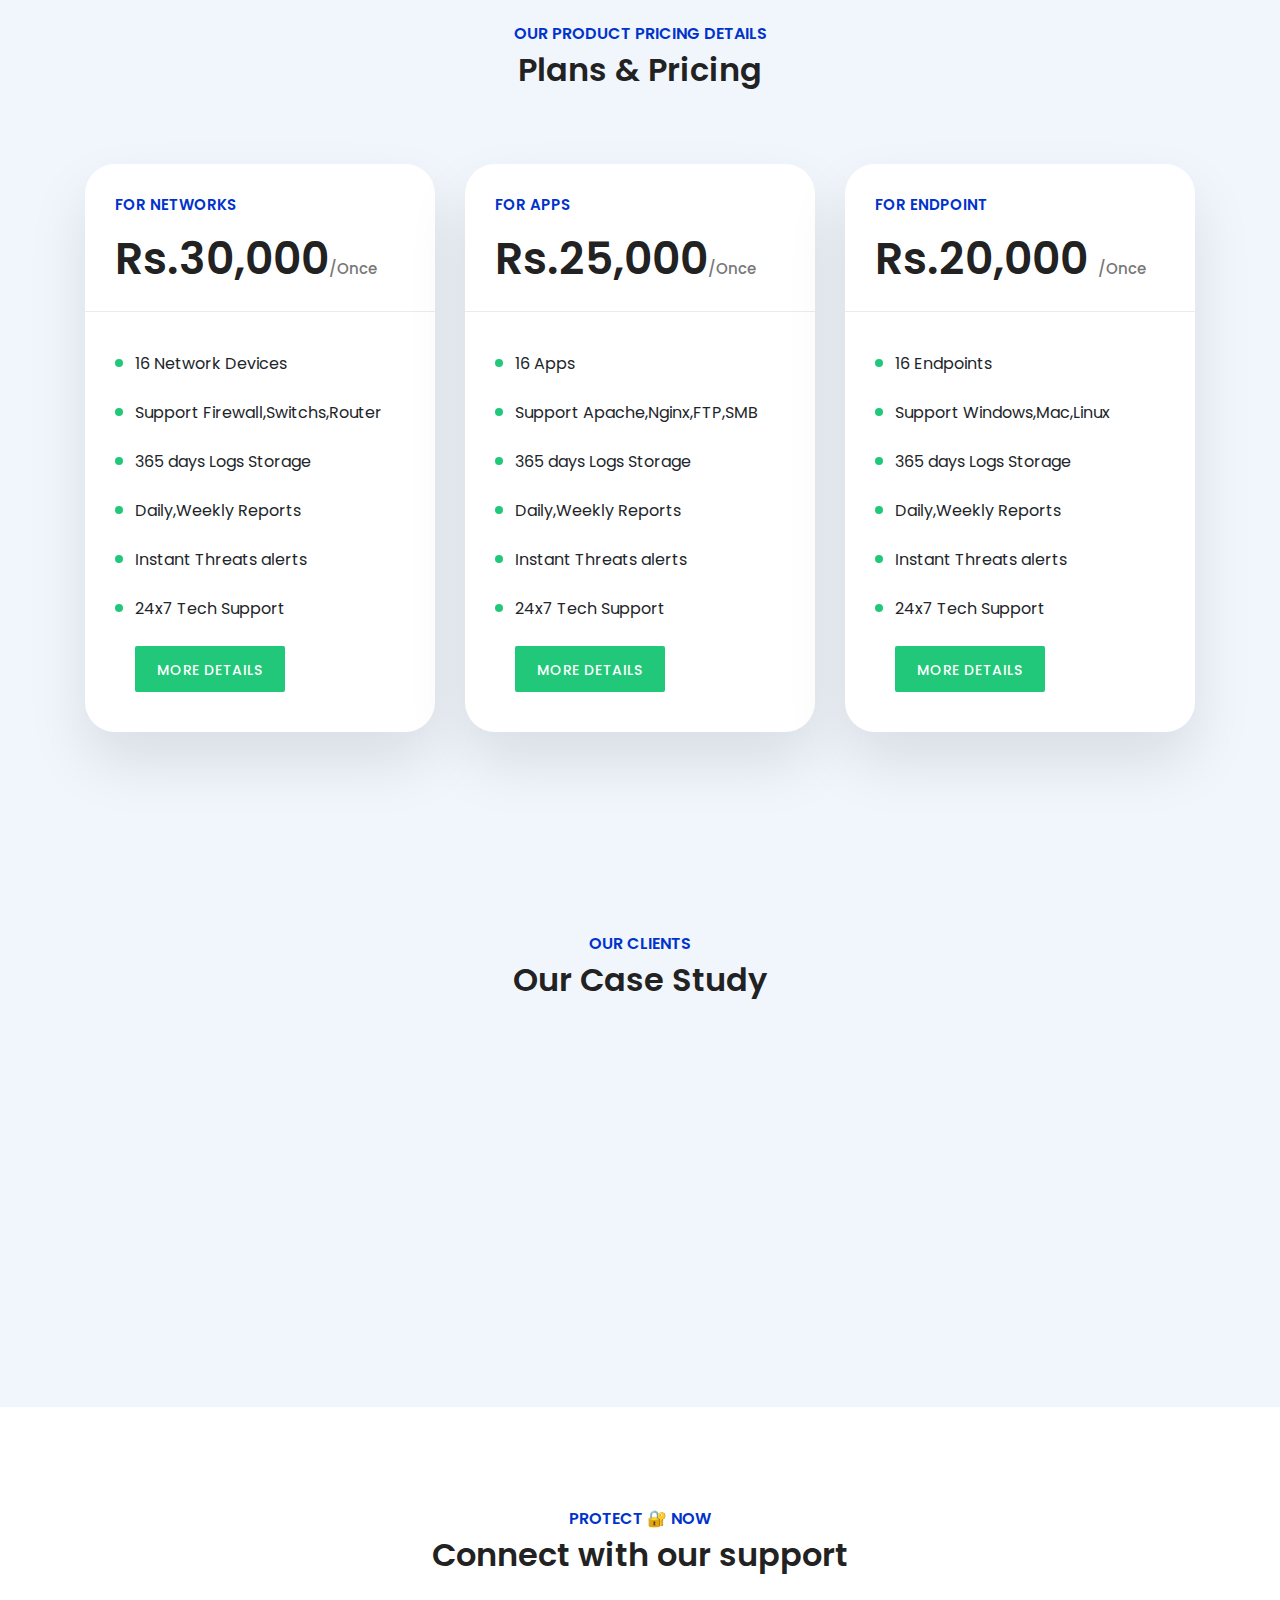
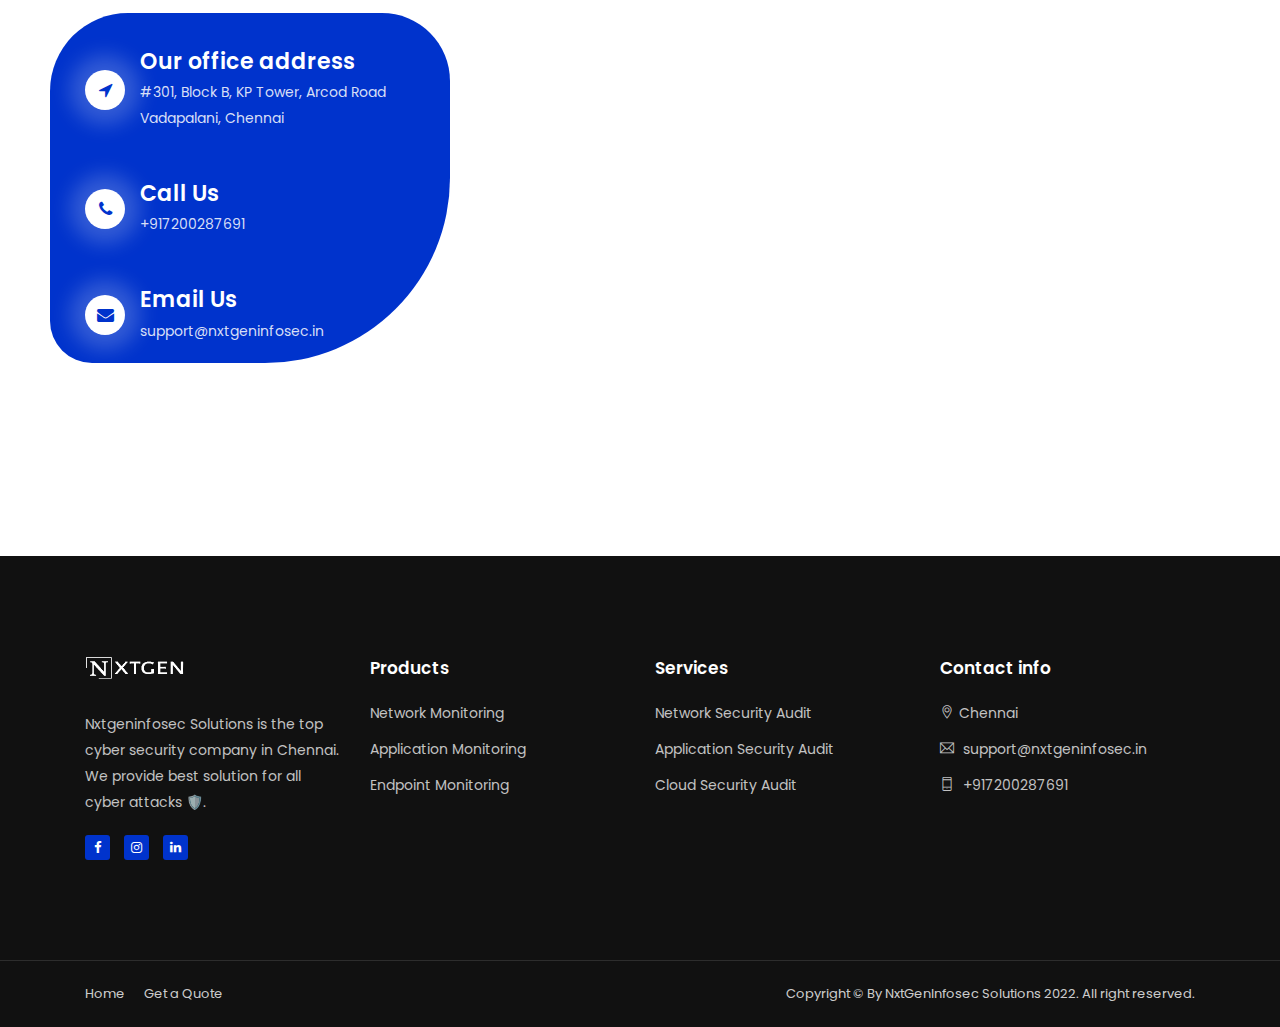
==== commit d03415a0: "Update index.html" ====
--- a/index.html
+++ b/index.html
@@ -142,7 +142,7 @@
                 <div class="col-12">
                     <div class="section-heading text-center">
                         <h6>Our Solutions</h6>
-                        <h4>Our Best Cybersecurity Solutions</h4>
+                        <h4>Our Cybersecurity Solutions</h4>
                     </div>
                 </div>
             </div>
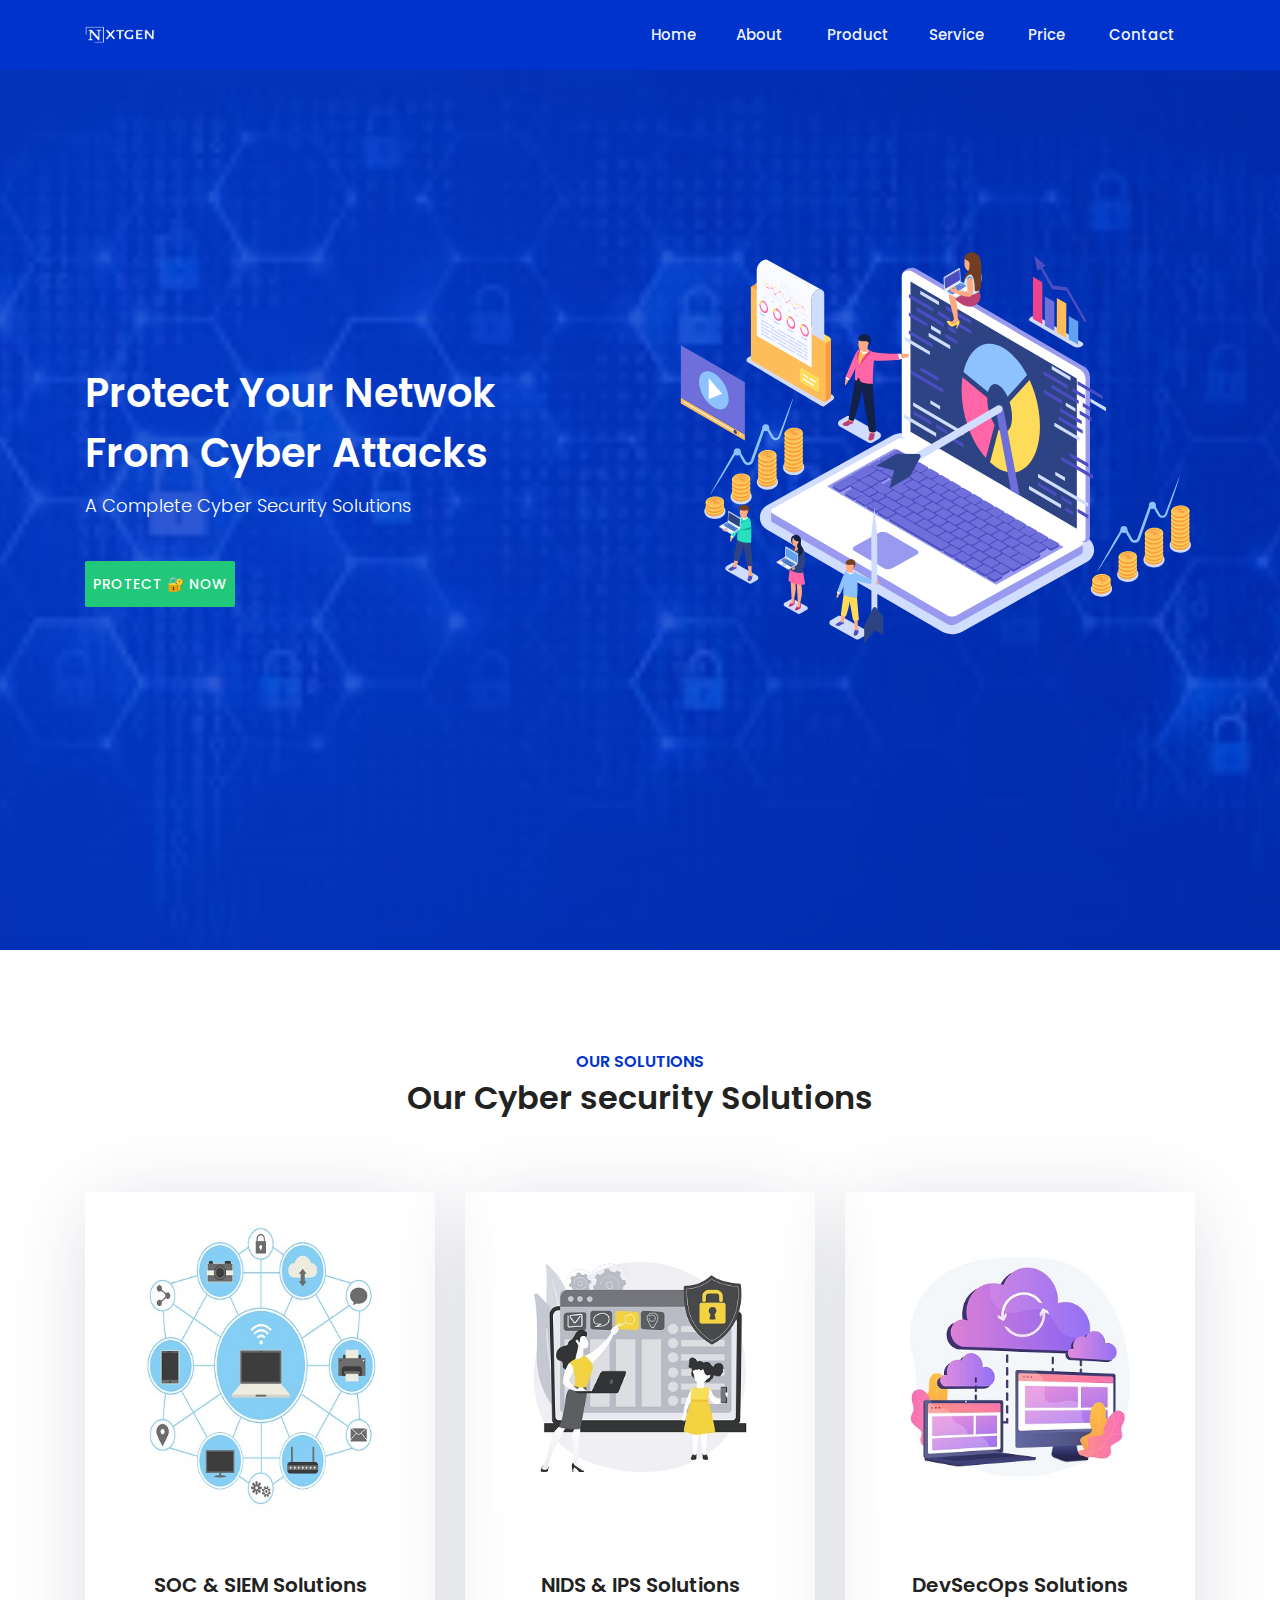
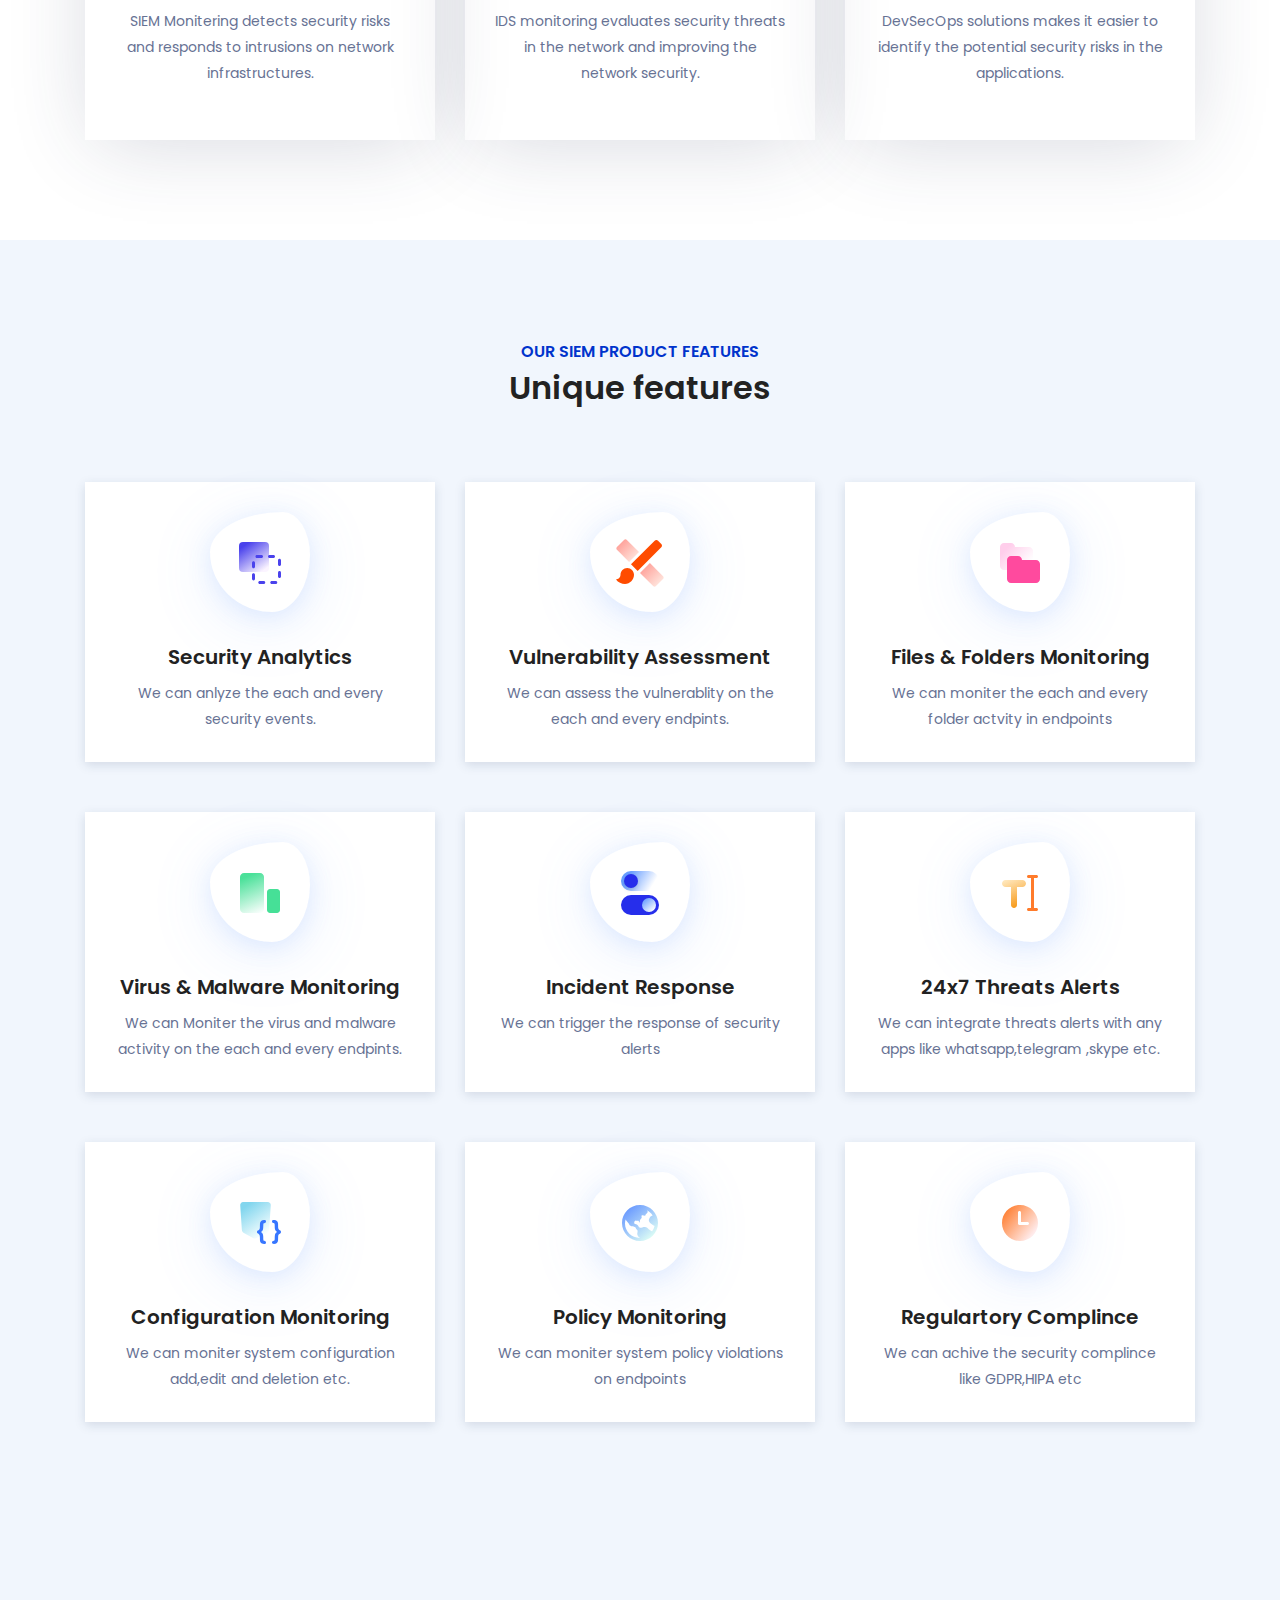
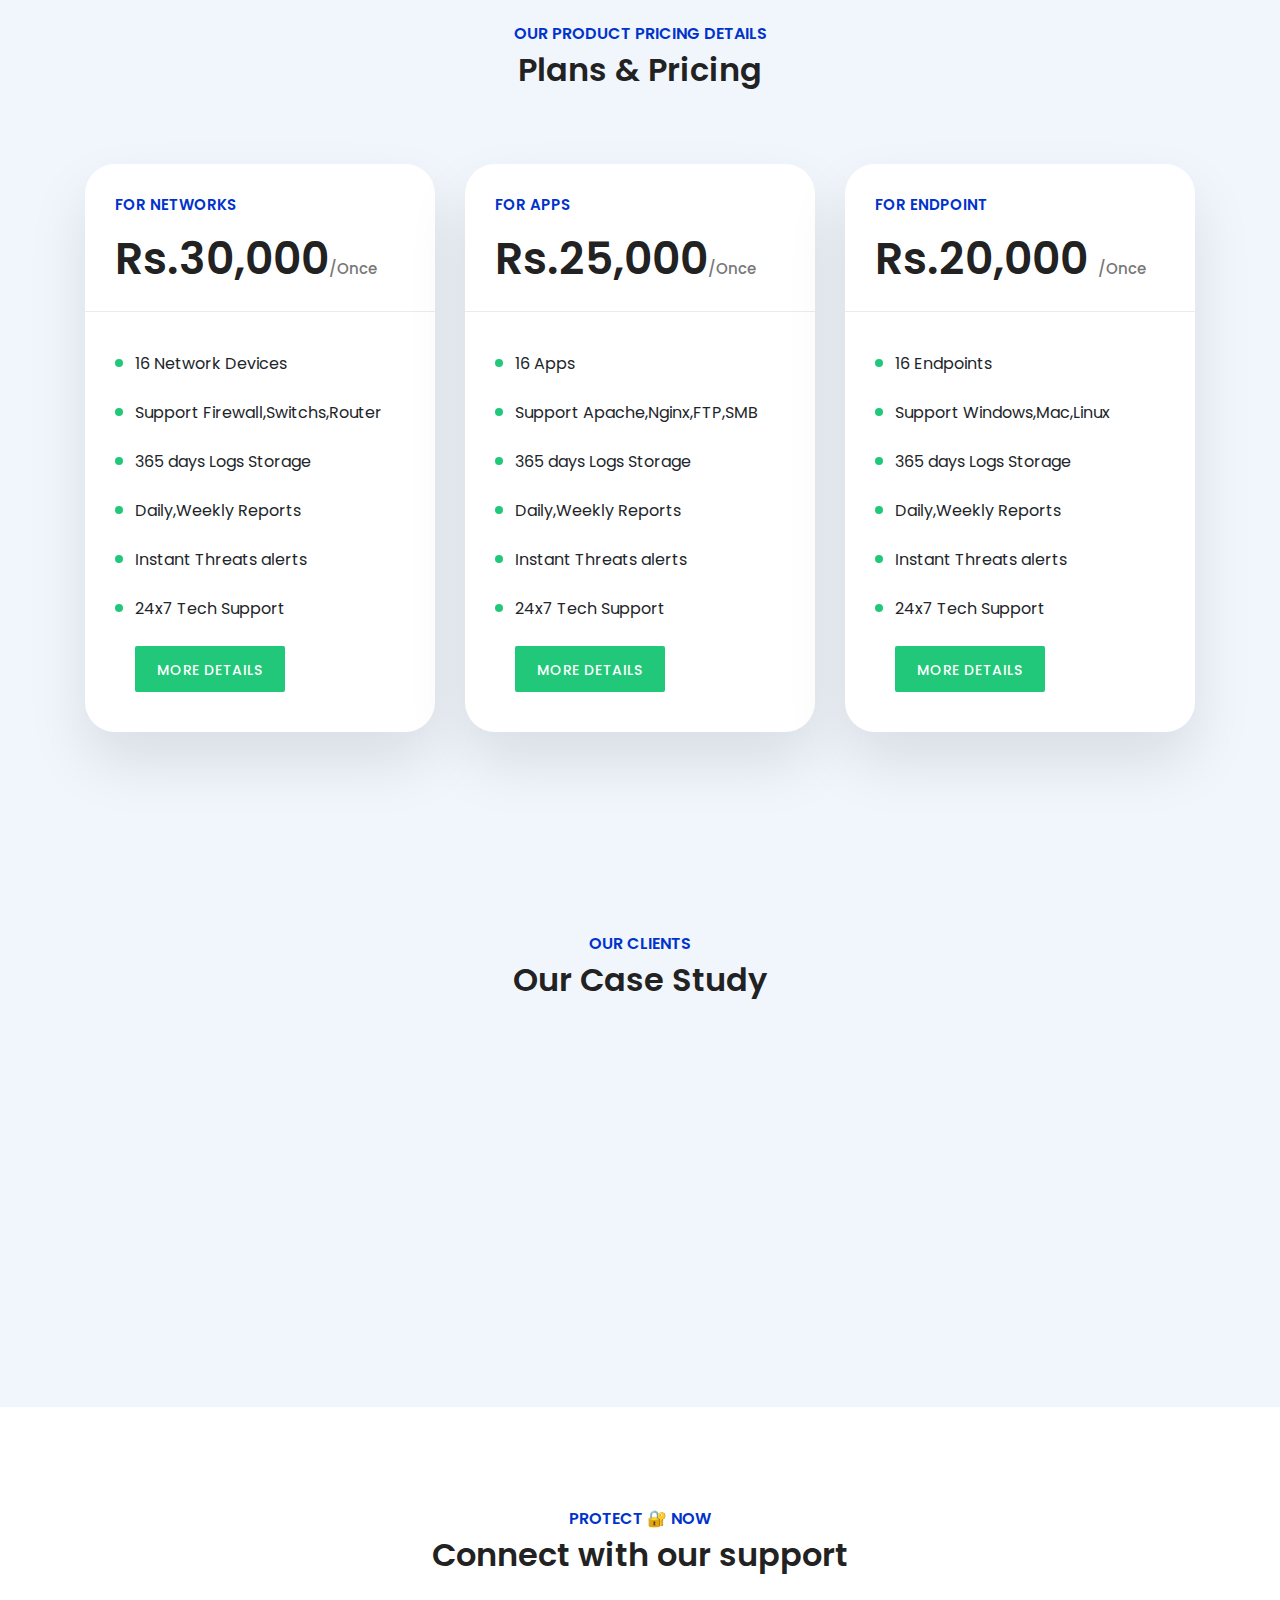
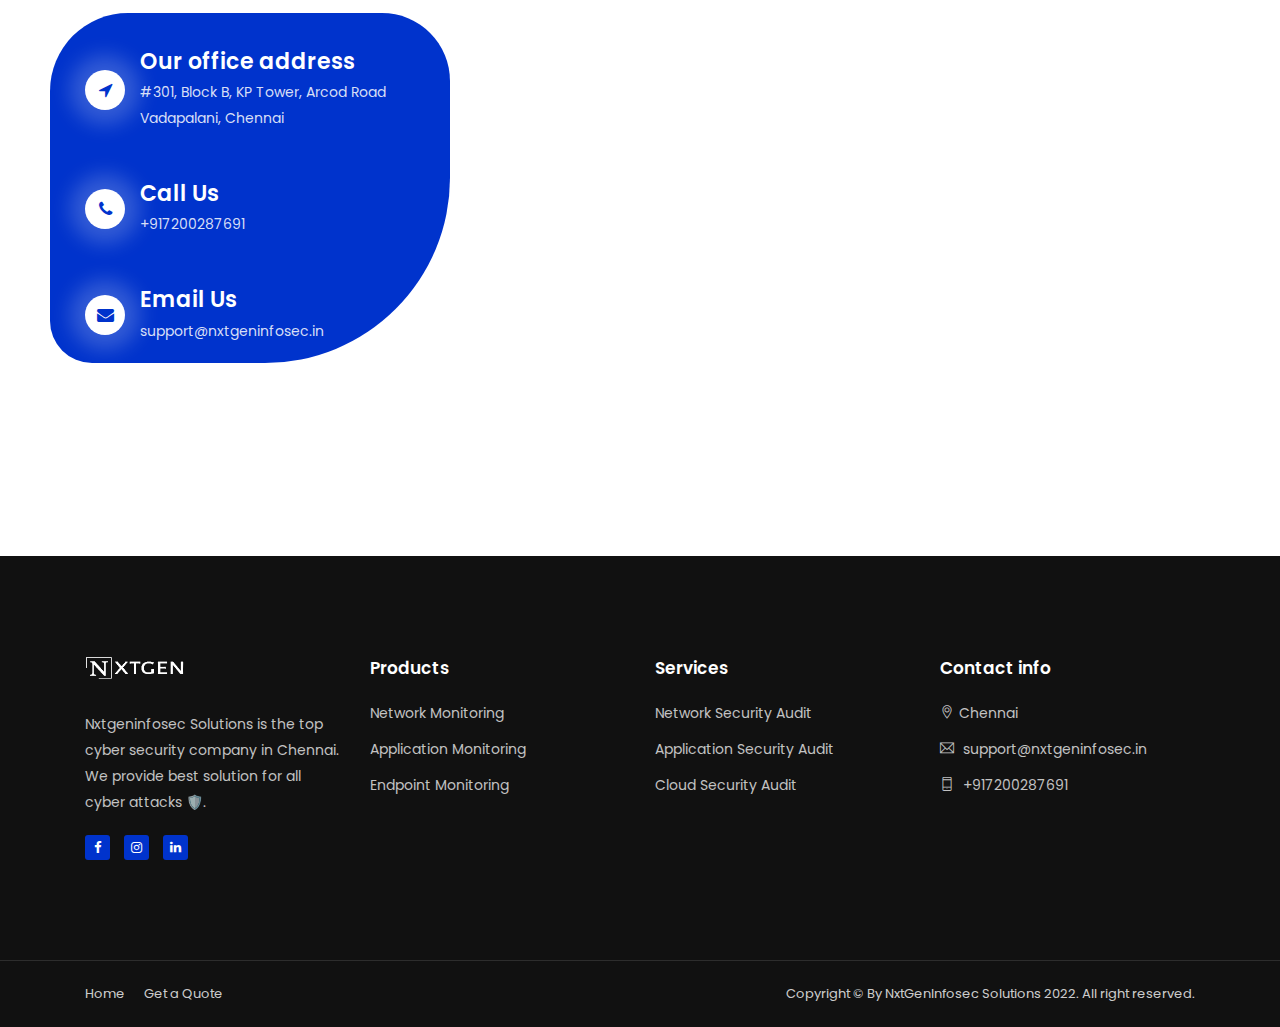
==== commit de099525: "v1" ====
--- a/index.html
+++ b/index.html
@@ -142,7 +142,7 @@
                 <div class="col-12">
                     <div class="section-heading text-center">
                         <h6>Our Solutions</h6>
-                        <h4>Our Cybersecurity Solutions</h4>
+                        <h4>Our Cyber security Solutions</h4>
                     </div>
                 </div>
             </div>
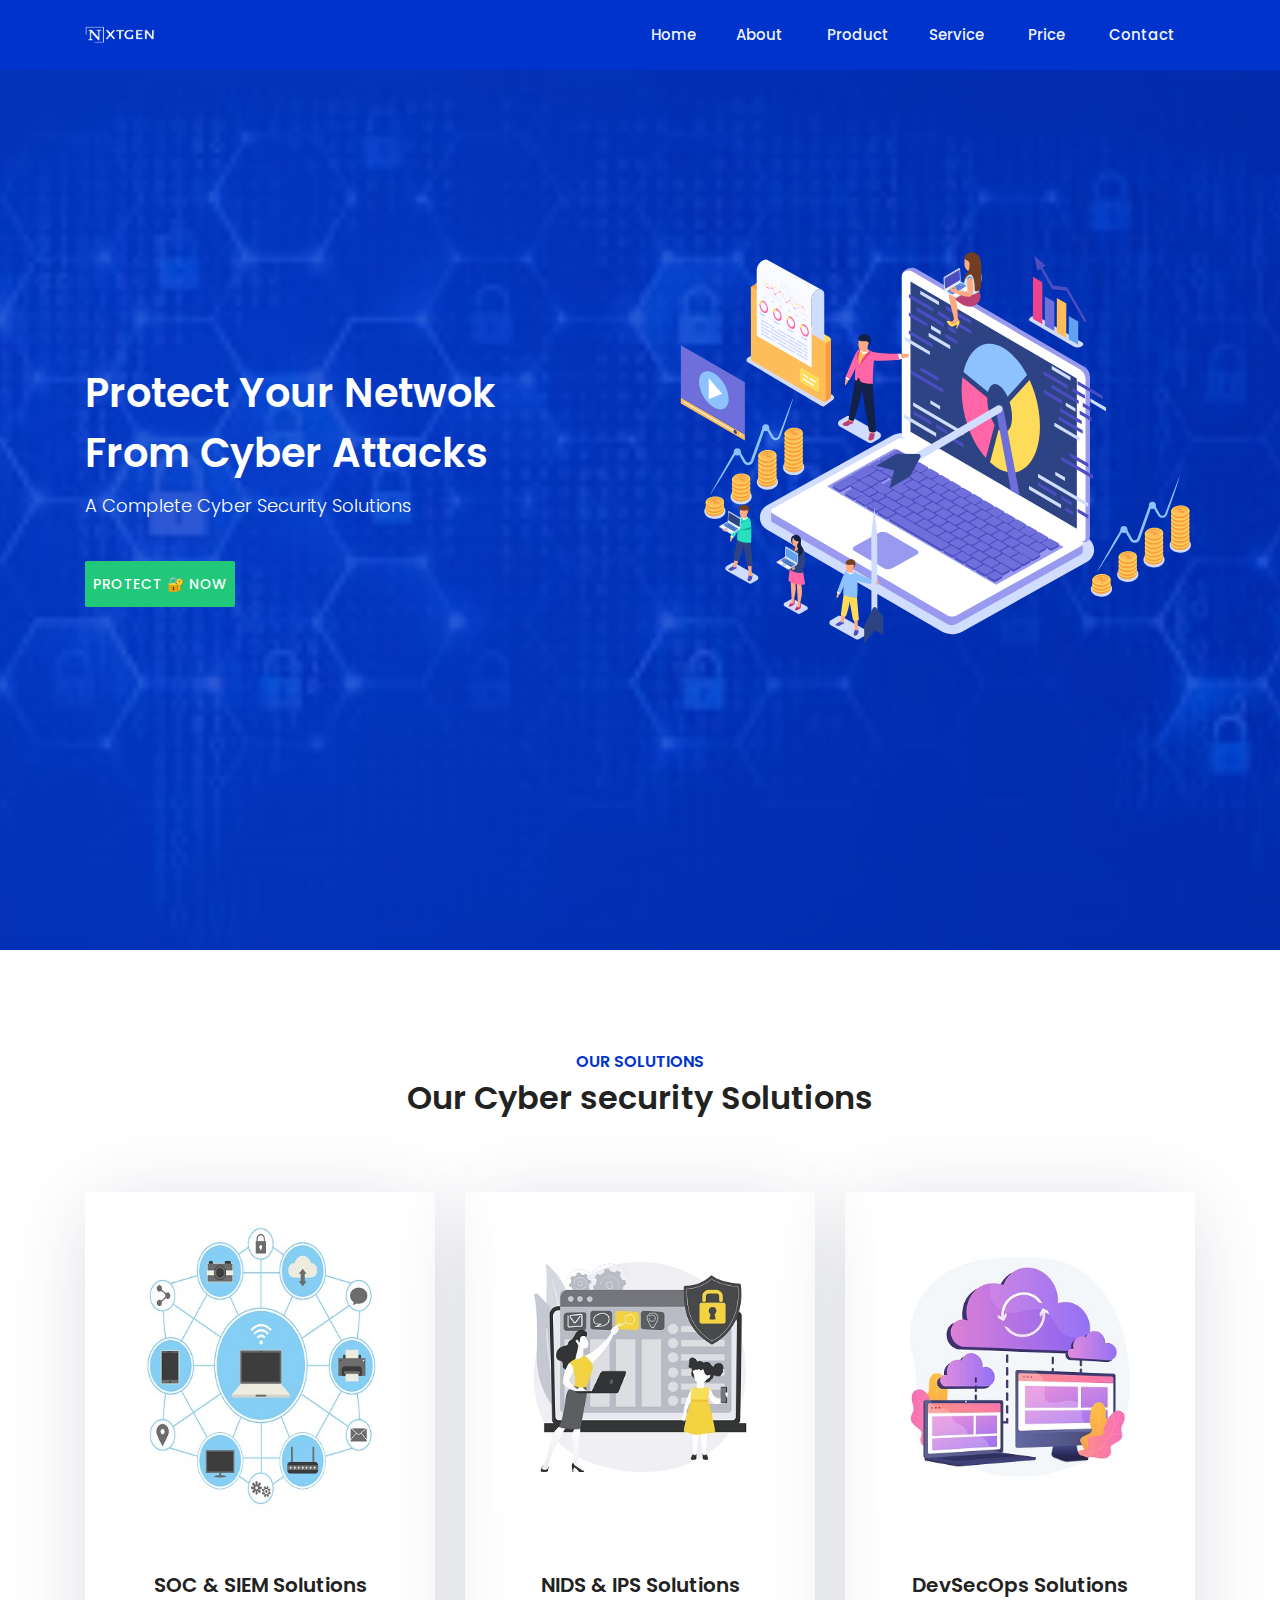
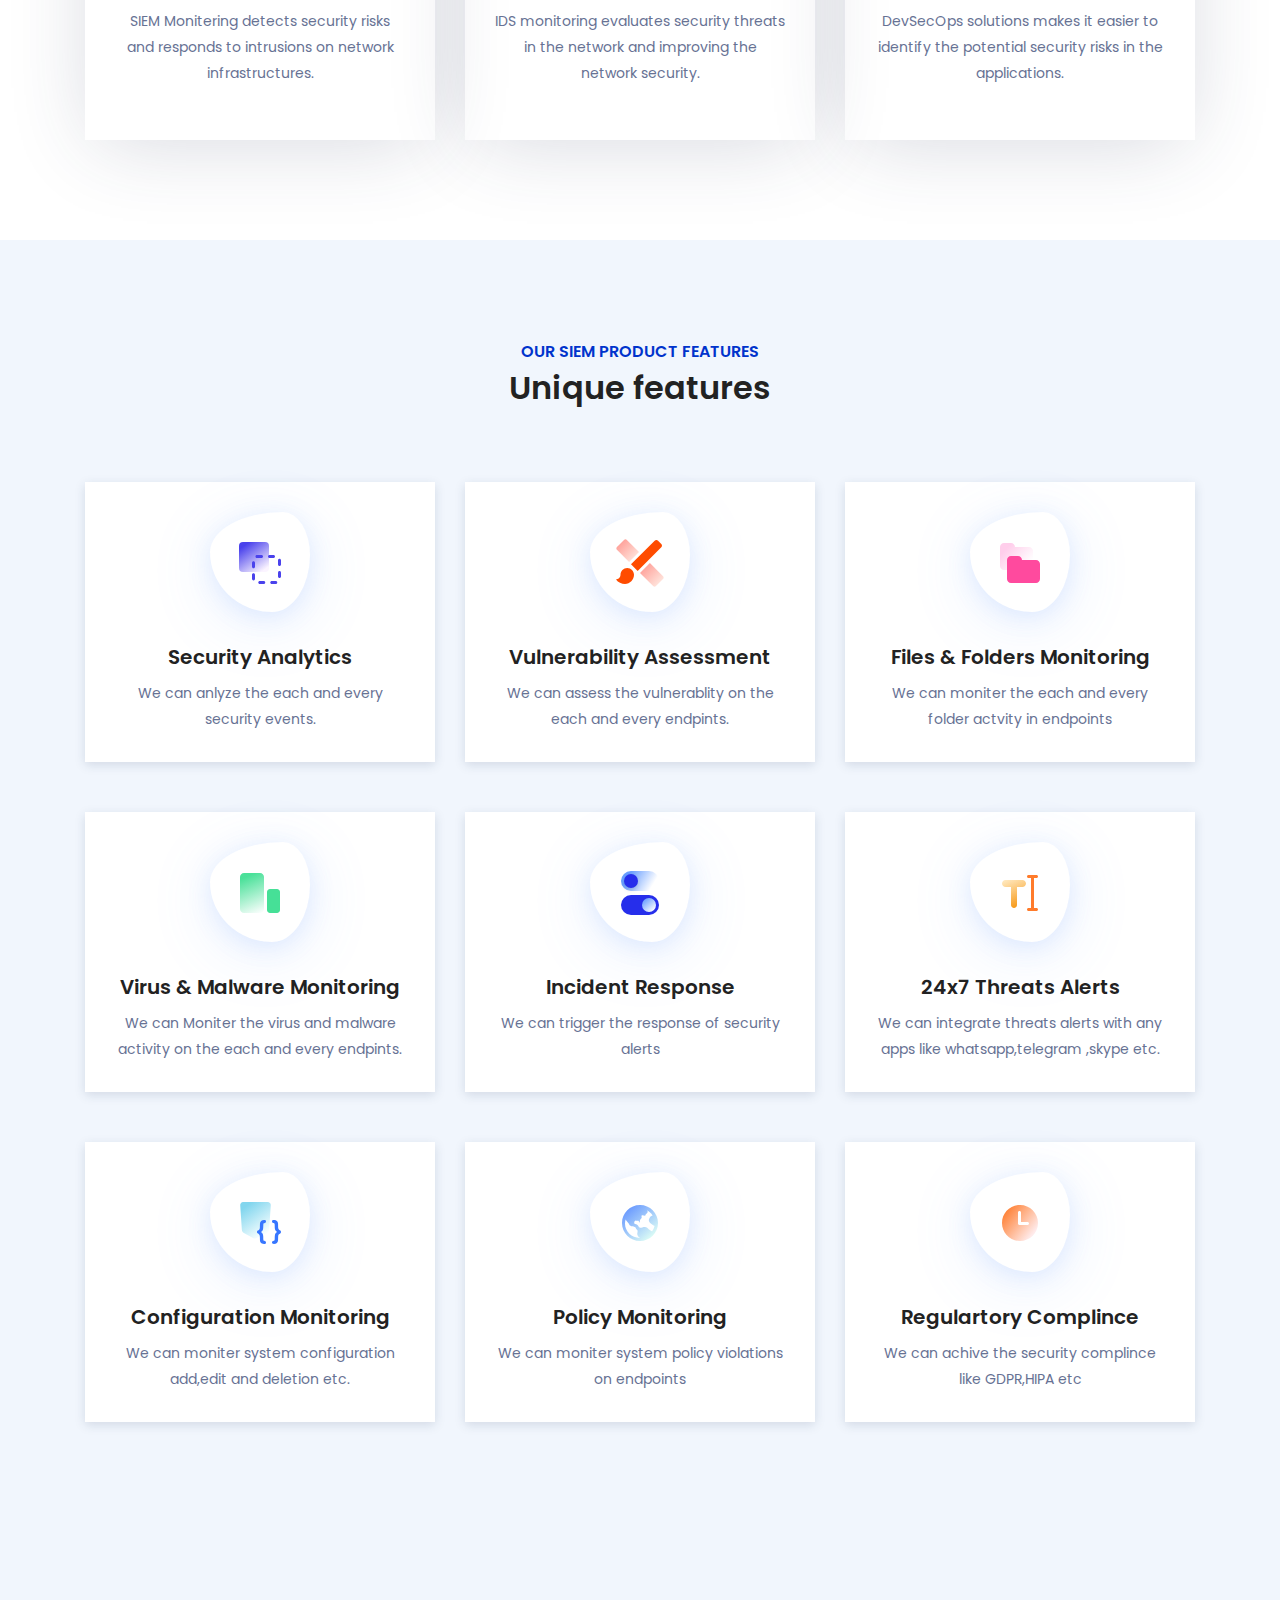
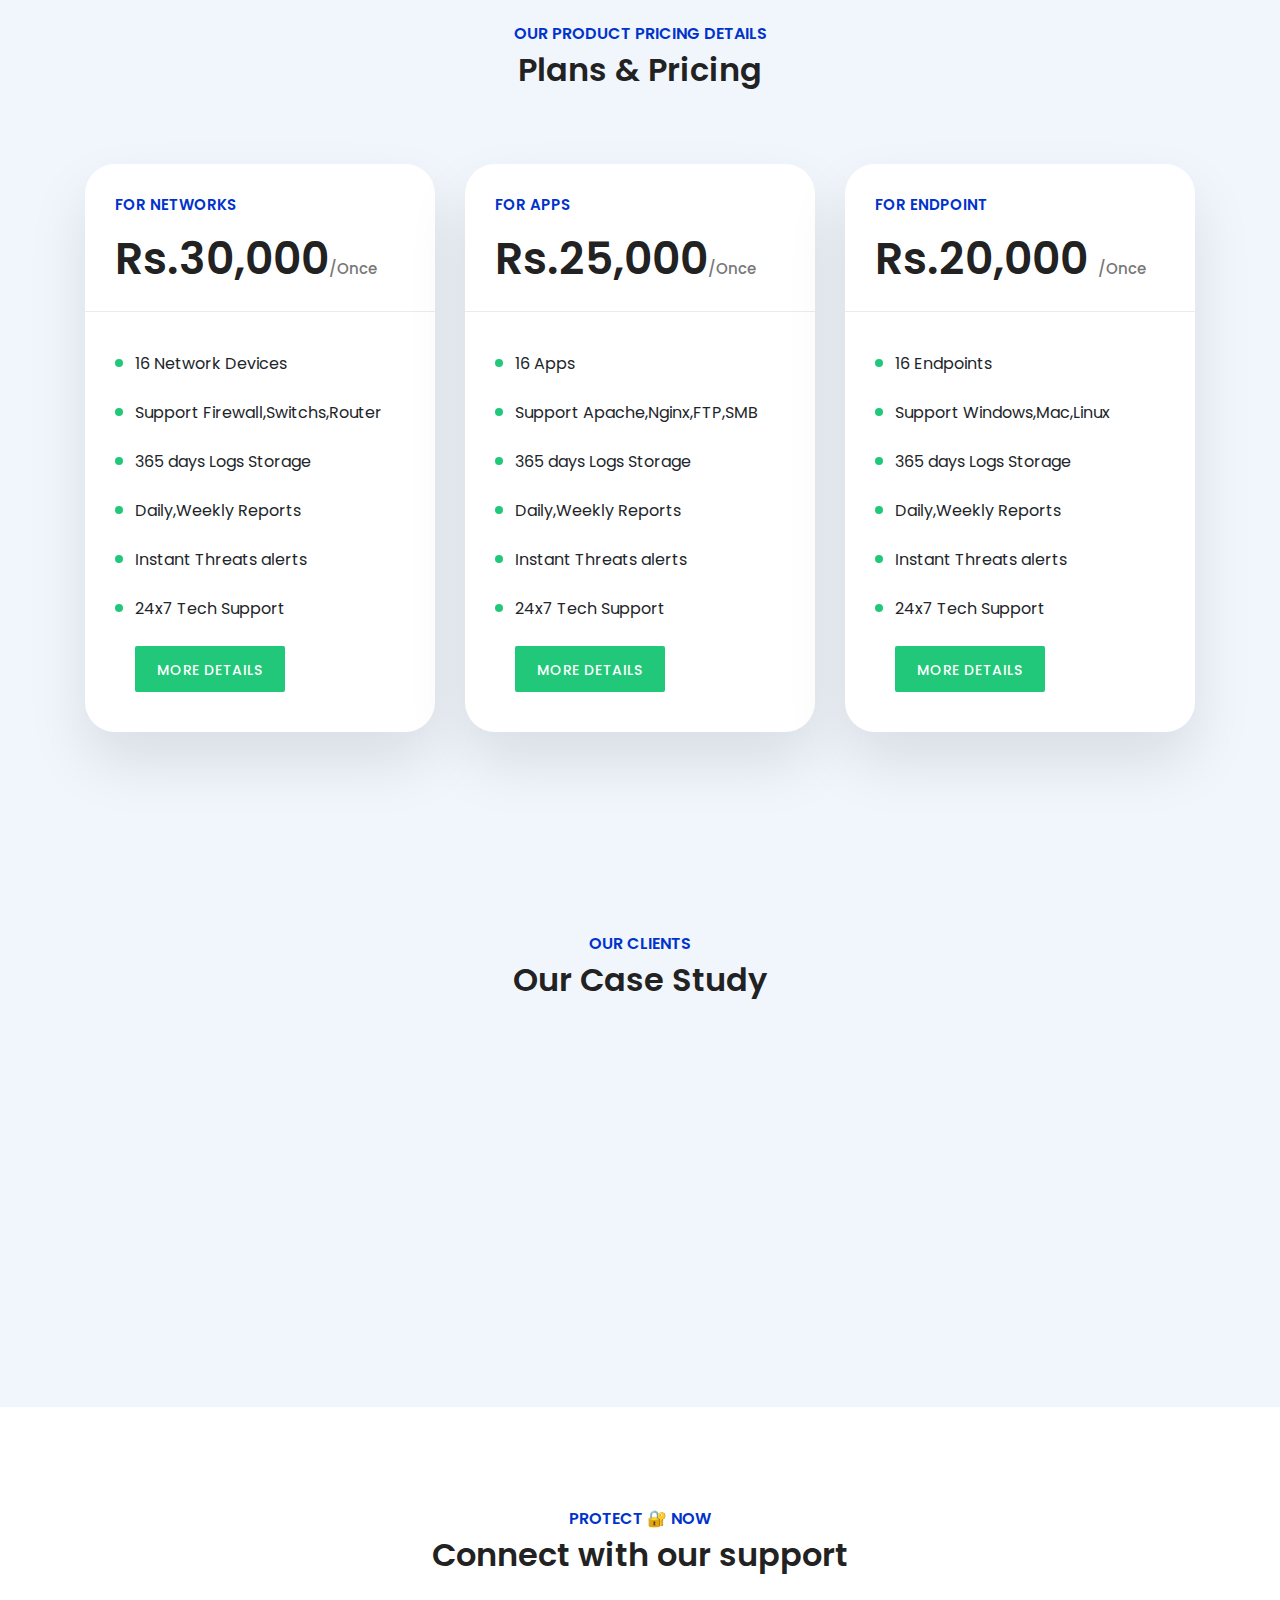
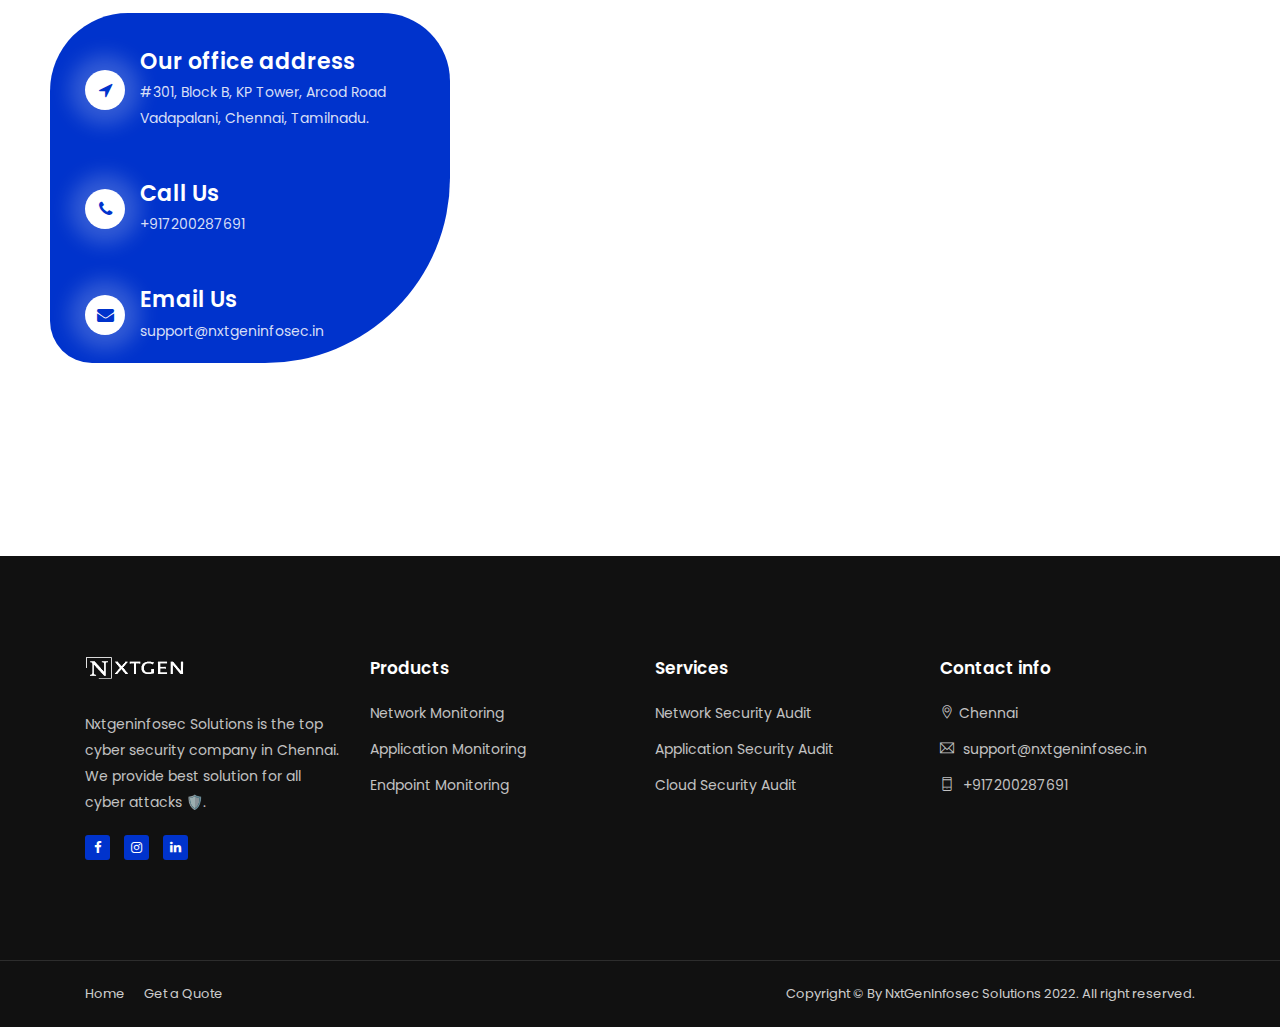
==== commit 5c641111: "v1" ====
--- a/index.html
+++ b/index.html
@@ -552,7 +552,7 @@
                                     </div>
                                     <div class="contact-info">
                                         <h5 class="mb-1">Our office address</h5>
-                                        <p class="mb-0">#301, Block B, KP Tower, Arcod Road<br>Vadapalani, Chennai</p>
+                                        <p class="mb-0">#301, Block B, KP Tower, Arcod Road<br>Vadapalani, Chennai, Tamilnadu.</p>
                                     </div>
                                 </div>
                             </div>
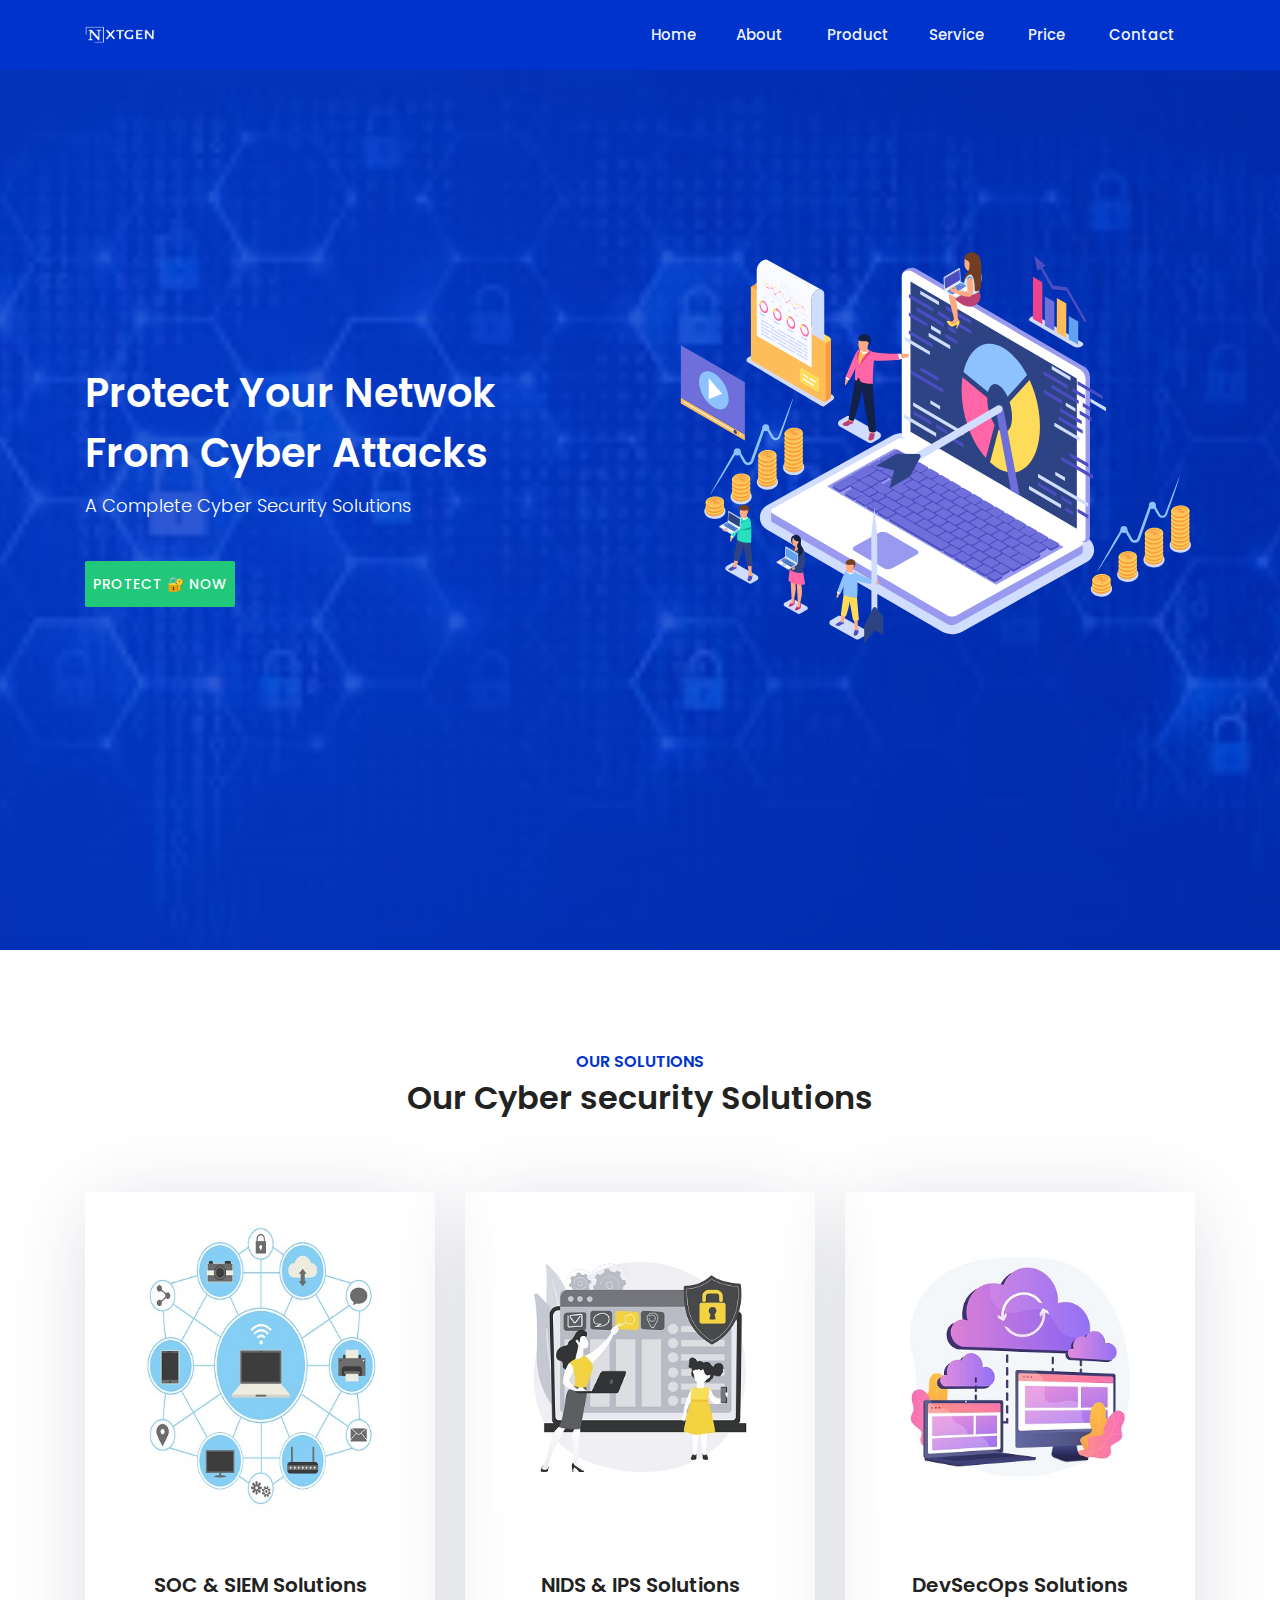
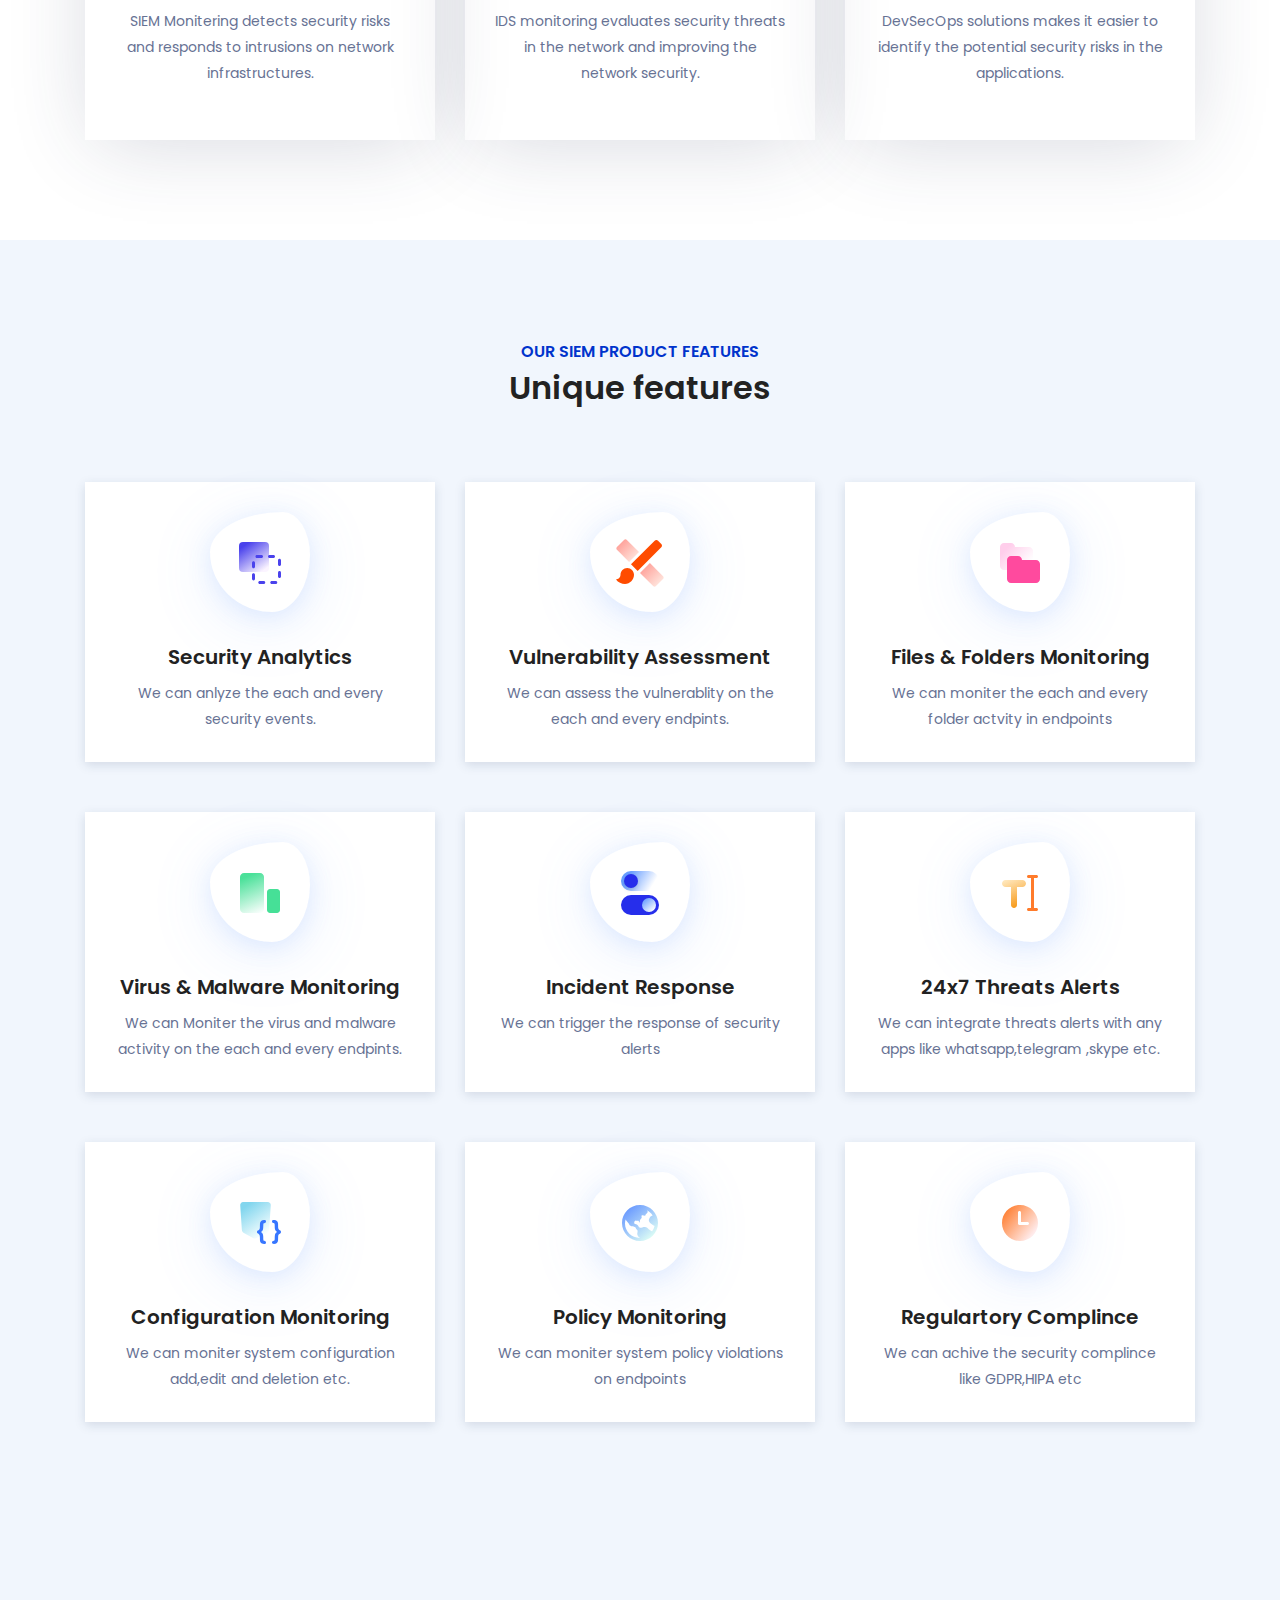
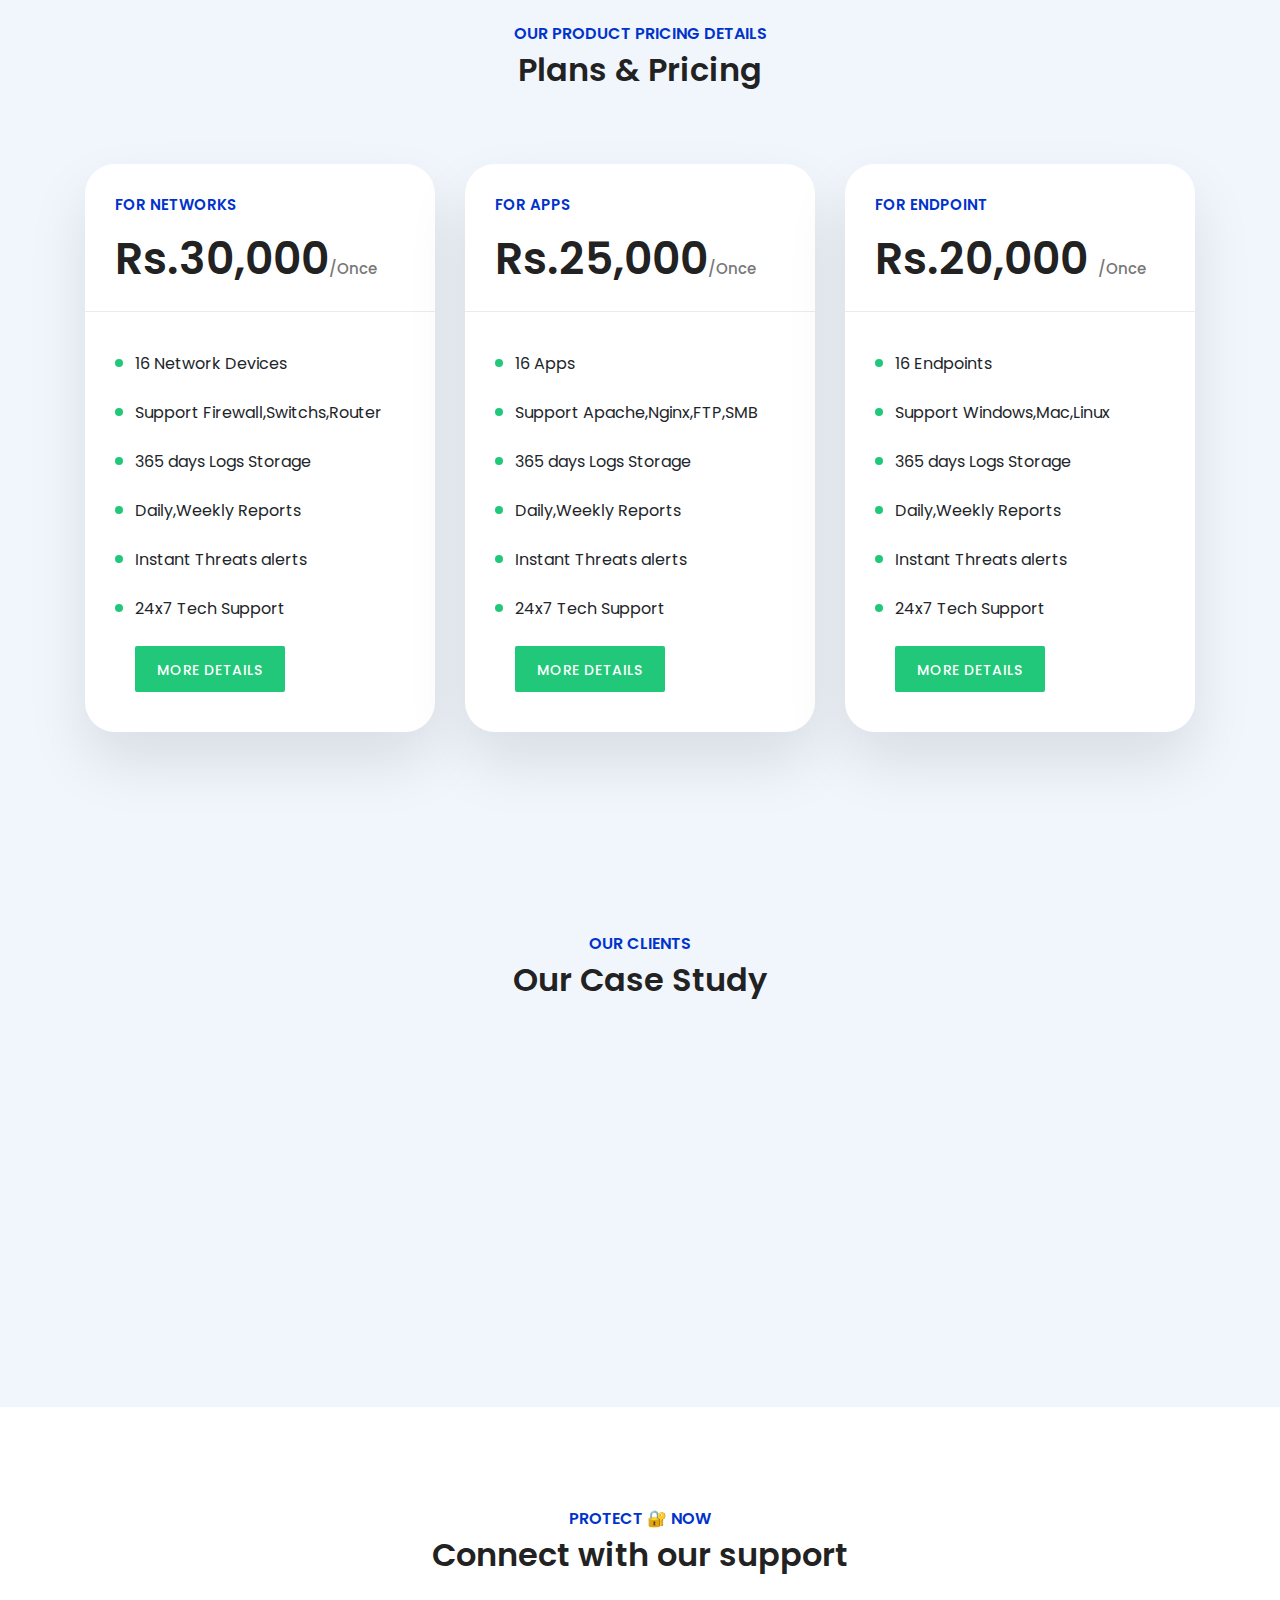
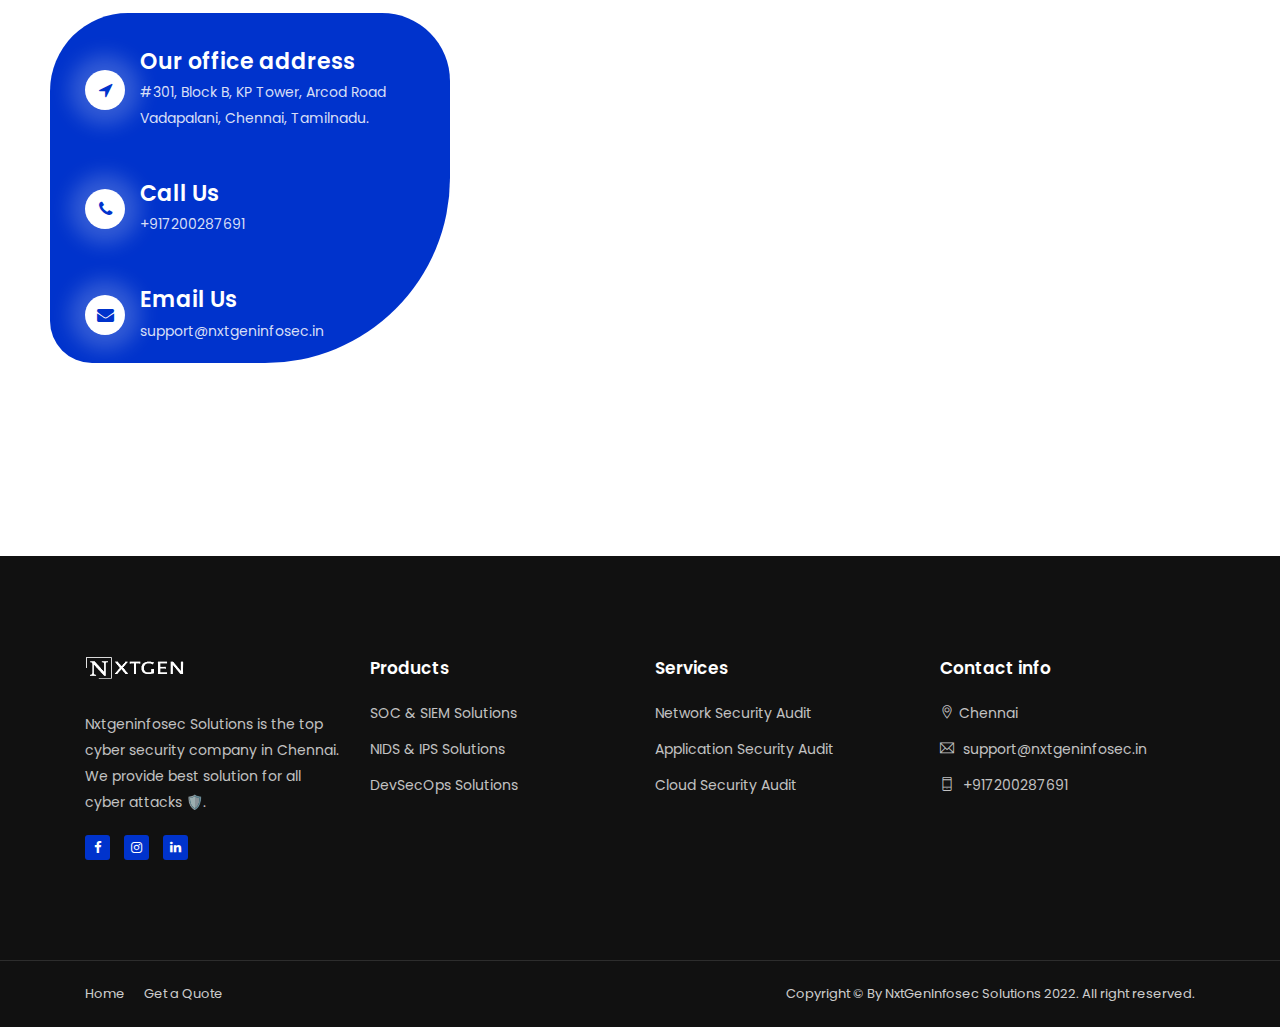
==== commit 04c27d2f: "v1" ====
--- a/index.html
+++ b/index.html
@@ -623,9 +623,9 @@
                     <div class="footer-single-widget mb-50">
                         <h4>Products </h4>
                         <ul>
-                            <li><a href="#">Network Monitoring</a></li>
-                            <li><a href="#">Application Monitoring</a></li>
-                            <li><a href="#">Endpoint Monitoring</a></li>
+                            <li><a href="#">SOC & SIEM Solutions</a></li>
+                            <li><a href="#">NIDS & IPS Solutions</a></li>
+                            <li><a href="#">DevSecOps Solutions</a></li>
                           
                         </ul>
                     </div>
